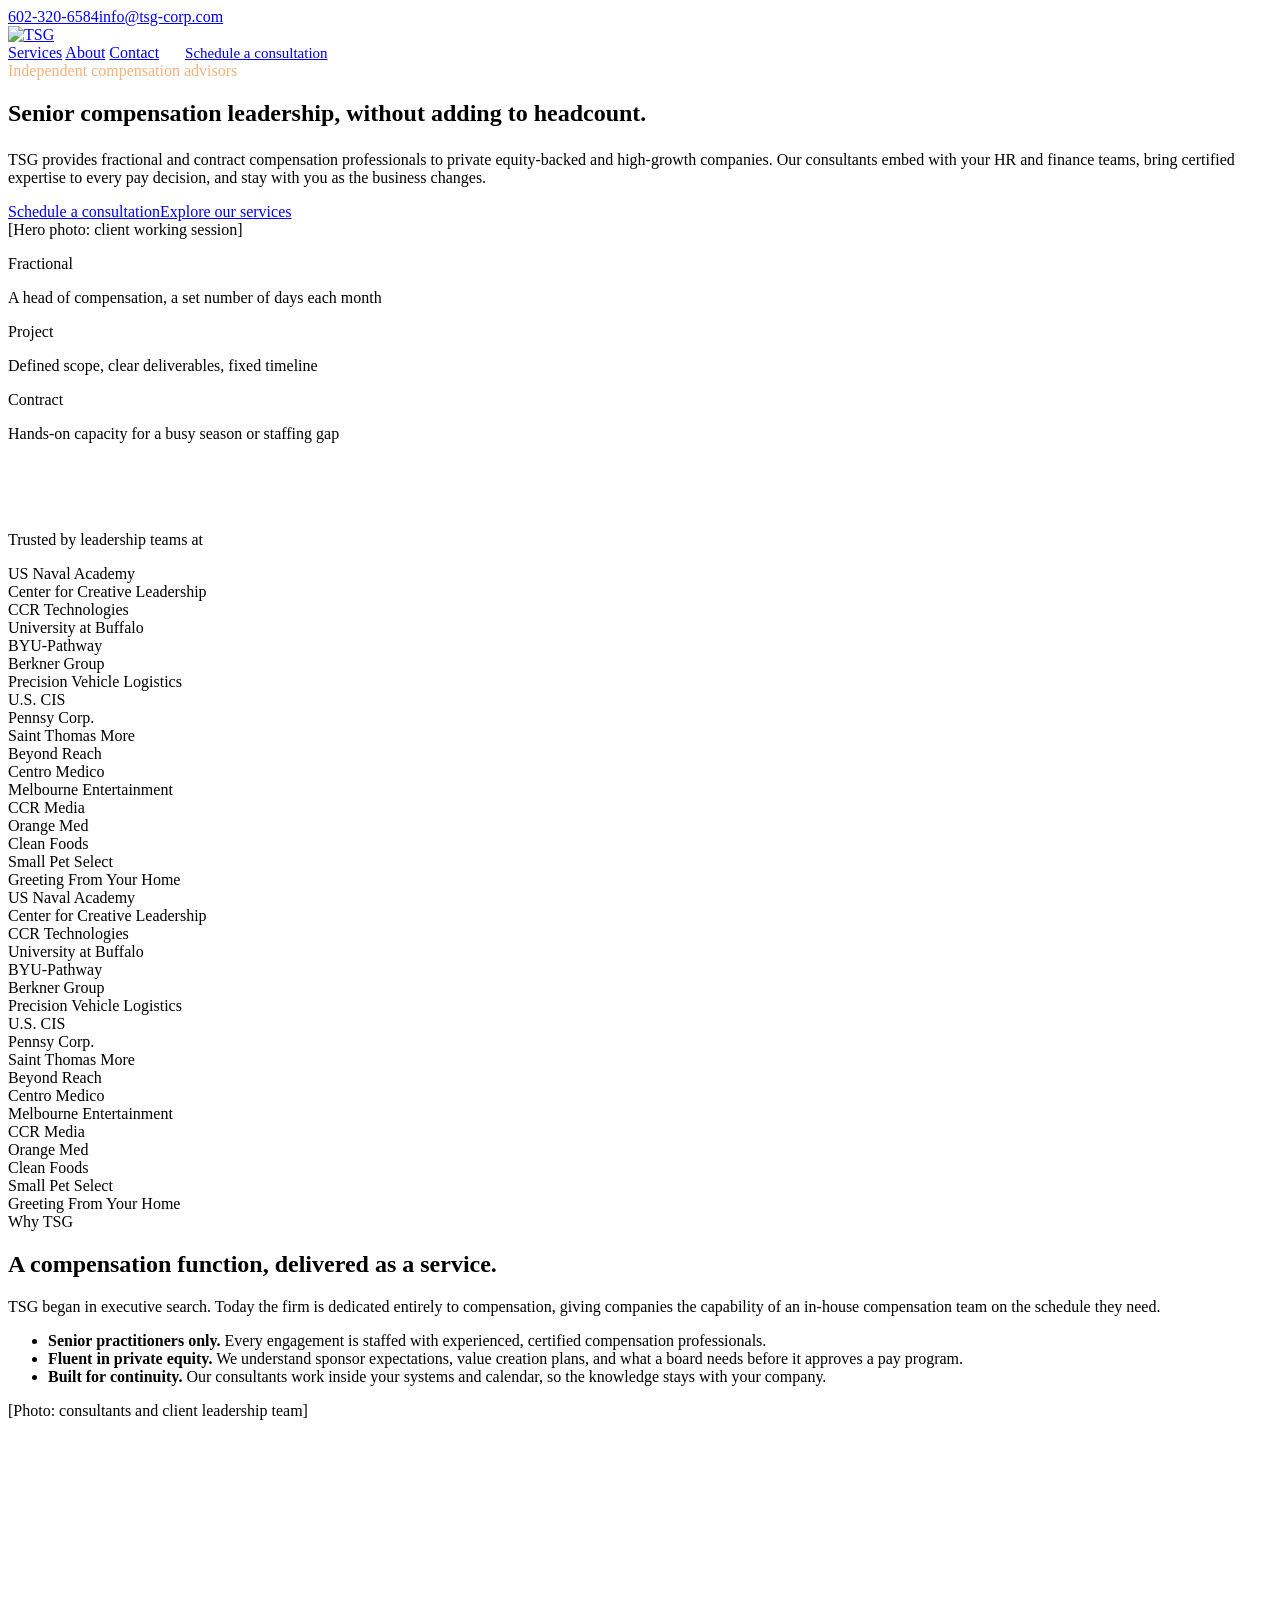
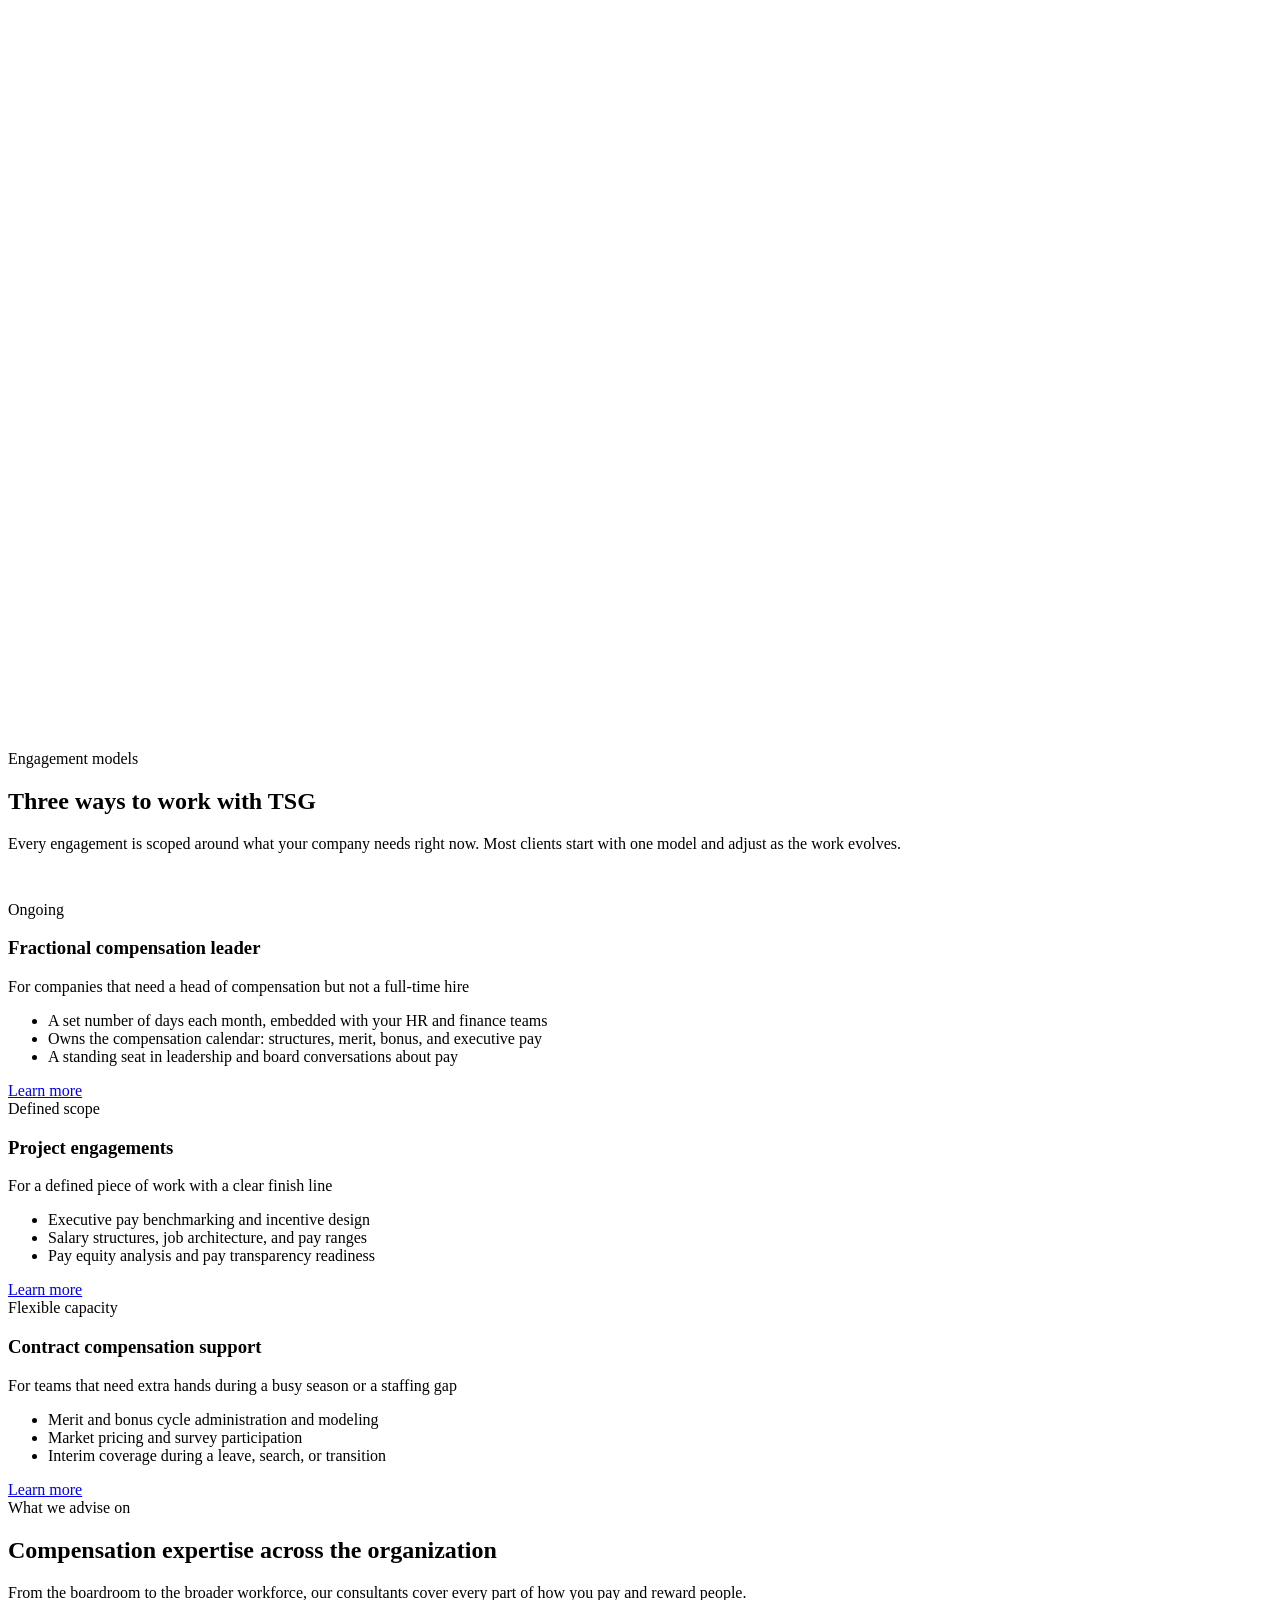
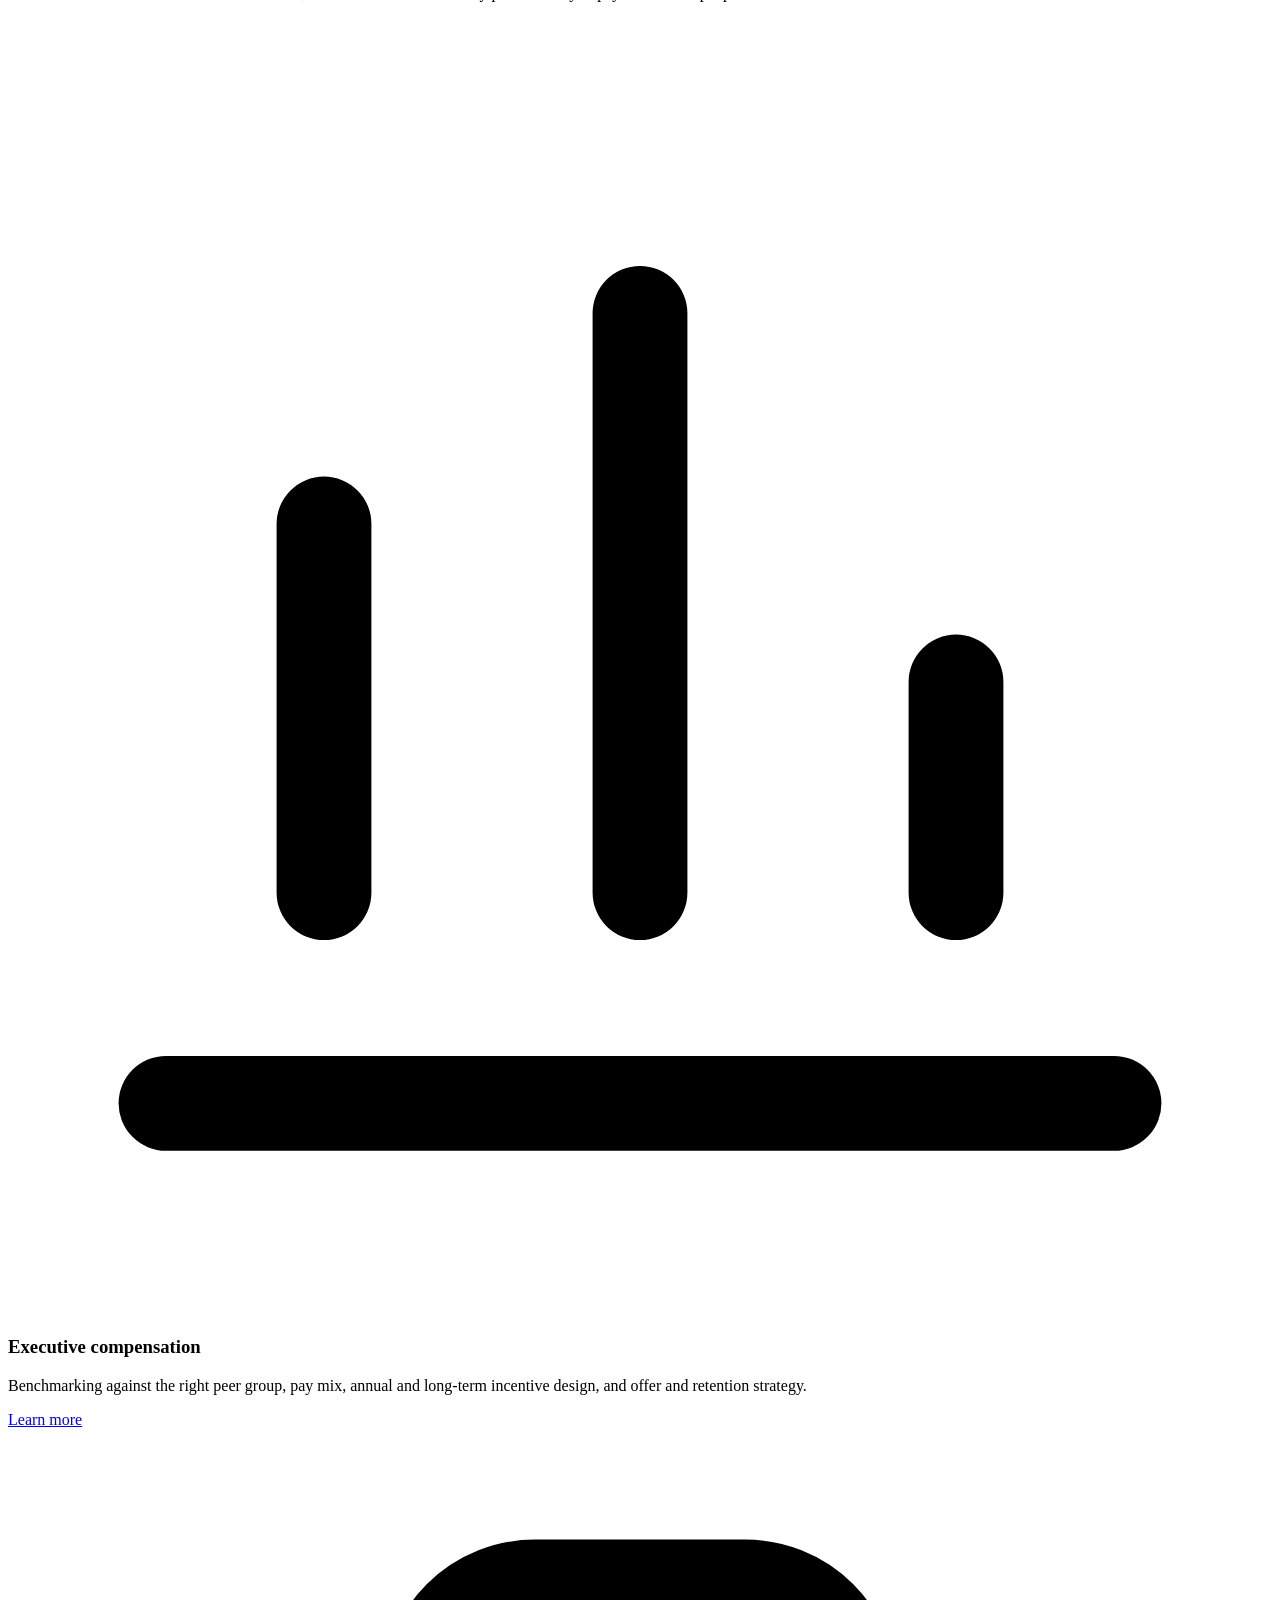
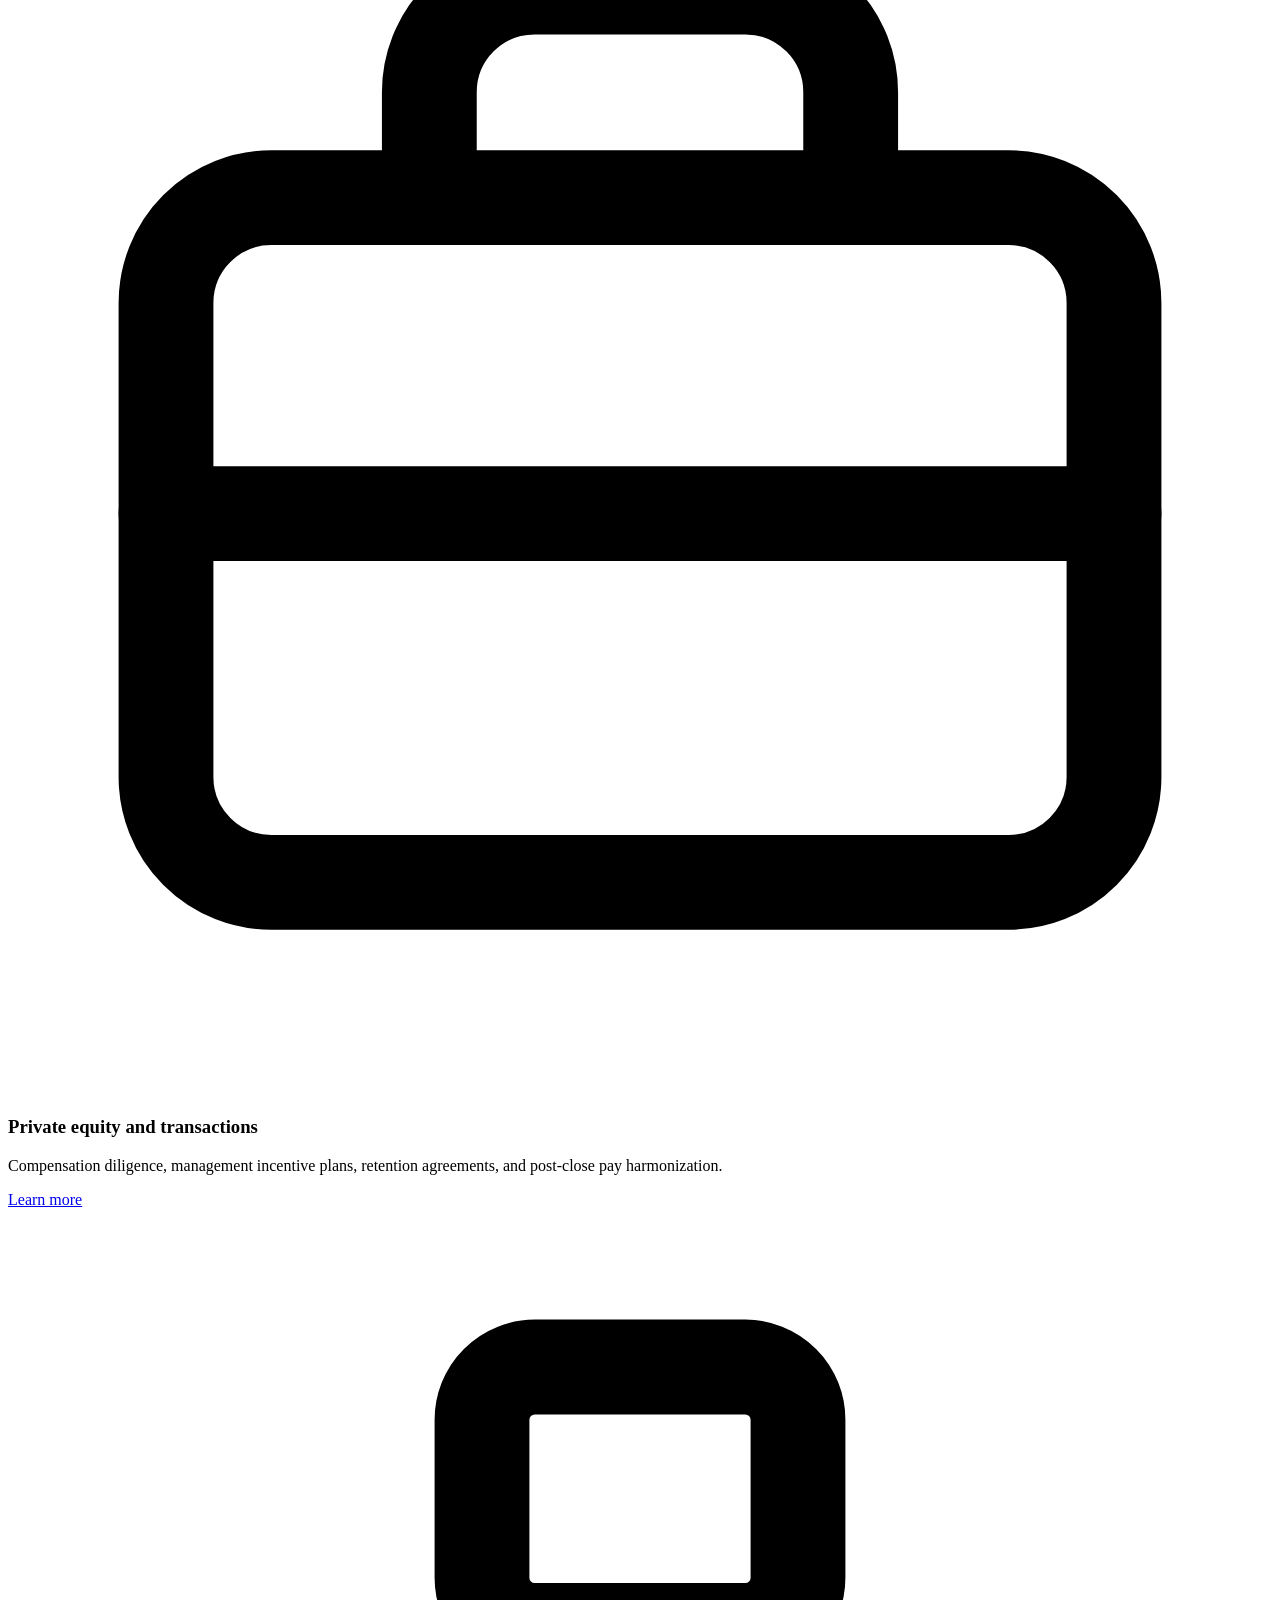
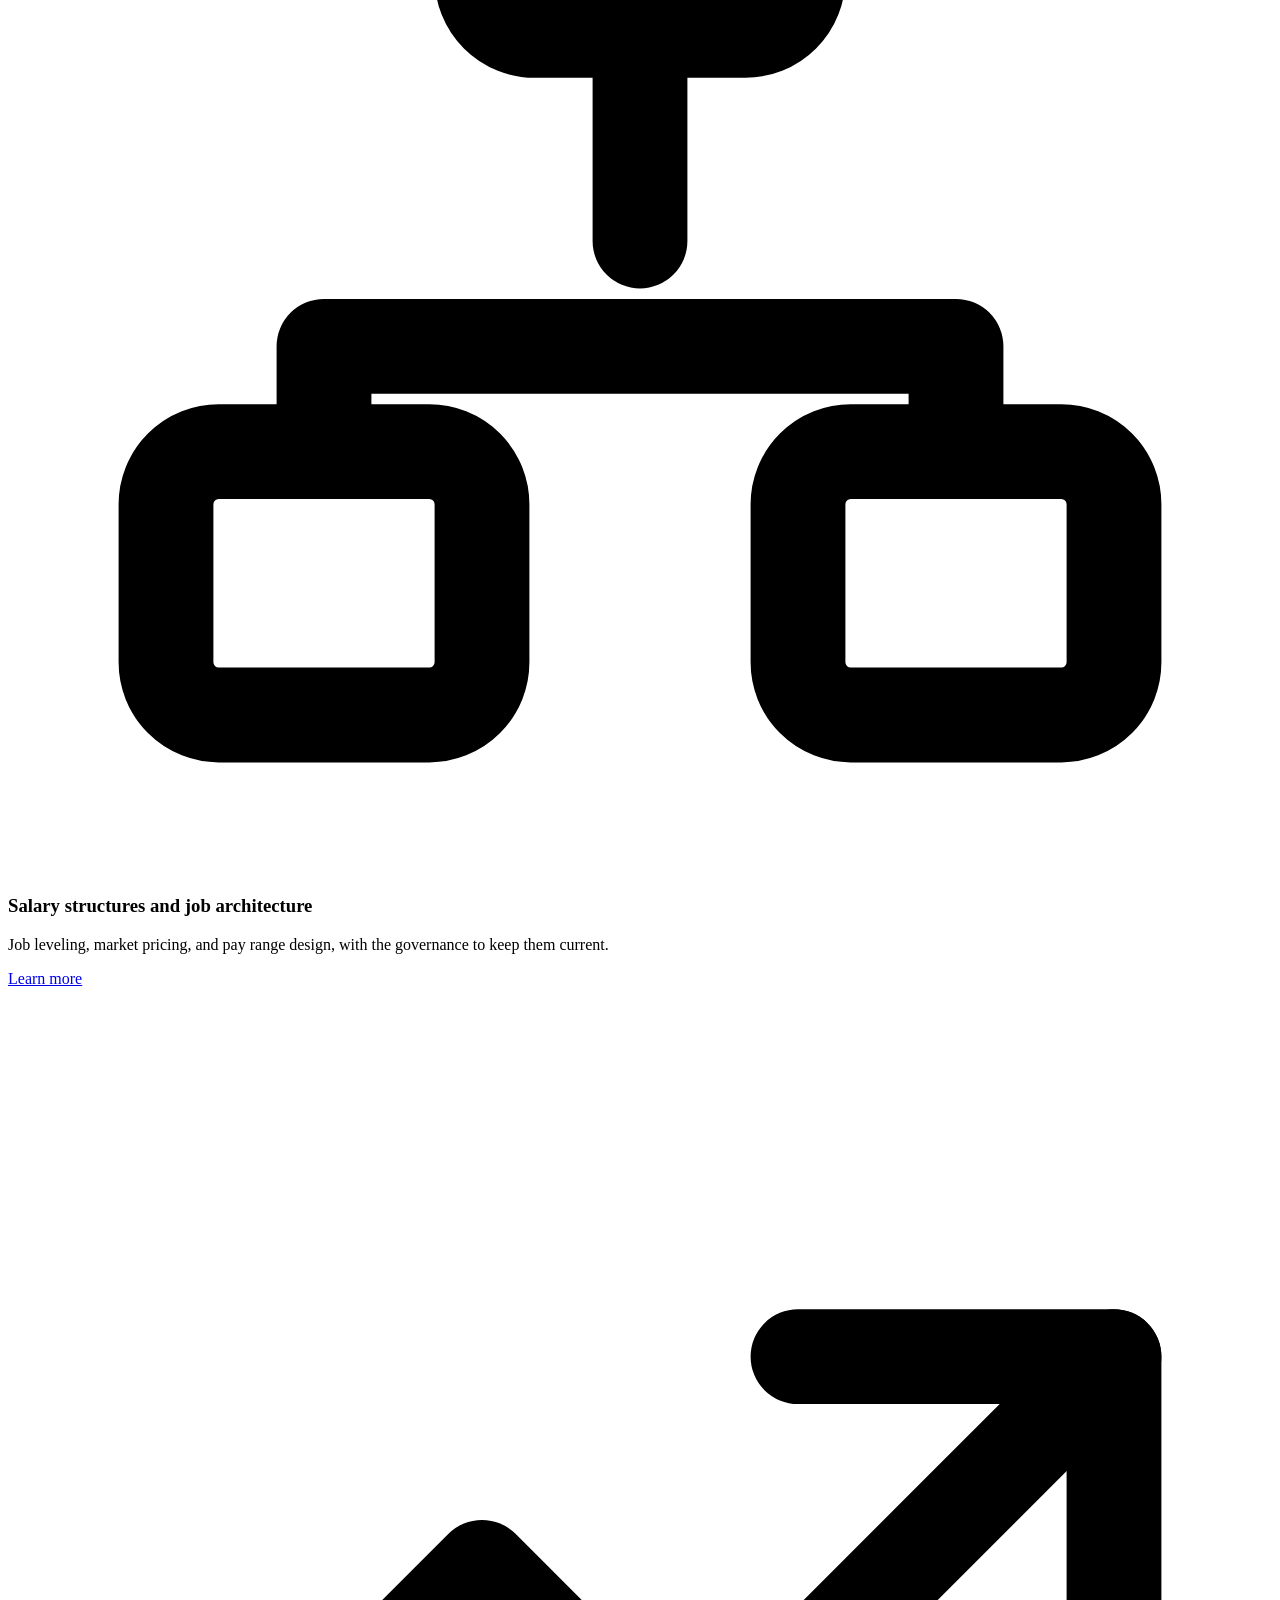
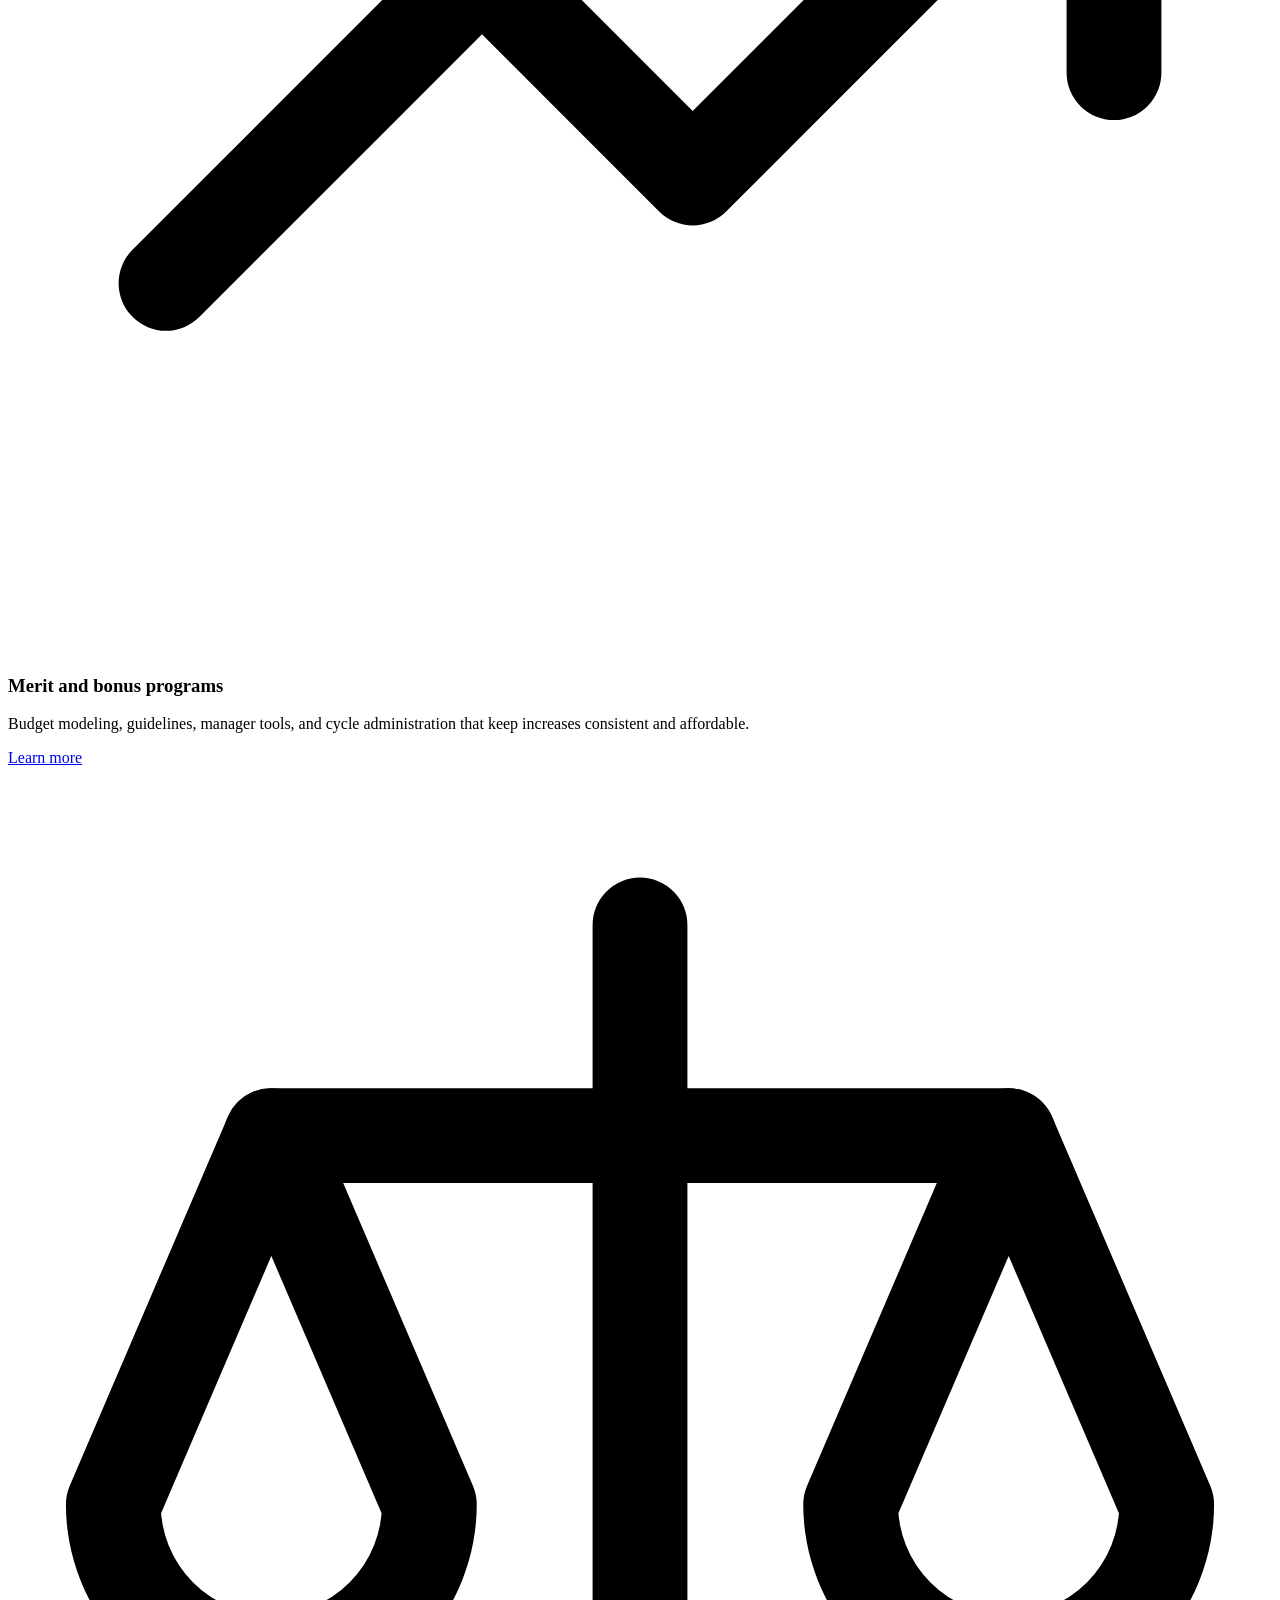
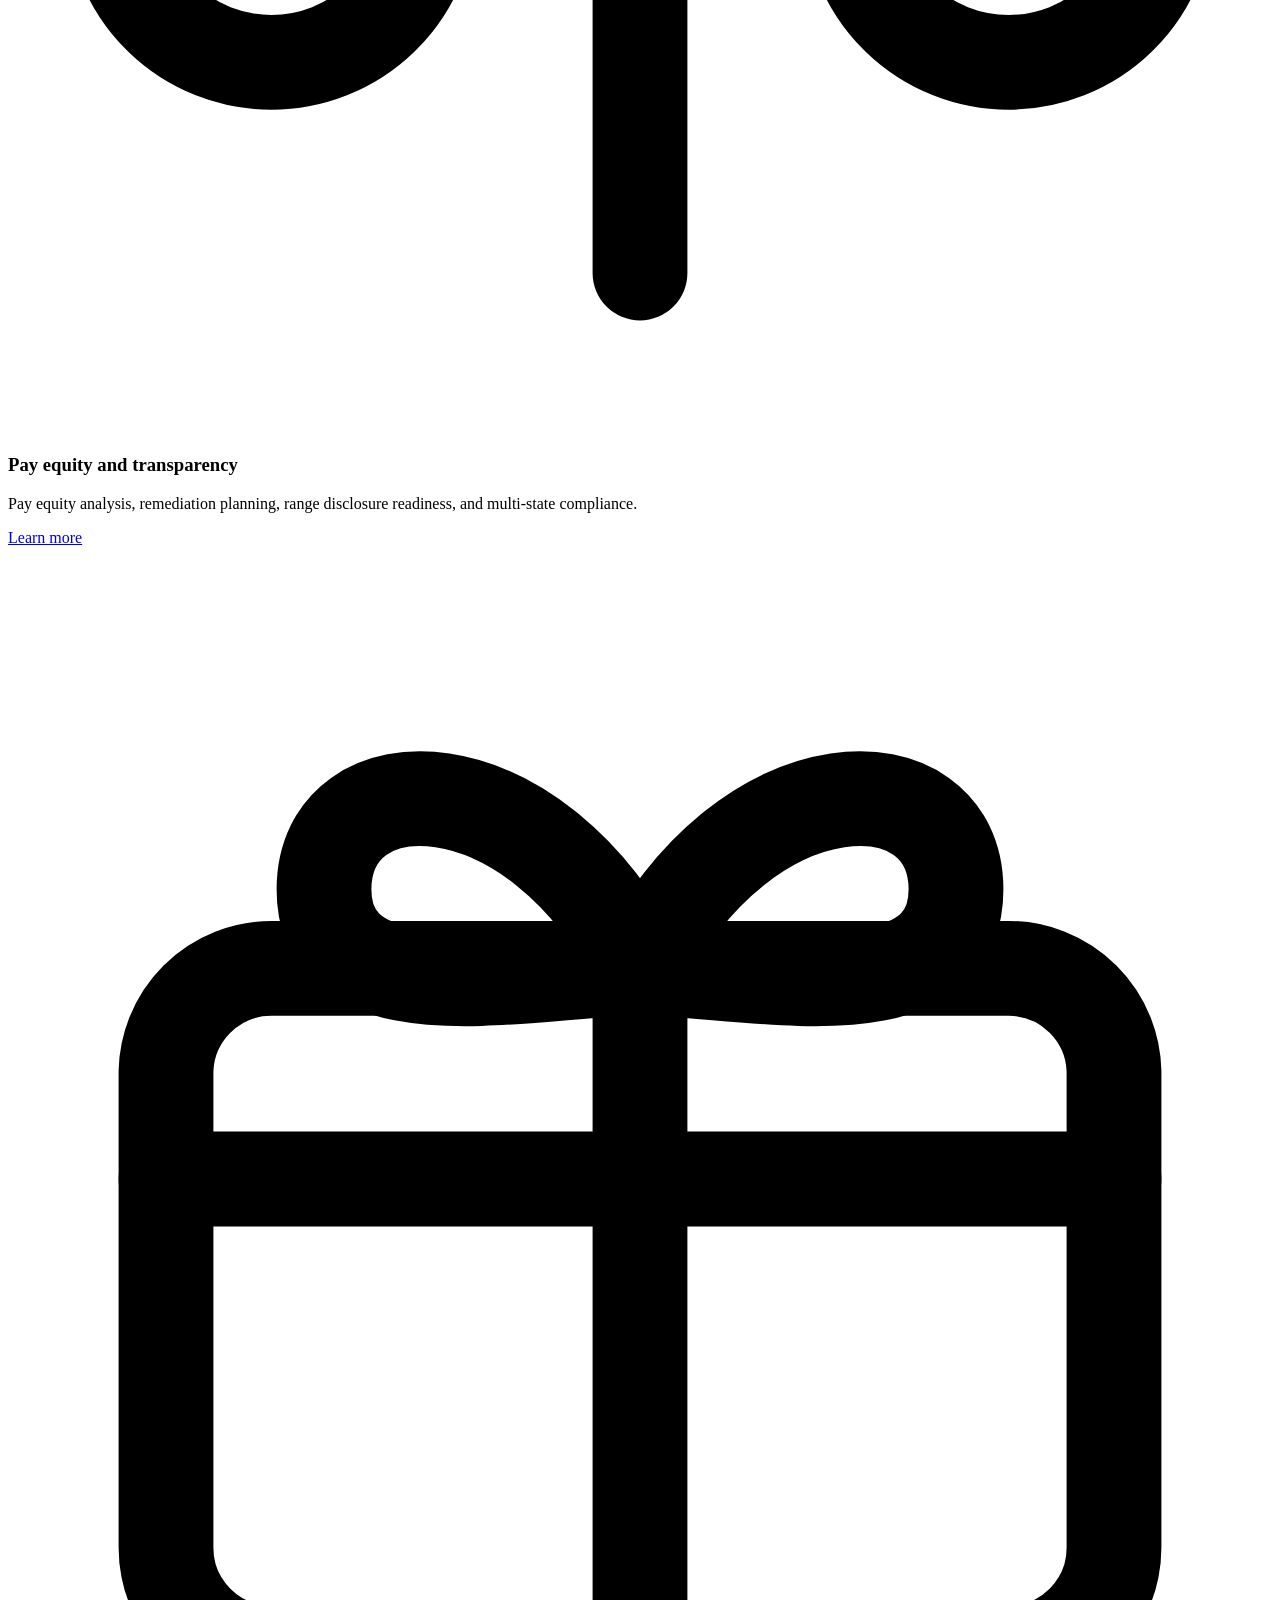
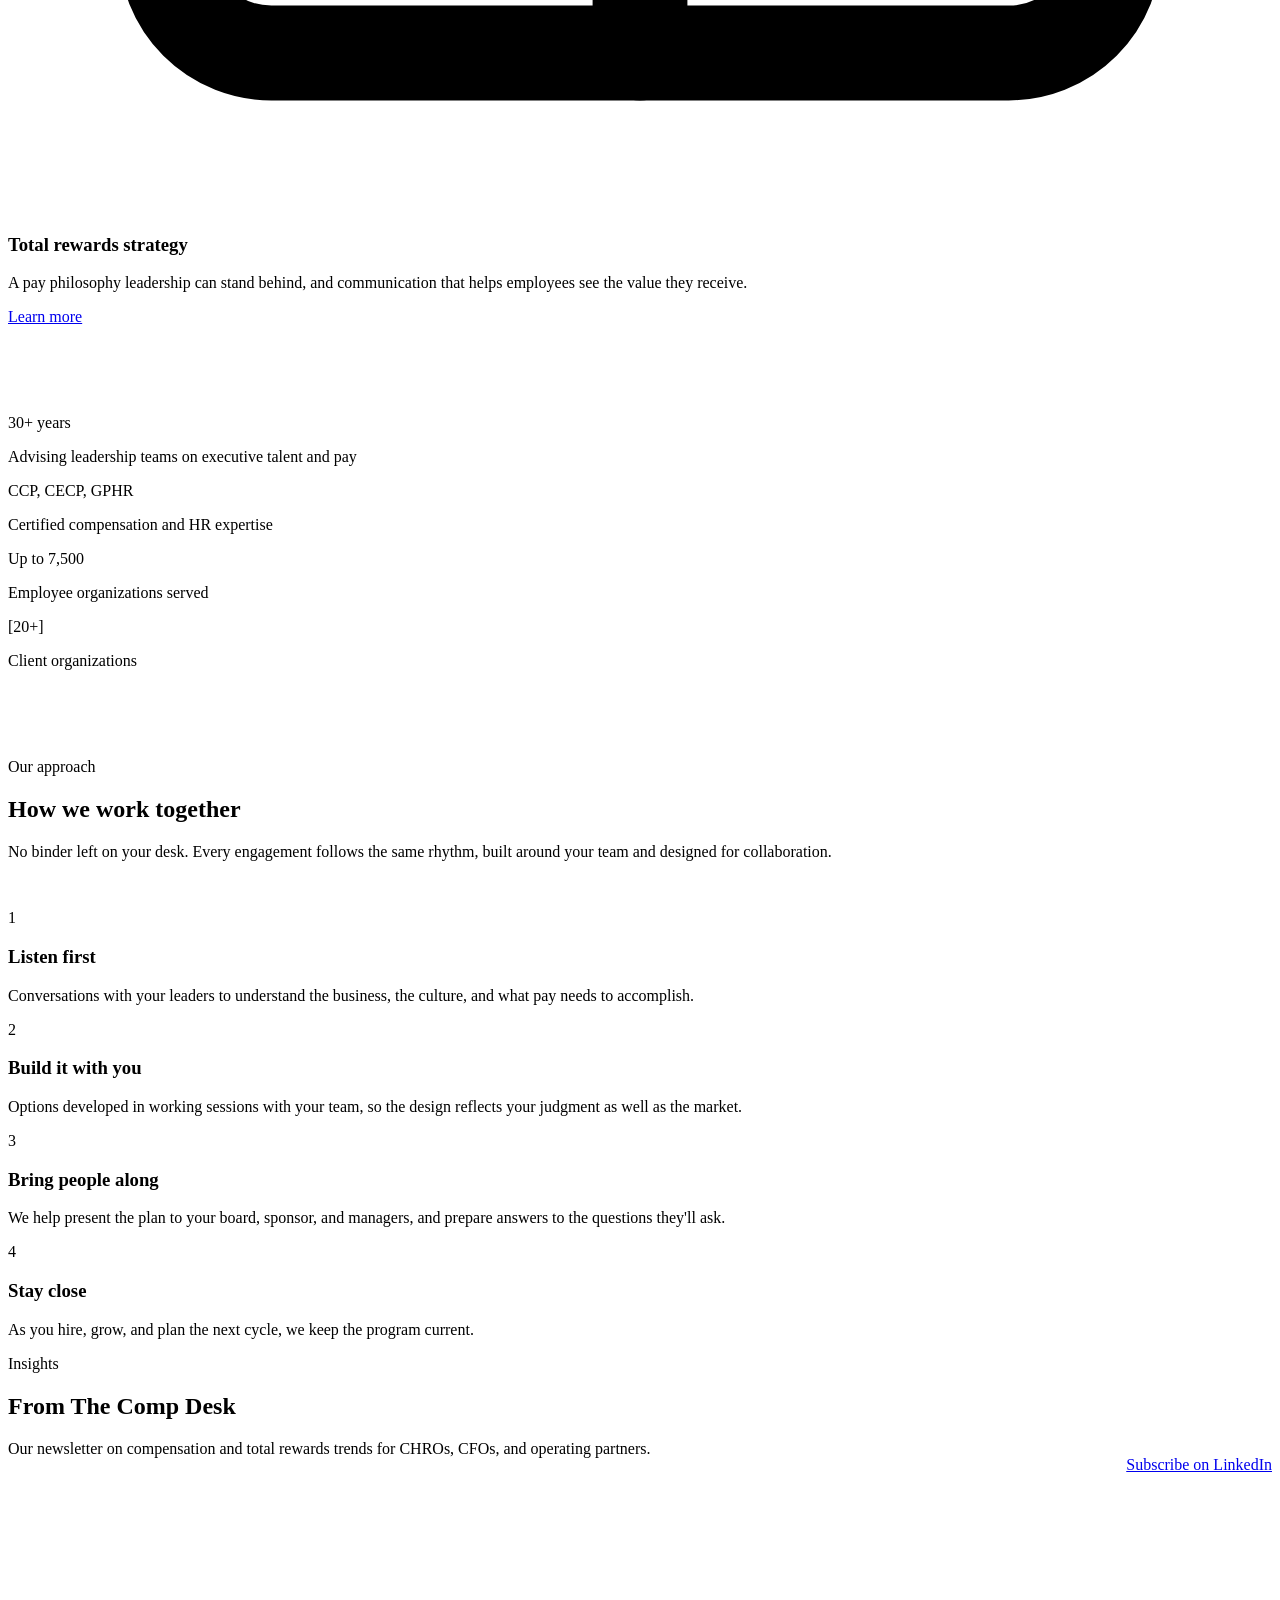
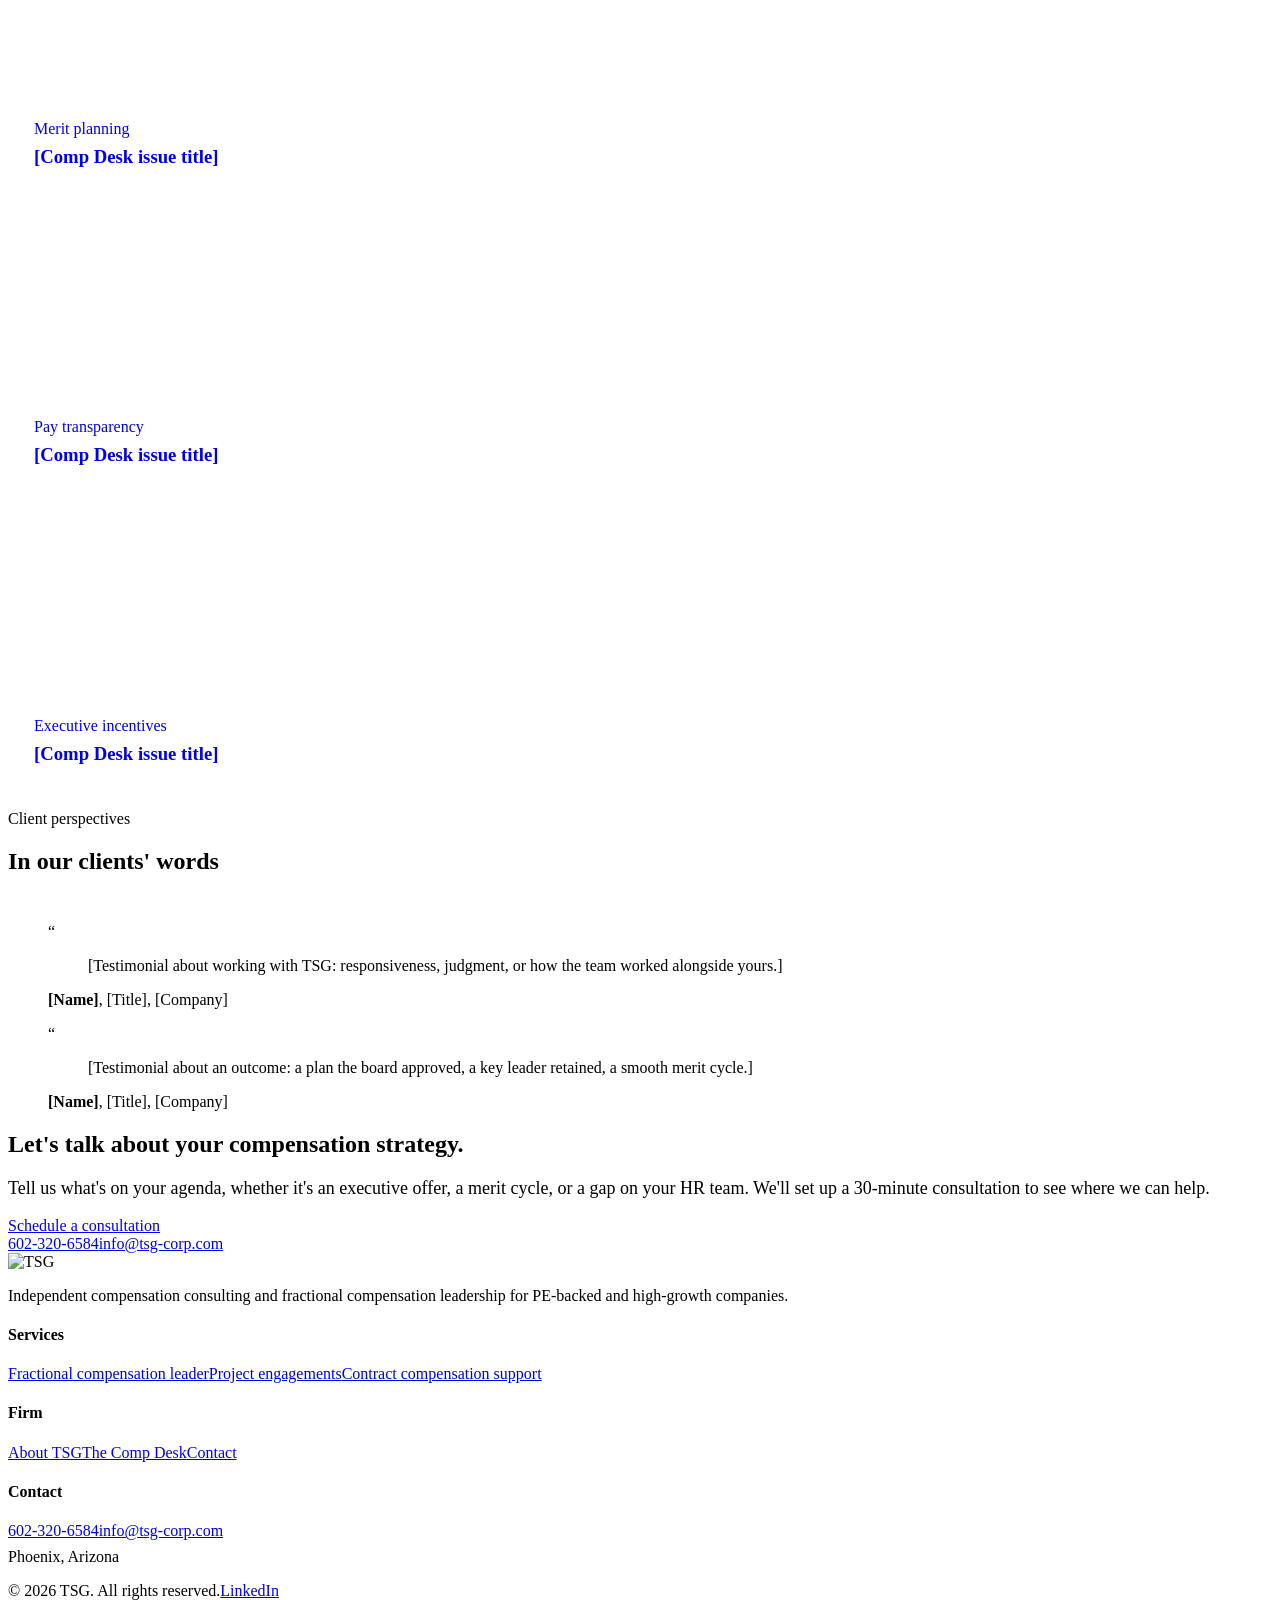
==== index.html @ 1a9d8fdf "Add files via upload" ====
<!doctype html>
<html lang="en">
<head>
<meta charset="utf-8">
<meta name="viewport" content="width=device-width, initial-scale=1">
<title>TSG | Independent Compensation Consulting and Fractional Compensation Leadership</title>
<meta name="description" content="TSG provides fractional and contract compensation professionals to private equity-backed and high-growth companies.">
<link rel="icon" href="assets/logo-stacked.png" type="image/png">
<link rel="preconnect" href="https://fonts.googleapis.com">
<link rel="preconnect" href="https://fonts.gstatic.com" crossorigin>
<link href="https://fonts.googleapis.com/css2?family=Plus+Jakarta+Sans:wght@400;500;600;700;800&display=swap" rel="stylesheet">
<link rel="stylesheet" href="css/style.css">
</head>
<body>
<div class="topbar"><div class="wrap inner"><a href="tel:+16023206584">602-320-6584</a><a href="mailto:info@tsg-corp.com">info@tsg-corp.com</a></div></div>
<header class="navwrap">
  <nav class="wrap nav" aria-label="Main">
    <a href="index.html" aria-label="TSG home"><img src="assets/logo.png" alt="TSG"></a>
    <div class="nav-links">
      <a href="services.html" >Services</a>
      <a href="about.html" >About</a>
      <a href="contact.html" >Contact</a>
      <a class="btn" style="padding:12px 22px;font-size:15px" href="contact.html">Schedule a consultation</a>
    </div>
  </nav>
</header>
<main>
<section class="hero" style="--hero-img:#55606C">
  <!-- HERO PHOTO: replace #55606C above with url('assets/hero.jpg') -->
  <div class="wrap"><div class="hero-inner">
    <span class="eyebrow" style="color:#F6B27A">Independent compensation advisors</span>
    <h1>Senior compensation leadership, without adding to headcount.</h1>
    <p class="lead" style="margin-top:24px">TSG provides fractional and contract compensation professionals to private equity-backed and high-growth companies. Our consultants embed with your HR and finance teams, bring certified expertise to every pay decision, and stay with you as the business changes.</p>
    <div class="actions"><a class="btn" href="contact.html">Schedule a consultation</a><a class="btn btn-light" href="services.html">Explore our services</a></div>
  </div></div>
  <span class="hero-note">[Hero photo: client working session]</span>
</section>

<section class="section" style="padding-top:0;padding-bottom:56px"><div class="wrap">
  <div class="hero-cards">
    <div class="hero-card"><p class="k">Fractional</p><p>A head of compensation, a set number of days each month</p></div>
    <div class="hero-card"><p class="k">Project</p><p>Defined scope, clear deliverables, fixed timeline</p></div>
    <div class="hero-card"><p class="k">Contract</p><p>Hands-on capacity for a busy season or staffing gap</p></div>
  </div>
</div></section>

<!-- CLIENT TICKER: replace each [Client N] with a client name or logo:
     <div class="ticker-item"><img src="assets/clients/name.png" alt="Client name"></div>
     The list appears twice (second copy aria-hidden) for a seamless loop. Edit both copies. -->
<section class="ticker-section" aria-label="Clients we have worked with">
  <p class="ticker-label">Trusted by leadership teams at</p>
  <div class="ticker"><div class="ticker-track">
      <div class="ticker-item">US Naval Academy</div>
      <div class="ticker-item">Center for Creative Leadership</div>
      <div class="ticker-item">CCR Technologies</div>
      <div class="ticker-item">University at Buffalo</div>
      <div class="ticker-item">BYU-Pathway</div>
      <div class="ticker-item">Berkner Group</div>
      <div class="ticker-item">Precision Vehicle Logistics</div>
      <div class="ticker-item">U.S. CIS</div>
      <div class="ticker-item">Pennsy Corp.</div>
      <div class="ticker-item">Saint Thomas More</div>
      <div class="ticker-item">Beyond Reach</div>
      <div class="ticker-item">Centro Medico</div>
      <div class="ticker-item">Melbourne Entertainment</div>
      <div class="ticker-item">CCR Media</div>
      <div class="ticker-item">Orange Med</div>
      <div class="ticker-item">Clean Foods</div>
      <div class="ticker-item">Small Pet Select</div>
      <div class="ticker-item">Greeting From Your Home</div>
      <div class="ticker-item" aria-hidden="true">US Naval Academy</div>
      <div class="ticker-item" aria-hidden="true">Center for Creative Leadership</div>
      <div class="ticker-item" aria-hidden="true">CCR Technologies</div>
      <div class="ticker-item" aria-hidden="true">University at Buffalo</div>
      <div class="ticker-item" aria-hidden="true">BYU-Pathway</div>
      <div class="ticker-item" aria-hidden="true">Berkner Group</div>
      <div class="ticker-item" aria-hidden="true">Precision Vehicle Logistics</div>
      <div class="ticker-item" aria-hidden="true">U.S. CIS</div>
      <div class="ticker-item" aria-hidden="true">Pennsy Corp.</div>
      <div class="ticker-item" aria-hidden="true">Saint Thomas More</div>
      <div class="ticker-item" aria-hidden="true">Beyond Reach</div>
      <div class="ticker-item" aria-hidden="true">Centro Medico</div>
      <div class="ticker-item" aria-hidden="true">Melbourne Entertainment</div>
      <div class="ticker-item" aria-hidden="true">CCR Media</div>
      <div class="ticker-item" aria-hidden="true">Orange Med</div>
      <div class="ticker-item" aria-hidden="true">Clean Foods</div>
      <div class="ticker-item" aria-hidden="true">Small Pet Select</div>
      <div class="ticker-item" aria-hidden="true">Greeting From Your Home</div>
  </div></div>
</section>

<section class="section"><div class="wrap band">
  <div>
    <span class="eyebrow">Why TSG</span>
    <h2>A compensation function, delivered as a service.</h2>
    <p class="lead" style="margin-top:18px">TSG began in executive search. Today the firm is dedicated entirely to compensation, giving companies the capability of an in-house compensation team on the schedule they need.</p>
    <ul class="checks">
      <li><strong style="color:var(--ink)">Senior practitioners only.</strong> Every engagement is staffed with experienced, certified compensation professionals.</li>
      <li><strong style="color:var(--ink)">Fluent in private equity.</strong> We understand sponsor expectations, value creation plans, and what a board needs before it approves a pay program.</li>
      <li><strong style="color:var(--ink)">Built for continuity.</strong> Our consultants work inside your systems and calendar, so the knowledge stays with your company.</li>
    </ul>
  </div>
  <!-- Replace with: <img class="photo" src="assets/team.jpg" alt="TSG consultants with a client team"> -->
  <div class="ph" style="aspect-ratio:4/3">[Photo: consultants and client leadership team]</div>
</div></section>

<section class="section alt"><div class="wrap">
  <div class="center"><span class="eyebrow">Engagement models</span><h2>Three ways to work with TSG</h2><p class="lead" style="margin-top:16px">Every engagement is scoped around what your company needs right now. Most clients start with one model and adjust as the work evolves.</p></div>
  <div class="grid grid-3" style="margin-top:48px"><div class="model"><span class="tag">Ongoing</span><h3>Fractional compensation leader</h3><p class="for">For companies that need a head of compensation but not a full-time hire</p><ul><li>A set number of days each month, embedded with your HR and finance teams</li><li>Owns the compensation calendar: structures, merit, bonus, and executive pay</li><li>A standing seat in leadership and board conversations about pay</li></ul><a class="link" style="margin-top:24px" href="services.html">Learn more</a></div><div class="model"><span class="tag">Defined scope</span><h3>Project engagements</h3><p class="for">For a defined piece of work with a clear finish line</p><ul><li>Executive pay benchmarking and incentive design</li><li>Salary structures, job architecture, and pay ranges</li><li>Pay equity analysis and pay transparency readiness</li></ul><a class="link" style="margin-top:24px" href="services.html">Learn more</a></div><div class="model"><span class="tag">Flexible capacity</span><h3>Contract compensation support</h3><p class="for">For teams that need extra hands during a busy season or a staffing gap</p><ul><li>Merit and bonus cycle administration and modeling</li><li>Market pricing and survey participation</li><li>Interim coverage during a leave, search, or transition</li></ul><a class="link" style="margin-top:24px" href="services.html">Learn more</a></div></div>
</div></section>

<section class="section"><div class="wrap">
  <div class="center"><span class="eyebrow">What we advise on</span><h2>Compensation expertise across the organization</h2><p class="lead" style="margin-top:16px">From the boardroom to the broader workforce, our consultants cover every part of how you pay and reward people.</p></div>
  <div class="grid grid-3" style="margin-top:48px"><div class="card"><div class="icon"><svg viewBox="0 0 24 24" fill="none" stroke="currentColor" stroke-width="1.8" stroke-linecap="round" stroke-linejoin="round"><path d="M3 20h18"/><path d="M6 16V9M12 16V5M18 16v-4"/></svg></div><h3>Executive compensation</h3><p>Benchmarking against the right peer group, pay mix, annual and long-term incentive design, and offer and retention strategy.</p><a class="link" href="services.html">Learn more</a></div><div class="card"><div class="icon"><svg viewBox="0 0 24 24" fill="none" stroke="currentColor" stroke-width="1.8" stroke-linecap="round" stroke-linejoin="round"><rect x="3" y="7" width="18" height="13" rx="2"/><path d="M8 7V5a2 2 0 0 1 2-2h4a2 2 0 0 1 2 2v2M3 13h18"/></svg></div><h3>Private equity and transactions</h3><p>Compensation diligence, management incentive plans, retention agreements, and post-close pay harmonization.</p><a class="link" href="services.html">Learn more</a></div><div class="card"><div class="icon"><svg viewBox="0 0 24 24" fill="none" stroke="currentColor" stroke-width="1.8" stroke-linecap="round" stroke-linejoin="round"><rect x="9" y="3" width="6" height="5" rx="1"/><rect x="3" y="16" width="6" height="5" rx="1"/><rect x="15" y="16" width="6" height="5" rx="1"/><path d="M12 8v4M6 16v-2h12v2"/></svg></div><h3>Salary structures and job architecture</h3><p>Job leveling, market pricing, and pay range design, with the governance to keep them current.</p><a class="link" href="services.html">Learn more</a></div><div class="card"><div class="icon"><svg viewBox="0 0 24 24" fill="none" stroke="currentColor" stroke-width="1.8" stroke-linecap="round" stroke-linejoin="round"><path d="M3 17l6-6 4 4 8-8"/><path d="M15 7h6v6"/></svg></div><h3>Merit and bonus programs</h3><p>Budget modeling, guidelines, manager tools, and cycle administration that keep increases consistent and affordable.</p><a class="link" href="services.html">Learn more</a></div><div class="card"><div class="icon"><svg viewBox="0 0 24 24" fill="none" stroke="currentColor" stroke-width="1.8" stroke-linecap="round" stroke-linejoin="round"><path d="M12 3v18M5 7h14"/><path d="M5 7l-3 7a3 3 0 0 0 6 0zM19 7l-3 7a3 3 0 0 0 6 0z"/></svg></div><h3>Pay equity and transparency</h3><p>Pay equity analysis, remediation planning, range disclosure readiness, and multi-state compliance.</p><a class="link" href="services.html">Learn more</a></div><div class="card"><div class="icon"><svg viewBox="0 0 24 24" fill="none" stroke="currentColor" stroke-width="1.8" stroke-linecap="round" stroke-linejoin="round"><rect x="3" y="8" width="18" height="13" rx="2"/><path d="M12 8v13M3 12h18M12 8c-2-4-6-4-6-1.5S10 8 12 8zm0 0c2-4 6-4 6-1.5S14 8 12 8z"/></svg></div><h3>Total rewards strategy</h3><p>A pay philosophy leadership can stand behind, and communication that helps employees see the value they receive.</p><a class="link" href="services.html">Learn more</a></div></div>
</div></section>

<section class="section stats" style="padding:72px 0"><div class="wrap grid grid-4">
  <div><p class="k">30+ years</p><p>Advising leadership teams on executive talent and pay</p></div>
  <div><p class="k">CCP, CECP, GPHR</p><p>Certified compensation and HR expertise</p></div>
  <div><p class="k">Up to 7,500</p><p>Employee organizations served</p></div>
  <div><p class="k">[20+]</p><p>Client organizations</p></div>
</div></section>

<section class="section alt"><div class="wrap">
  <div class="center"><span class="eyebrow">Our approach</span><h2>How we work together</h2><p class="lead" style="margin-top:16px">No binder left on your desk. Every engagement follows the same rhythm, built around your team and designed for collaboration.</p></div>
  <div class="grid grid-4 steps" style="margin-top:48px">
    <div class="step"><div class="num">1</div><h3>Listen first</h3><p>Conversations with your leaders to understand the business, the culture, and what pay needs to accomplish.</p></div>
    <div class="step"><div class="num">2</div><h3>Build it with you</h3><p>Options developed in working sessions with your team, so the design reflects your judgment as well as the market.</p></div>
    <div class="step"><div class="num">3</div><h3>Bring people along</h3><p>We help present the plan to your board, sponsor, and managers, and prepare answers to the questions they'll ask.</p></div>
    <div class="step"><div class="num">4</div><h3>Stay close</h3><p>As you hire, grow, and plan the next cycle, we keep the program current.</p></div>
  </div>
</div></section>

<section class="section"><div class="wrap">
  <div style="display:flex;justify-content:space-between;align-items:flex-end;flex-wrap:wrap;gap:20px">
    <div><span class="eyebrow">Insights</span><h2>From The Comp Desk</h2><p class="lead" style="margin-top:12px">Our newsletter on compensation and total rewards trends for CHROs, CFOs, and operating partners.</p></div>
    <a class="btn btn-dark" href="https://www.linkedin.com/" target="_blank" rel="noopener">Subscribe on LinkedIn</a>
  </div>
  <div class="grid grid-3" style="margin-top:40px">
    <a class="card" href="#" style="text-decoration:none;padding:0;overflow:hidden"><div class="ph" style="height:180px;border-radius:0"></div><div style="padding:26px"><span class="eyebrow" style="margin:0">Merit planning</span><h3 style="margin-top:8px">[Comp Desk issue title]</h3></div></a>
    <a class="card" href="#" style="text-decoration:none;padding:0;overflow:hidden"><div class="ph" style="height:180px;border-radius:0"></div><div style="padding:26px"><span class="eyebrow" style="margin:0">Pay transparency</span><h3 style="margin-top:8px">[Comp Desk issue title]</h3></div></a>
    <a class="card" href="#" style="text-decoration:none;padding:0;overflow:hidden"><div class="ph" style="height:180px;border-radius:0"></div><div style="padding:26px"><span class="eyebrow" style="margin:0">Executive incentives</span><h3 style="margin-top:8px">[Comp Desk issue title]</h3></div></a>
  </div>
</div></section>

<section class="section alt"><div class="wrap">
  <div class="center"><span class="eyebrow">Client perspectives</span><h2>In our clients' words</h2></div>
  <div class="grid grid-2" style="margin-top:48px">
    <figure class="quote"><div class="mark">&ldquo;</div><blockquote>[Testimonial about working with TSG: responsiveness, judgment, or how the team worked alongside yours.]</blockquote><figcaption><strong style="color:var(--ink)">[Name]</strong>, [Title], [Company]</figcaption></figure>
    <figure class="quote"><div class="mark">&ldquo;</div><blockquote>[Testimonial about an outcome: a plan the board approved, a key leader retained, a smooth merit cycle.]</blockquote><figcaption><strong style="color:var(--ink)">[Name]</strong>, [Title], [Company]</figcaption></figure>
  </div>
</div></section>
<section class="section"><div class="wrap"><div class="cta">
  <div><h2>Let's talk about your compensation strategy.</h2><p style="margin-top:16px;font-size:18px">Tell us what's on your agenda, whether it's an executive offer, a merit cycle, or a gap on your HR team. We'll set up a 30-minute consultation to see where we can help.</p></div>
  <div><a class="btn" href="contact.html">Schedule a consultation</a><div class="contact-list"><a href="tel:+16023206584">602-320-6584</a><a href="mailto:info@tsg-corp.com">info@tsg-corp.com</a></div></div>
</div></div></section>
</main>
<footer class="footer">
  <div class="wrap">
    <div class="cols">
      <div><img src="assets/logo.png" alt="TSG"><p style="margin-top:16px">Independent compensation consulting and fractional compensation leadership for PE-backed and high-growth companies.</p></div>
      <div><h4>Services</h4><a href="services.html">Fractional compensation leader</a><a href="services.html">Project engagements</a><a href="services.html">Contract compensation support</a></div>
      <div><h4>Firm</h4><a href="about.html">About TSG</a><a href="https://www.linkedin.com/" target="_blank" rel="noopener">The Comp Desk</a><a href="contact.html">Contact</a></div>
      <div><h4>Contact</h4><a href="tel:+16023206584">602-320-6584</a><a href="mailto:info@tsg-corp.com">info@tsg-corp.com</a><p style="margin-top:8px">Phoenix, Arizona</p></div>
    </div>
    <div class="legal"><span>© 2026 TSG. All rights reserved.</span><span><a href="https://www.linkedin.com/" target="_blank" rel="noopener" style="display:inline">LinkedIn</a></span></div>
  </div>
</footer>
</body>
</html>
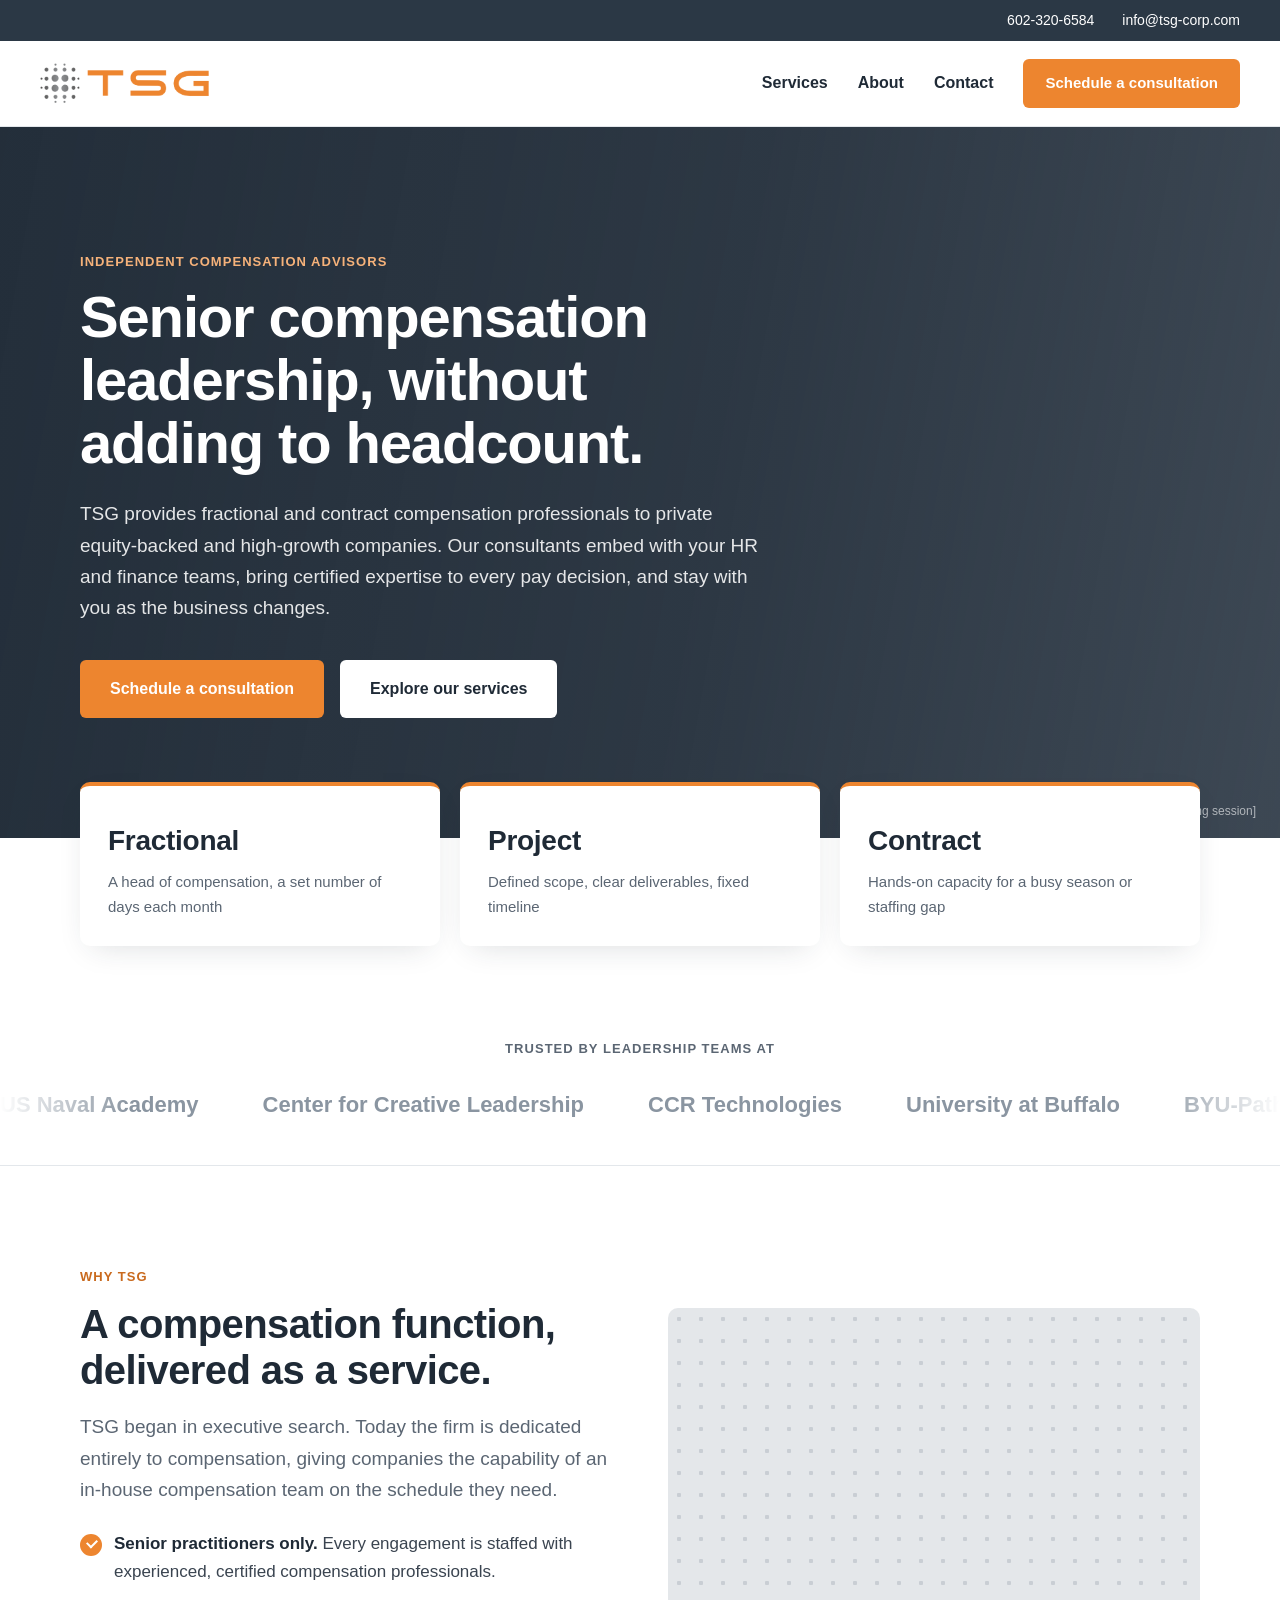
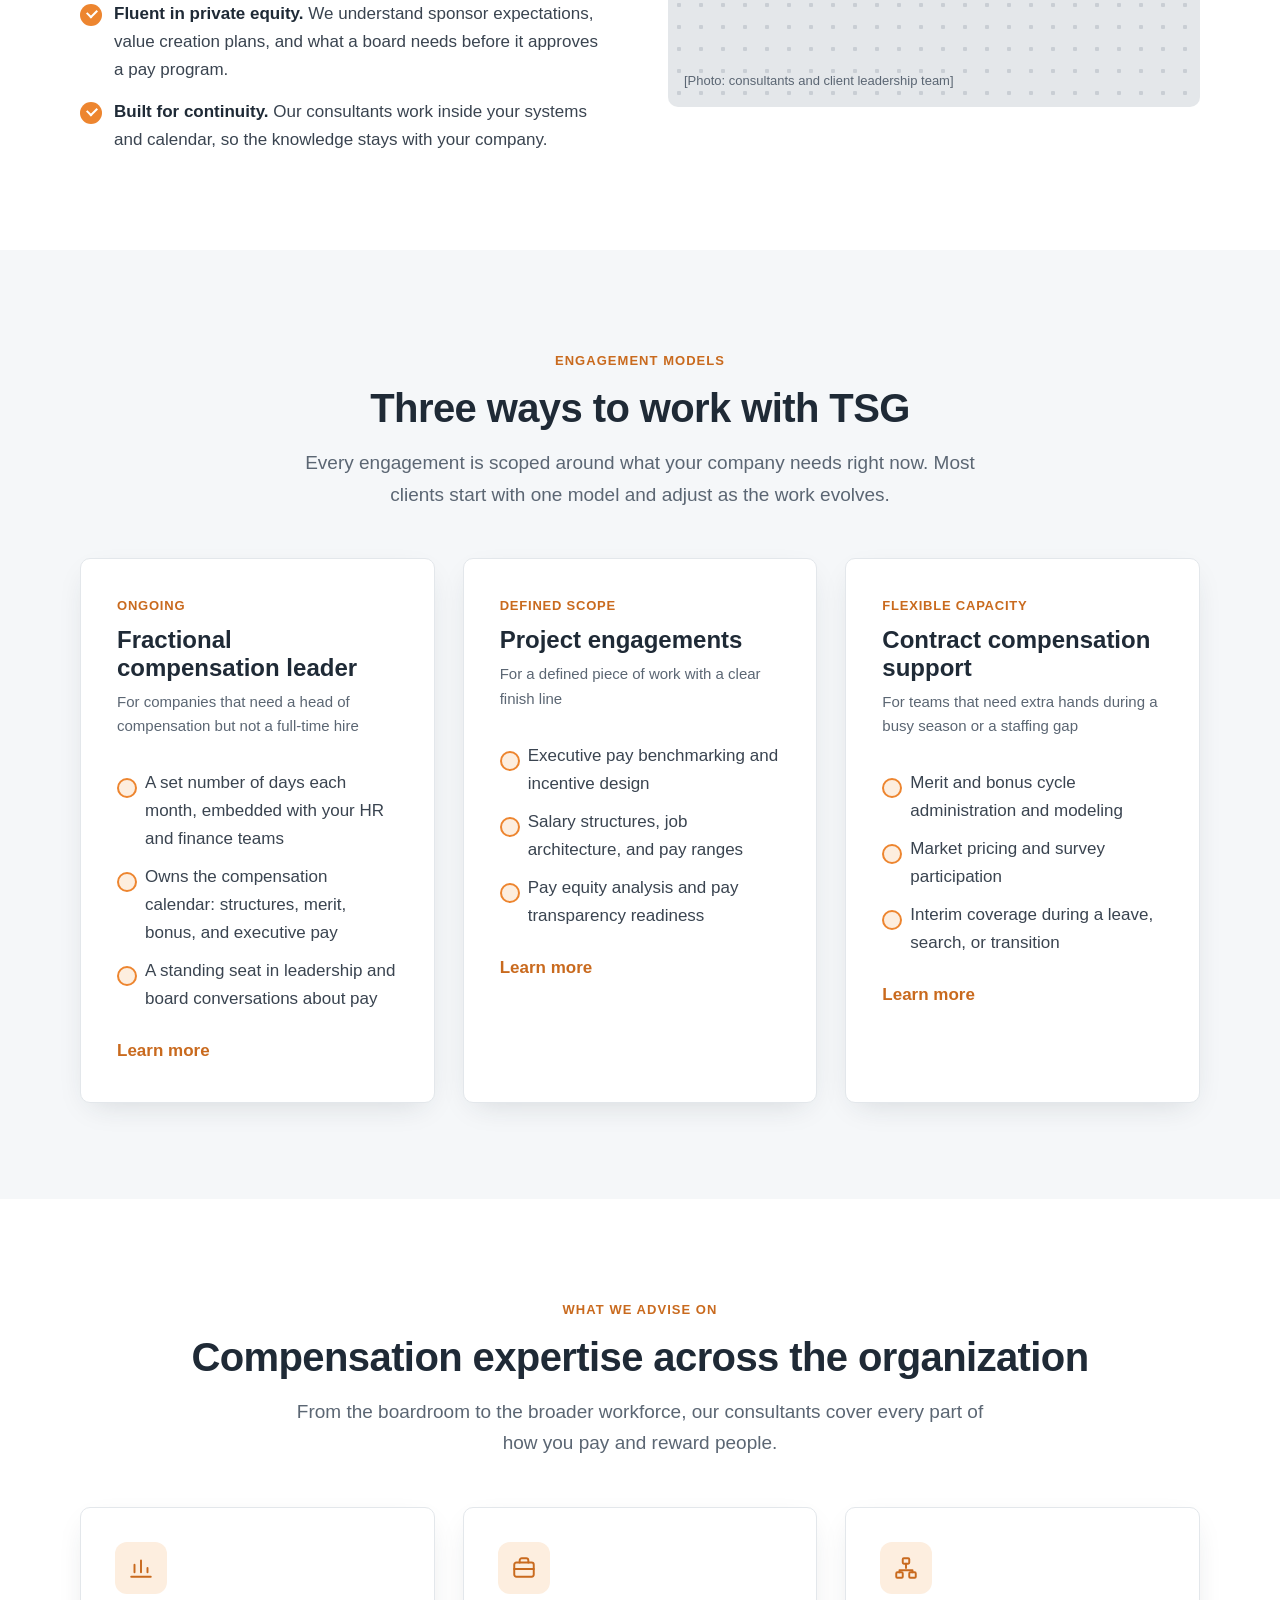
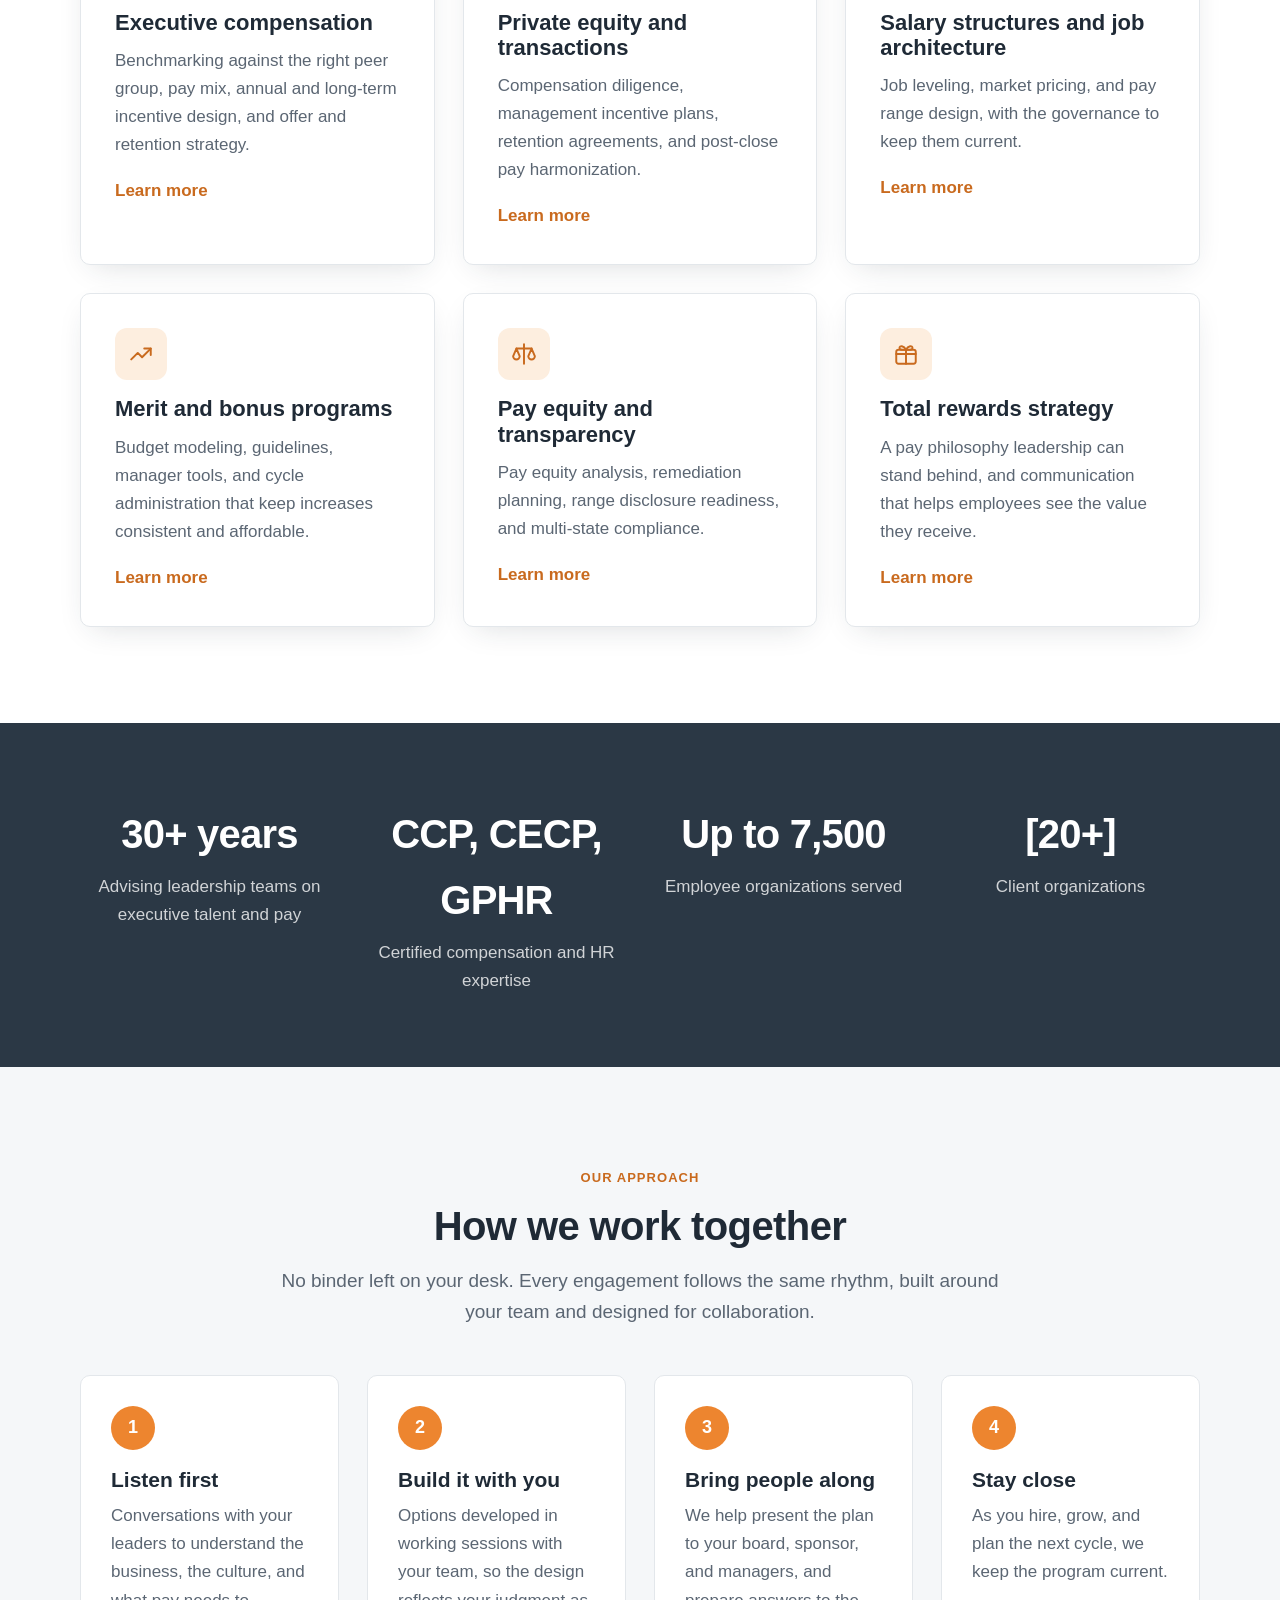
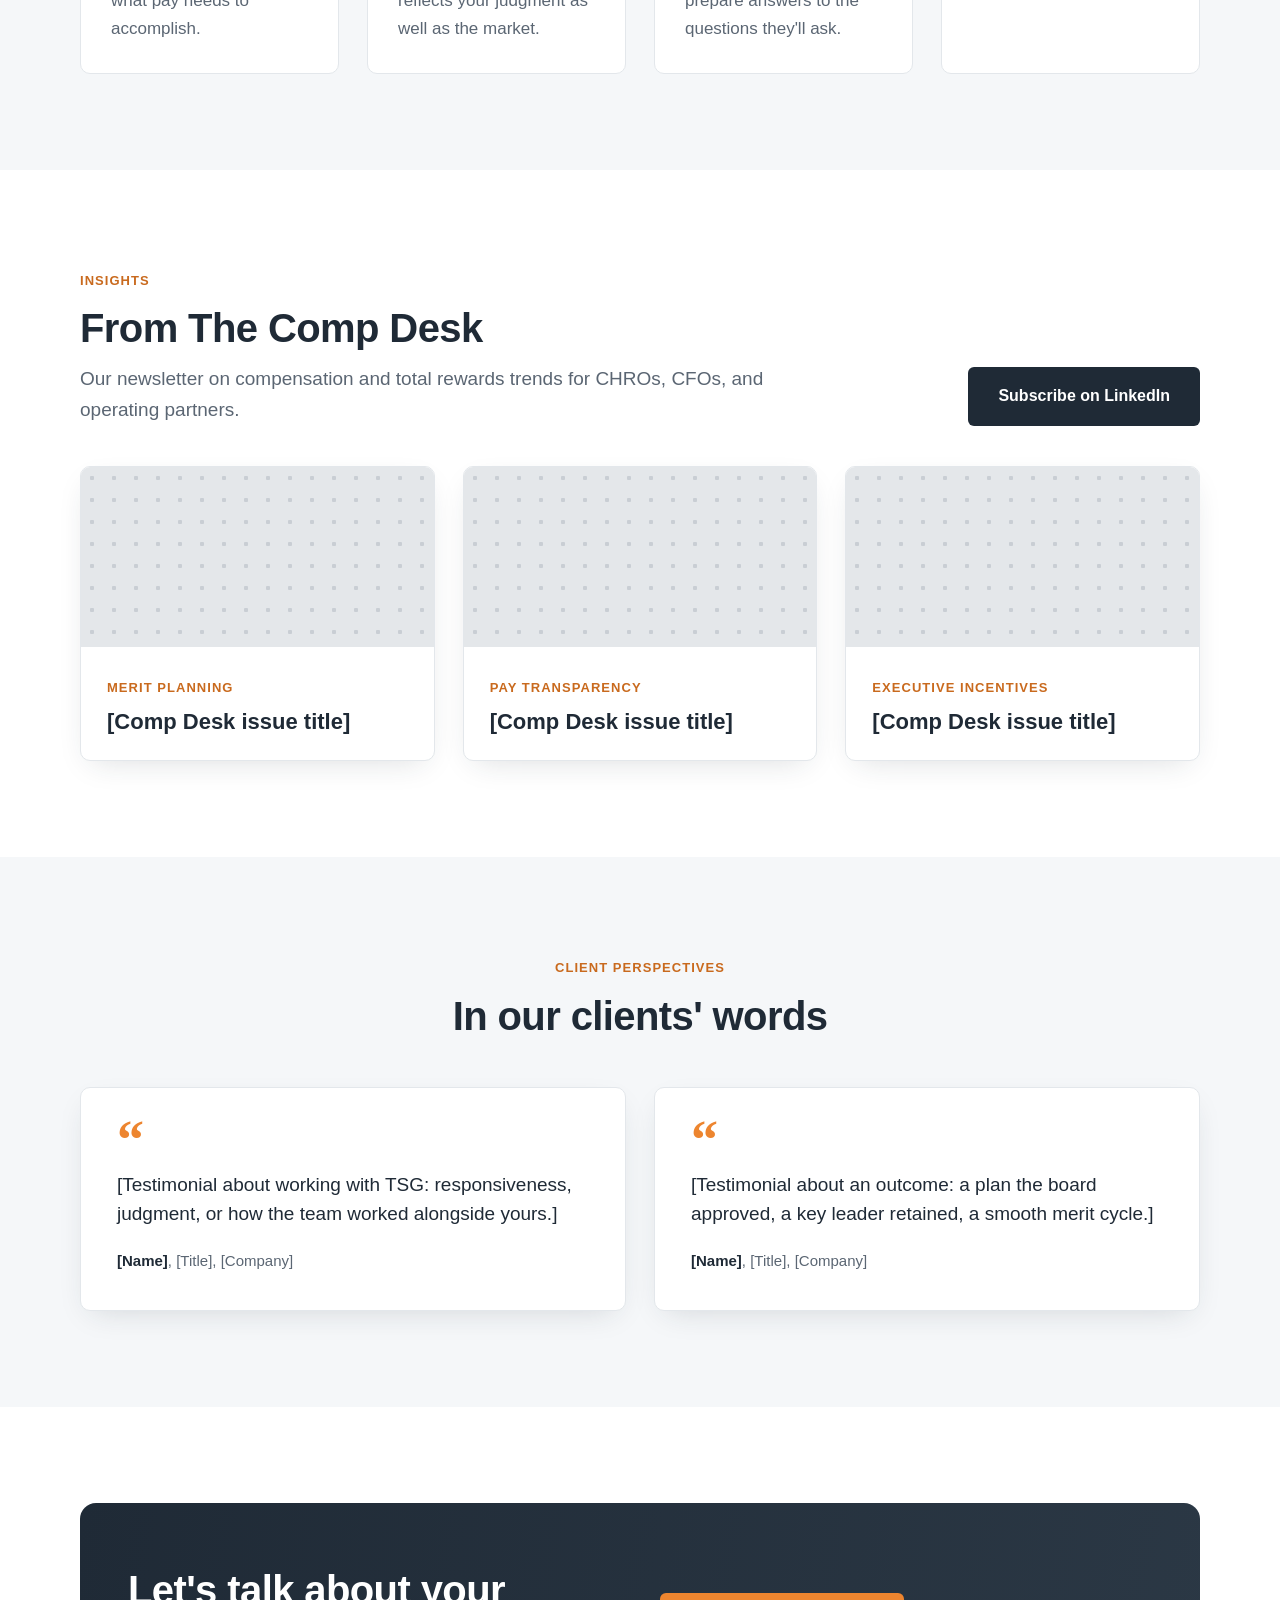
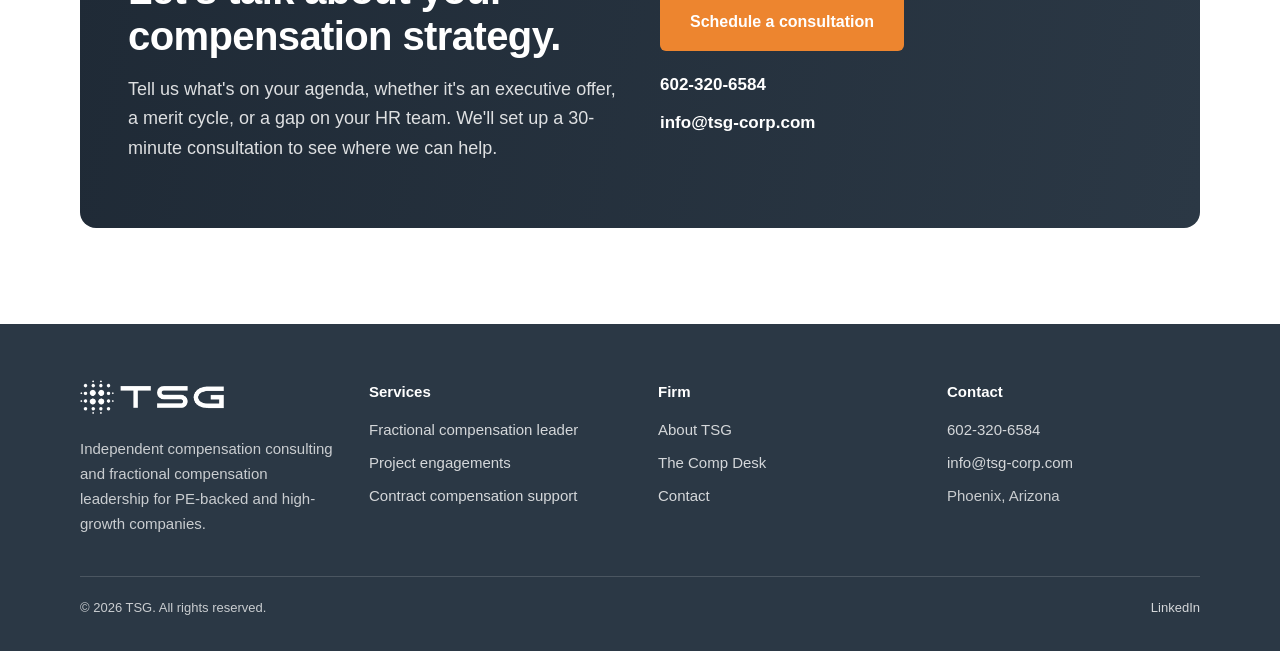
==== commit ed94a2f1: "Add files via upload" ====
--- a/index.html
+++ b/index.html
@@ -5,17 +5,17 @@
 <meta name="viewport" content="width=device-width, initial-scale=1">
 <title>TSG | Independent Compensation Consulting and Fractional Compensation Leadership</title>
 <meta name="description" content="TSG provides fractional and contract compensation professionals to private equity-backed and high-growth companies.">
-<link rel="icon" href="assets/logo-stacked.png" type="image/png">
+<link rel="icon" href="logo-stacked.png" type="image/png">
 <link rel="preconnect" href="https://fonts.googleapis.com">
 <link rel="preconnect" href="https://fonts.gstatic.com" crossorigin>
 <link href="https://fonts.googleapis.com/css2?family=Plus+Jakarta+Sans:wght@400;500;600;700;800&display=swap" rel="stylesheet">
-<link rel="stylesheet" href="css/style.css">
+<link rel="stylesheet" href="style.css">
 </head>
 <body>
 <div class="topbar"><div class="wrap inner"><a href="tel:+16023206584">602-320-6584</a><a href="mailto:info@tsg-corp.com">info@tsg-corp.com</a></div></div>
 <header class="navwrap">
   <nav class="wrap nav" aria-label="Main">
-    <a href="index.html" aria-label="TSG home"><img src="assets/logo.png" alt="TSG"></a>
+    <a href="index.html" aria-label="TSG home"><img src="logo.png" alt="TSG"></a>
     <div class="nav-links">
       <a href="services.html" >Services</a>
       <a href="about.html" >About</a>
@@ -158,7 +158,7 @@
 <footer class="footer">
   <div class="wrap">
     <div class="cols">
-      <div><img src="assets/logo.png" alt="TSG"><p style="margin-top:16px">Independent compensation consulting and fractional compensation leadership for PE-backed and high-growth companies.</p></div>
+      <div><img src="logo.png" alt="TSG"><p style="margin-top:16px">Independent compensation consulting and fractional compensation leadership for PE-backed and high-growth companies.</p></div>
       <div><h4>Services</h4><a href="services.html">Fractional compensation leader</a><a href="services.html">Project engagements</a><a href="services.html">Contract compensation support</a></div>
       <div><h4>Firm</h4><a href="about.html">About TSG</a><a href="https://www.linkedin.com/" target="_blank" rel="noopener">The Comp Desk</a><a href="contact.html">Contact</a></div>
       <div><h4>Contact</h4><a href="tel:+16023206584">602-320-6584</a><a href="mailto:info@tsg-corp.com">info@tsg-corp.com</a><p style="margin-top:8px">Phoenix, Arizona</p></div>
--- a/style.css
+++ b/style.css
@@ -0,0 +1,129 @@
+:root{--ink:#1F2A36;--text:#3A4450;--muted:#5B6673;--line:#E3E7EB;--bg:#FFFFFF;--bg-alt:#F5F7F9;--slate:#2B3845;--accent:#ED852F;--accent-dark:#C96A1E;--sans:'Plus Jakarta Sans','Helvetica Neue',Arial,sans-serif;--radius:10px;--shadow:0 10px 30px -12px rgba(31,42,54,.18)}
+*{box-sizing:border-box}
+html{scroll-behavior:smooth}
+body{margin:0;background:var(--bg);color:var(--text);font-family:var(--sans);font-size:17px;line-height:1.65}
+img{max-width:100%}
+a{color:var(--ink)}
+h1,h2,h3{margin:0;font-family:var(--sans);color:var(--ink);line-height:1.15;font-weight:700}
+h1{font-size:clamp(38px,4.8vw,58px);letter-spacing:-0.02em;line-height:1.08}
+h2{font-size:clamp(30px,3.2vw,40px);letter-spacing:-0.015em}
+h3{font-size:22px}
+p{margin:0}
+.wrap{max-width:1200px;margin:0 auto;padding:0 24px}
+@media(min-width:760px){.wrap{padding:0 40px}}
+.section{padding:72px 0}
+@media(min-width:760px){.section{padding:96px 0}}
+.alt{background:var(--bg-alt)}
+.center{text-align:center}
+.center .lead{margin-left:auto;margin-right:auto}
+.lead{font-size:19px;color:var(--muted);max-width:720px}
+.muted{color:var(--muted)}
+.eyebrow{display:inline-block;font-size:13px;font-weight:700;letter-spacing:.08em;text-transform:uppercase;color:var(--accent-dark);margin-bottom:14px}
+.stack>*+*{margin-top:16px}
+.grid{display:grid;gap:28px}
+.grid-2{grid-template-columns:repeat(auto-fit,minmax(320px,1fr))}
+.grid-3{grid-template-columns:repeat(auto-fit,minmax(280px,1fr))}
+.grid-4{grid-template-columns:repeat(auto-fit,minmax(230px,1fr))}
+.align-center{align-items:center}
+.btn{display:inline-block;background:var(--accent);color:#fff;padding:16px 30px;border-radius:6px;text-decoration:none;font-weight:700;font-size:16px;transition:background .15s}
+.btn:hover{background:var(--accent-dark);color:#fff}
+.btn-dark{background:var(--ink)}.btn-dark:hover{background:#0F161E}
+.btn-light{background:#fff;color:var(--ink)}.btn-light:hover{background:var(--bg-alt);color:var(--ink)}
+.btn-outline{display:inline-block;border:2px solid var(--ink);padding:10px 20px;border-radius:6px;text-decoration:none;font-weight:700;font-size:15px}
+.btn-outline:hover{background:var(--ink);color:#fff}
+.link{text-decoration:none;font-weight:700;color:var(--accent-dark)}
+.link:hover{text-decoration:underline}
+.actions{display:flex;gap:16px;flex-wrap:wrap;align-items:center;margin-top:36px}
+/* nav */
+.topbar{background:var(--slate);color:#fff;font-size:14px}
+.topbar .inner{display:flex;justify-content:flex-end;gap:28px;padding:9px 0}
+.topbar a{color:#fff;text-decoration:none}
+.navwrap{position:sticky;top:0;background:#fff;z-index:20;border-bottom:1px solid var(--line)}
+.nav{display:flex;align-items:center;justify-content:space-between;flex-wrap:wrap;gap:16px;padding:18px 0}
+.nav img{height:40px;width:auto;display:block}
+.nav-links{display:flex;align-items:center;gap:30px;flex-wrap:wrap;font-size:16px;font-weight:600}
+.nav-links a{text-decoration:none}
+.nav-links a[aria-current]{color:var(--accent-dark)}
+/* hero */
+.hero{position:relative;color:#fff;background:linear-gradient(100deg,rgba(31,42,54,.92) 0%,rgba(31,42,54,.75) 55%,rgba(31,42,54,.45) 100%),var(--hero-img,#55606C);background-size:cover;background-position:center;padding:120px 0}
+.hero h1{color:#fff}
+.hero .lead{color:rgba(255,255,255,.88)}
+.hero-inner{max-width:680px}
+.hero-note{position:absolute;right:24px;bottom:16px;font-size:12px;color:rgba(255,255,255,.6)}
+.hero-cards{display:grid;grid-template-columns:repeat(auto-fit,minmax(220px,1fr));gap:20px;margin-top:-56px;position:relative;z-index:2}
+.hero-card{background:#fff;border-radius:var(--radius);padding:26px 28px;box-shadow:var(--shadow);border-top:4px solid var(--accent)}
+.hero-card .k{font-size:28px;font-weight:800;color:var(--ink);letter-spacing:-0.01em}
+.hero-card p{margin-top:6px;font-size:15px;color:var(--muted)}
+/* page hero (interior) */
+.page-hero{background:linear-gradient(100deg,rgba(31,42,54,.92),rgba(31,42,54,.7)),var(--hero-img,#55606C);background-size:cover;background-position:center;color:#fff;padding:88px 0}
+.page-hero h1{color:#fff}.page-hero .lead{color:rgba(255,255,255,.88);margin-top:18px}
+/* cards */
+.card{background:#fff;border-radius:var(--radius);padding:34px;box-shadow:var(--shadow);border:1px solid var(--line)}
+.card h3{margin-top:16px}
+.card p{margin-top:12px;color:var(--muted)}
+.card .link{display:inline-block;margin-top:18px}
+.icon{width:52px;height:52px;border-radius:12px;background:#FDEEDF;display:flex;align-items:center;justify-content:center;color:var(--accent-dark)}
+.icon svg{width:26px;height:26px}
+.model{background:#fff;border-radius:var(--radius);padding:36px;box-shadow:var(--shadow);border:1px solid var(--line);display:flex;flex-direction:column}
+.model .tag{font-size:13px;font-weight:700;color:var(--accent-dark);text-transform:uppercase;letter-spacing:.06em}
+.model h3{margin-top:10px;font-size:24px}
+.model .for{margin-top:8px;color:var(--muted);font-size:15px}
+.model ul{margin:20px 0 0;padding:0;list-style:none;color:var(--text)}
+.model li{padding-left:28px;position:relative;margin-top:10px}
+.model li::before{content:"";position:absolute;left:0;top:9px;width:16px;height:16px;border-radius:50%;background:#FDEEDF;border:2px solid var(--accent)}
+.model .btn{margin-top:auto;align-self:flex-start;margin-top:28px}
+/* steps */
+.steps{counter-reset:s}
+.step{background:#fff;border-radius:var(--radius);padding:30px;border:1px solid var(--line);position:relative}
+.step .num{width:44px;height:44px;border-radius:50%;background:var(--accent);color:#fff;font-weight:800;display:flex;align-items:center;justify-content:center;font-size:18px}
+.step h3{margin-top:18px;font-size:21px}
+.step p{margin-top:10px;color:var(--muted)}
+/* image + text bands */
+.band{display:grid;grid-template-columns:repeat(auto-fit,minmax(320px,1fr));gap:56px;align-items:center}
+.ph{background-color:#E4E7EA;background-image:radial-gradient(#C9CED4 2px,transparent 2.5px);background-size:22px 22px;display:flex;align-items:flex-end;padding:16px;font-size:13px;color:var(--muted);border-radius:var(--radius)}
+.photo{border-radius:var(--radius);object-fit:cover;width:100%;height:100%;box-shadow:var(--shadow)}
+.checks{list-style:none;padding:0;margin:24px 0 0}
+.checks li{padding-left:34px;position:relative;margin-top:14px}
+.checks li::before{content:"";position:absolute;left:0;top:4px;width:22px;height:22px;border-radius:50%;background:var(--accent)}
+.checks li::after{content:"";position:absolute;left:7px;top:9px;width:8px;height:5px;border-left:2.5px solid #fff;border-bottom:2.5px solid #fff;transform:rotate(-45deg)}
+/* dark stats band */
+.stats{background:var(--slate);color:#fff}
+.stats .grid div{text-align:center}
+.stats .k{font-size:40px;font-weight:800;color:#fff;letter-spacing:-0.02em}
+.stats p{color:rgba(255,255,255,.78);margin-top:6px}
+/* quotes */
+.quote{margin:0;background:#fff;border-radius:var(--radius);padding:36px;box-shadow:var(--shadow);border:1px solid var(--line)}
+.quote .mark{font-size:54px;line-height:.6;color:var(--accent);font-weight:800;font-family:Georgia,serif}
+.quote blockquote{margin:14px 0 0;font-size:19px;line-height:1.55;color:var(--ink)}
+.quote figcaption{margin-top:20px;font-size:15px;color:var(--muted)}
+/* client ticker */
+.ticker-section{padding:36px 0;background:#fff;border-bottom:1px solid var(--line)}
+.ticker-label{text-align:center;font-size:13px;font-weight:700;letter-spacing:.08em;text-transform:uppercase;color:var(--muted);margin-bottom:22px}
+.ticker{overflow:hidden;position:relative;-webkit-mask-image:linear-gradient(90deg,transparent,#000 10%,#000 90%,transparent);mask-image:linear-gradient(90deg,transparent,#000 10%,#000 90%,transparent)}
+.ticker-track{display:flex;width:max-content;gap:64px;padding-right:64px;animation:ticker 100s linear infinite}
+.ticker:hover .ticker-track{animation-play-state:paused}
+.ticker-item{display:flex;align-items:center;height:48px;font-size:22px;font-weight:700;color:#8A95A1;white-space:nowrap}
+.ticker-item img{height:40px;width:auto;filter:grayscale(1);opacity:.8}
+@keyframes ticker{from{transform:translateX(0)}to{transform:translateX(-50%)}}
+@media(prefers-reduced-motion:reduce){.ticker-track{animation:none;flex-wrap:wrap;justify-content:center;width:auto;gap:32px 48px}.ticker{mask-image:none;-webkit-mask-image:none}}
+/* cta */
+.cta{background:linear-gradient(100deg,var(--ink),var(--slate));color:#fff;border-radius:16px;padding:64px 48px;display:grid;grid-template-columns:repeat(auto-fit,minmax(300px,1fr));gap:40px;align-items:center}
+.cta h2{color:#fff}.cta p{color:rgba(255,255,255,.85)}
+.cta .contact-list a{color:#fff}
+.contact-list{display:flex;flex-direction:column;gap:10px;margin-top:20px}
+.contact-list a{text-decoration:none;font-weight:700;word-break:break-all}
+/* forms */
+form label{display:block;font-weight:600;font-size:15px;margin-top:20px;color:var(--ink)}
+form input,form textarea,form select{width:100%;margin-top:8px;padding:14px;border:1px solid #CBD2D9;border-radius:6px;font:inherit;font-size:16px;background:#fff}
+form input:focus,form textarea:focus,form select:focus{outline:2px solid var(--accent);border-color:var(--accent)}
+form textarea{min-height:140px;resize:vertical}
+form button{margin-top:24px;border:0;cursor:pointer;width:100%}
+/* footer */
+.footer{background:var(--slate);color:rgba(255,255,255,.75);padding:56px 0 32px;font-size:15px}
+.footer .cols{display:grid;grid-template-columns:repeat(auto-fit,minmax(200px,1fr));gap:36px}
+.footer h4{margin:0 0 14px;color:#fff;font-size:15px}
+.footer a{color:rgba(255,255,255,.8);text-decoration:none;display:block;margin-top:8px}
+.footer a:hover{color:#fff}
+.footer img{height:34px;width:auto;filter:brightness(0) invert(1)}
+.footer .legal{border-top:1px solid rgba(255,255,255,.15);margin-top:40px;padding-top:20px;font-size:13px;display:flex;justify-content:space-between;flex-wrap:wrap;gap:12px}
+a:focus-visible,button:focus-visible{outline:3px solid var(--accent);outline-offset:3px}
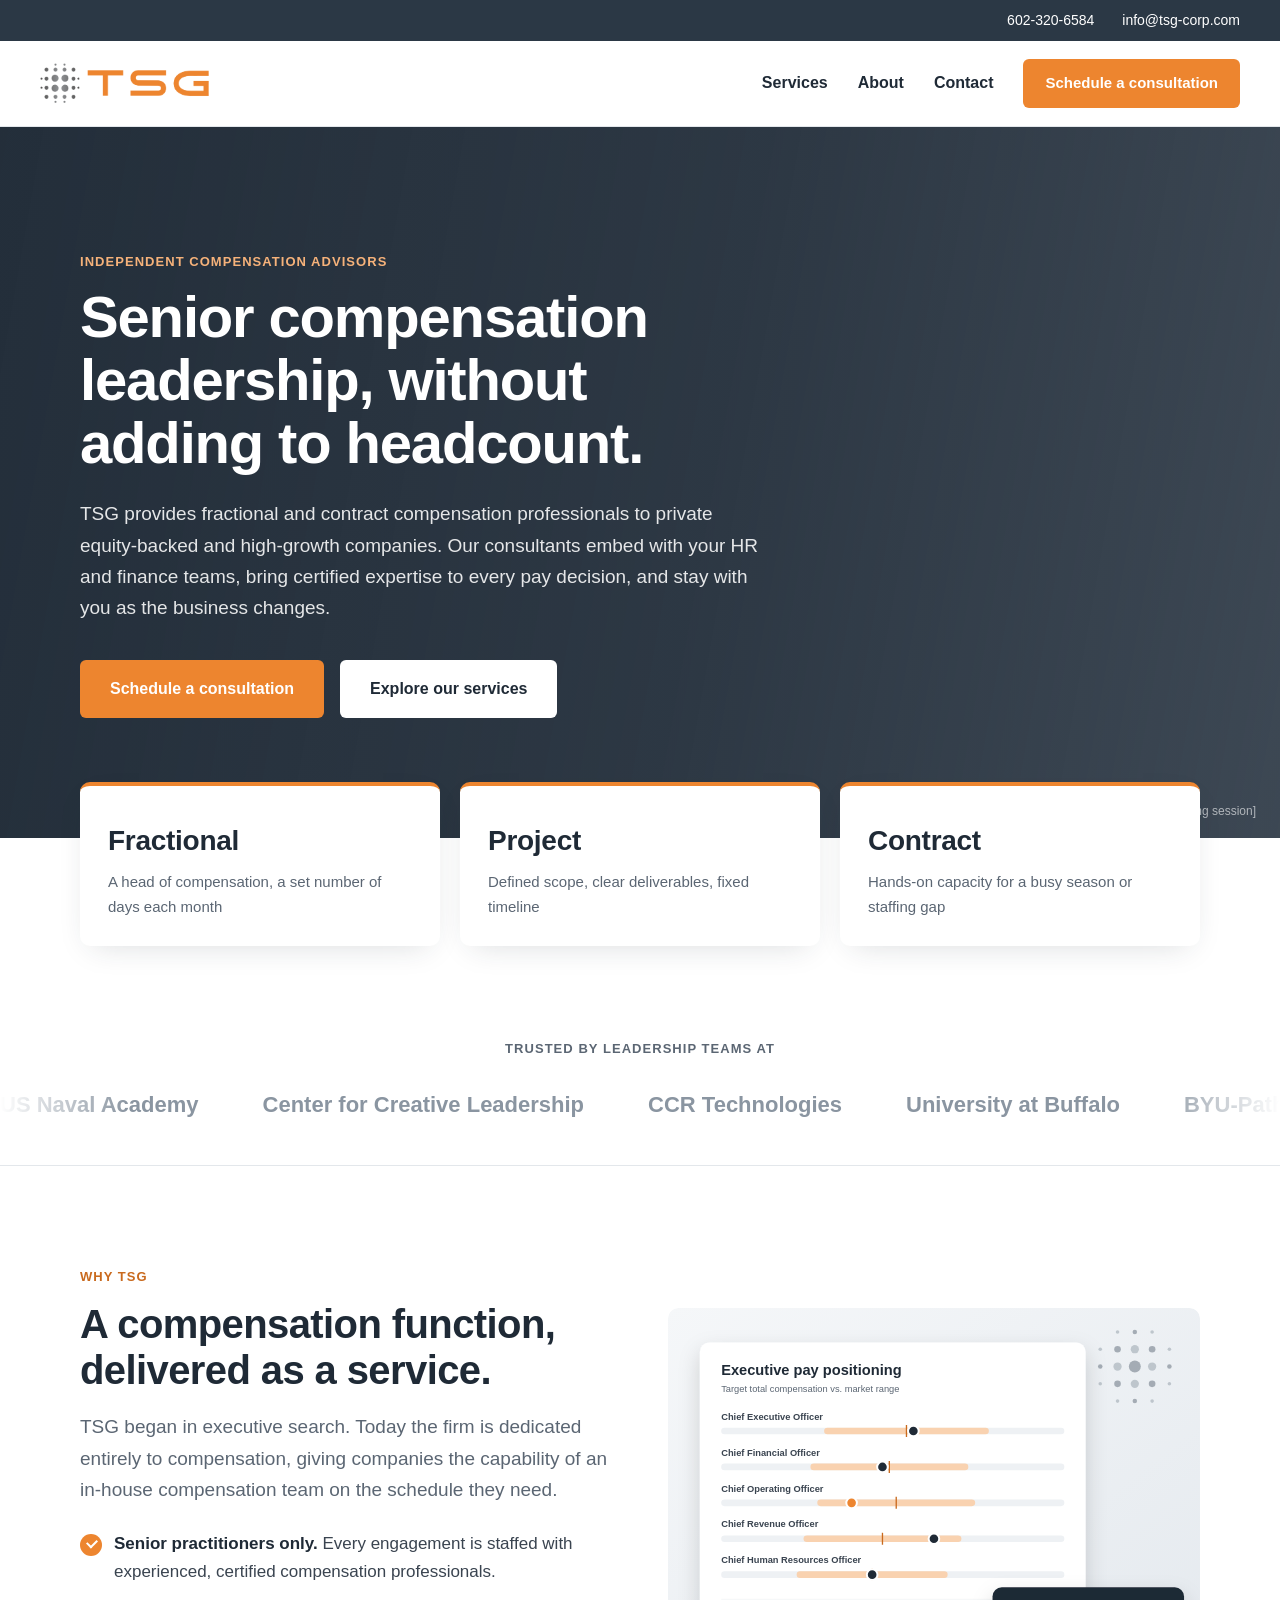
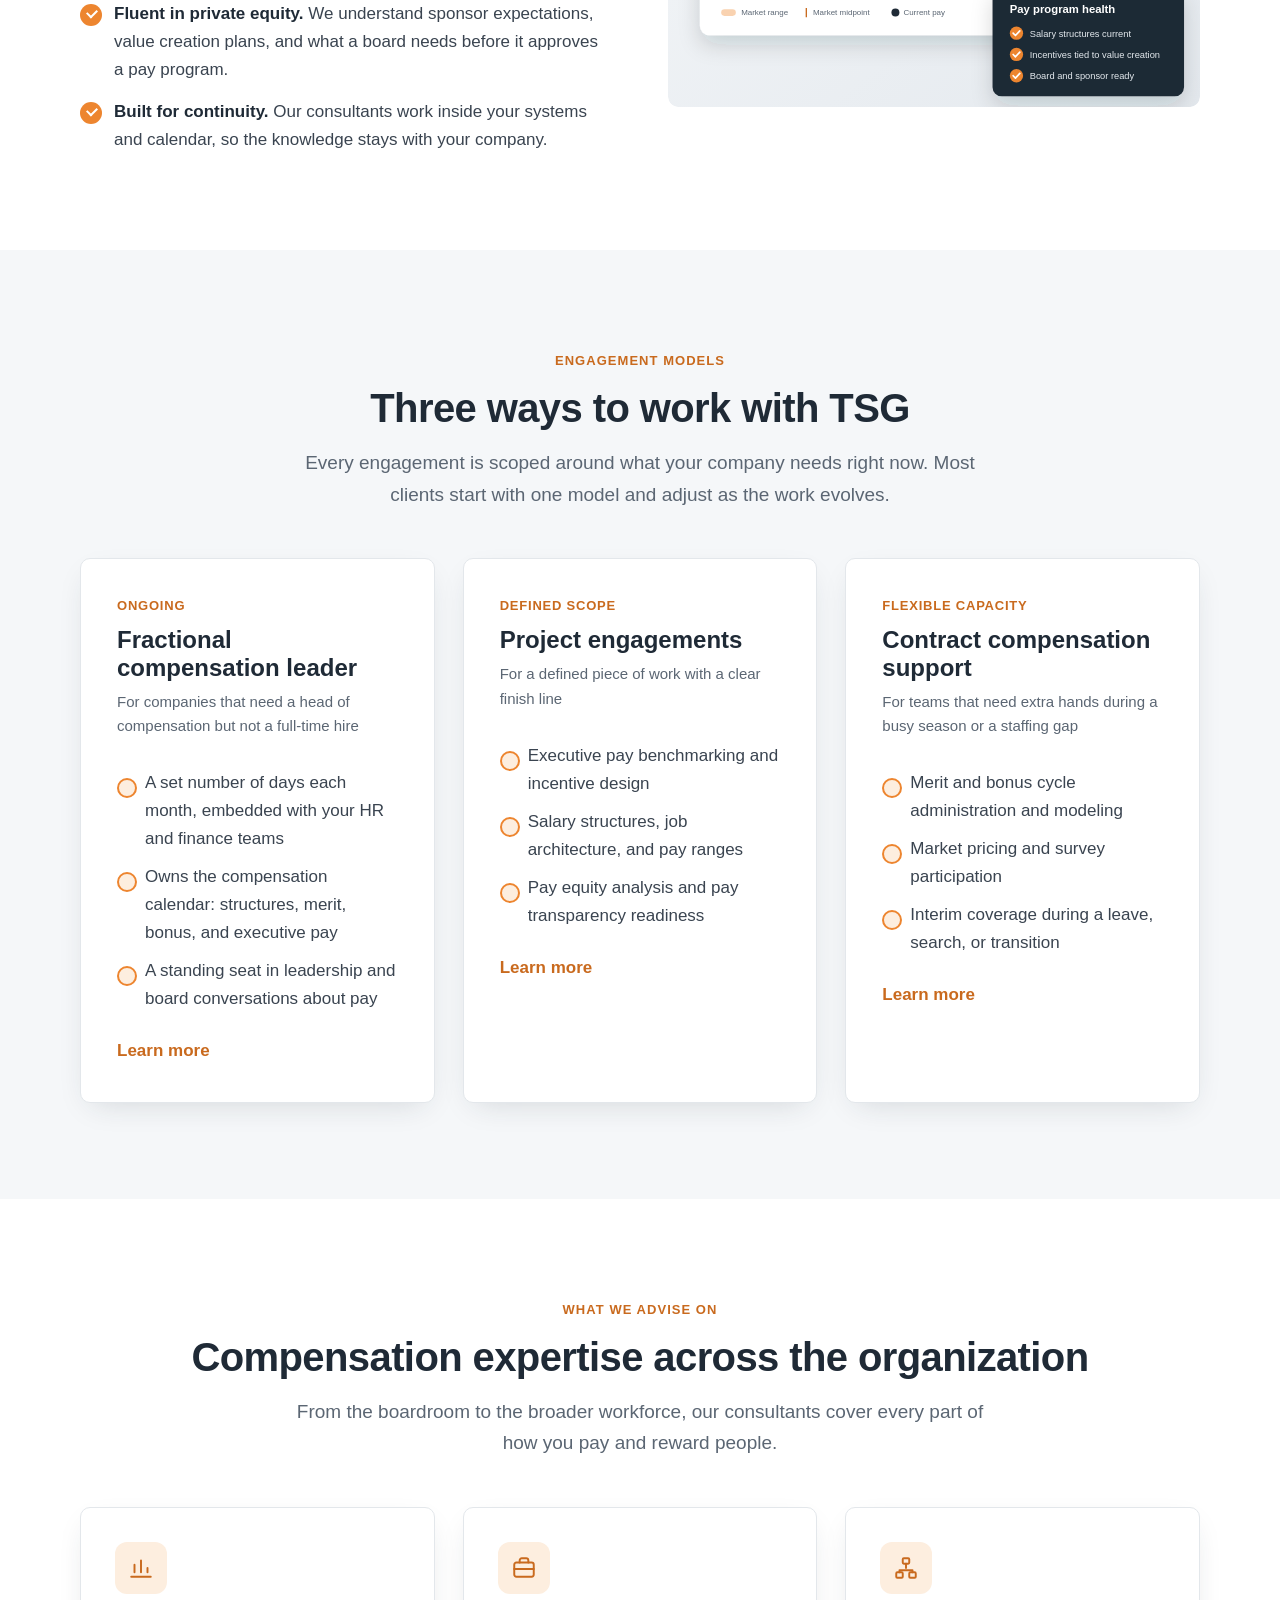
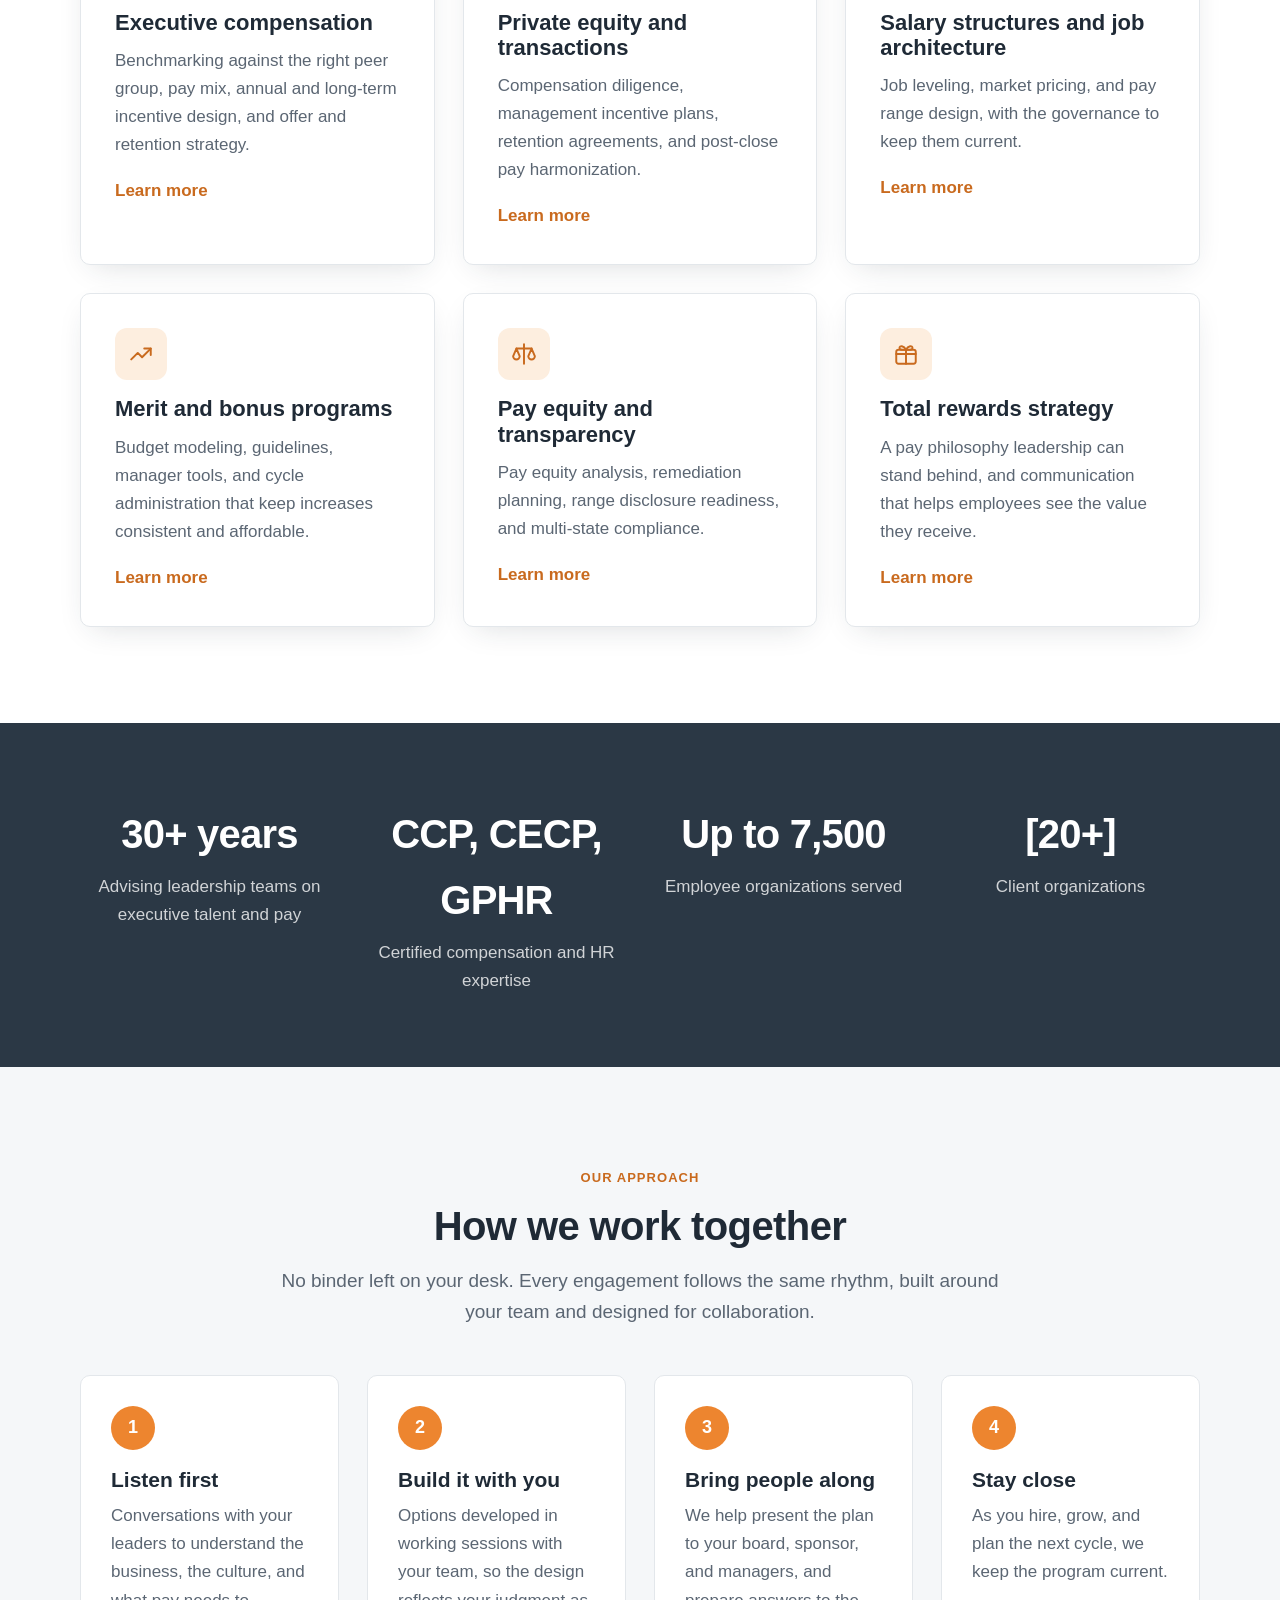
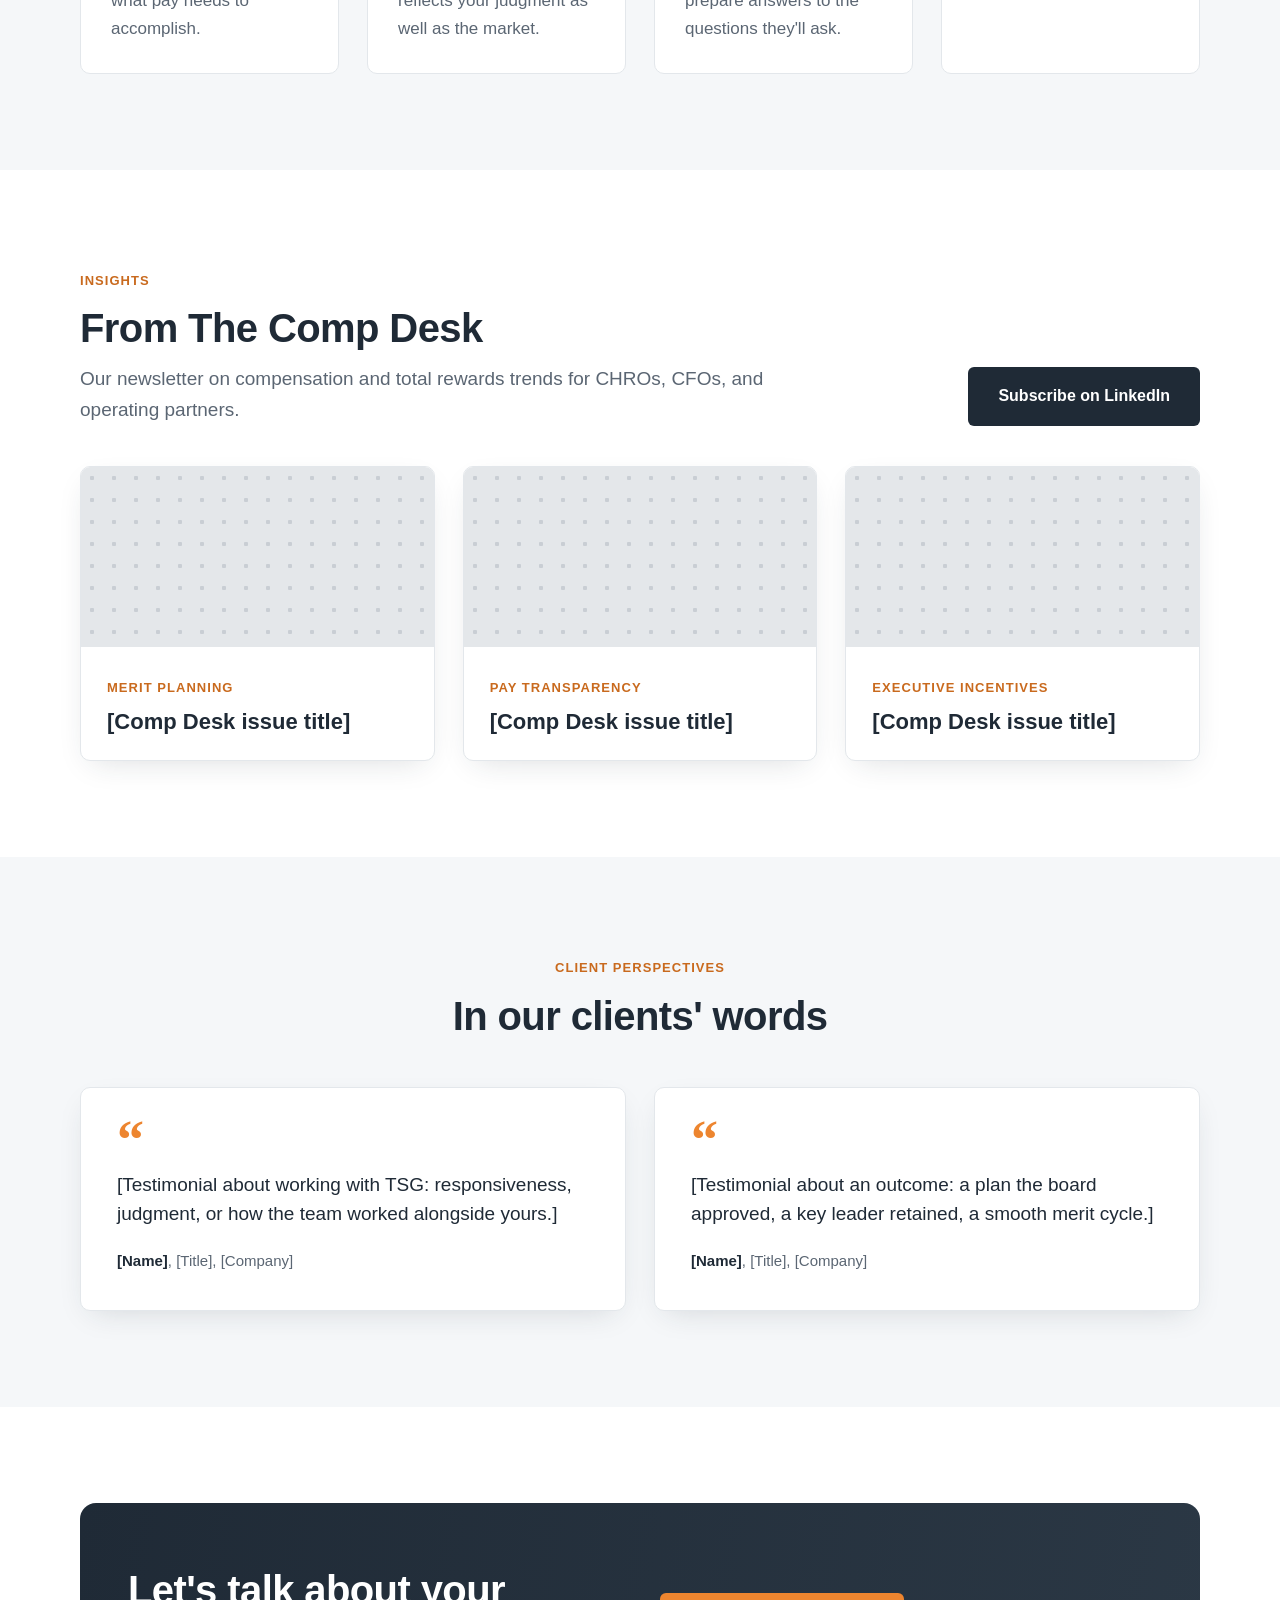
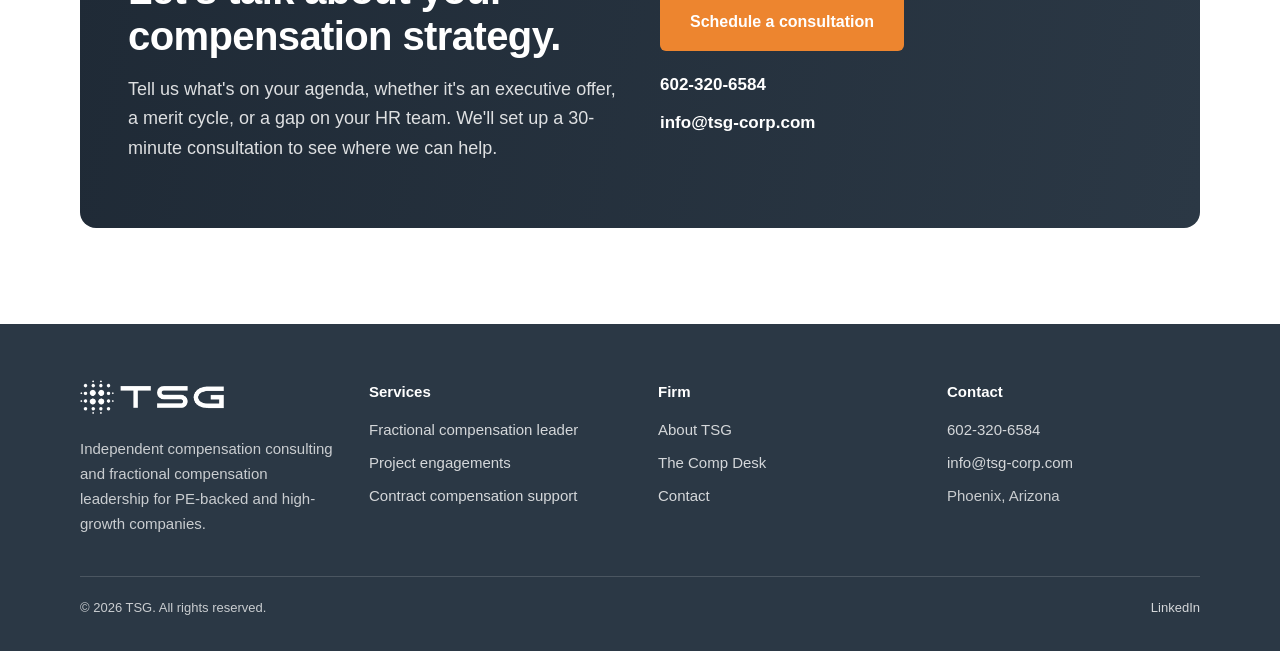
==== commit a4816995: "Add files via upload" ====
--- a/index.html
+++ b/index.html
@@ -100,8 +100,7 @@
       <li><strong style="color:var(--ink)">Built for continuity.</strong> Our consultants work inside your systems and calendar, so the knowledge stays with your company.</li>
     </ul>
   </div>
-  <!-- Replace with: <img class="photo" src="assets/team.jpg" alt="TSG consultants with a client team"> -->
-  <div class="ph" style="aspect-ratio:4/3">[Photo: consultants and client leadership team]</div>
+  <img class="photo" src="why-tsg.svg" alt="Executive pay positioning against market ranges, with a pay program health checklist" style="aspect-ratio:4/3;height:auto;box-shadow:none">
 </div></section>
 
 <section class="section alt"><div class="wrap">
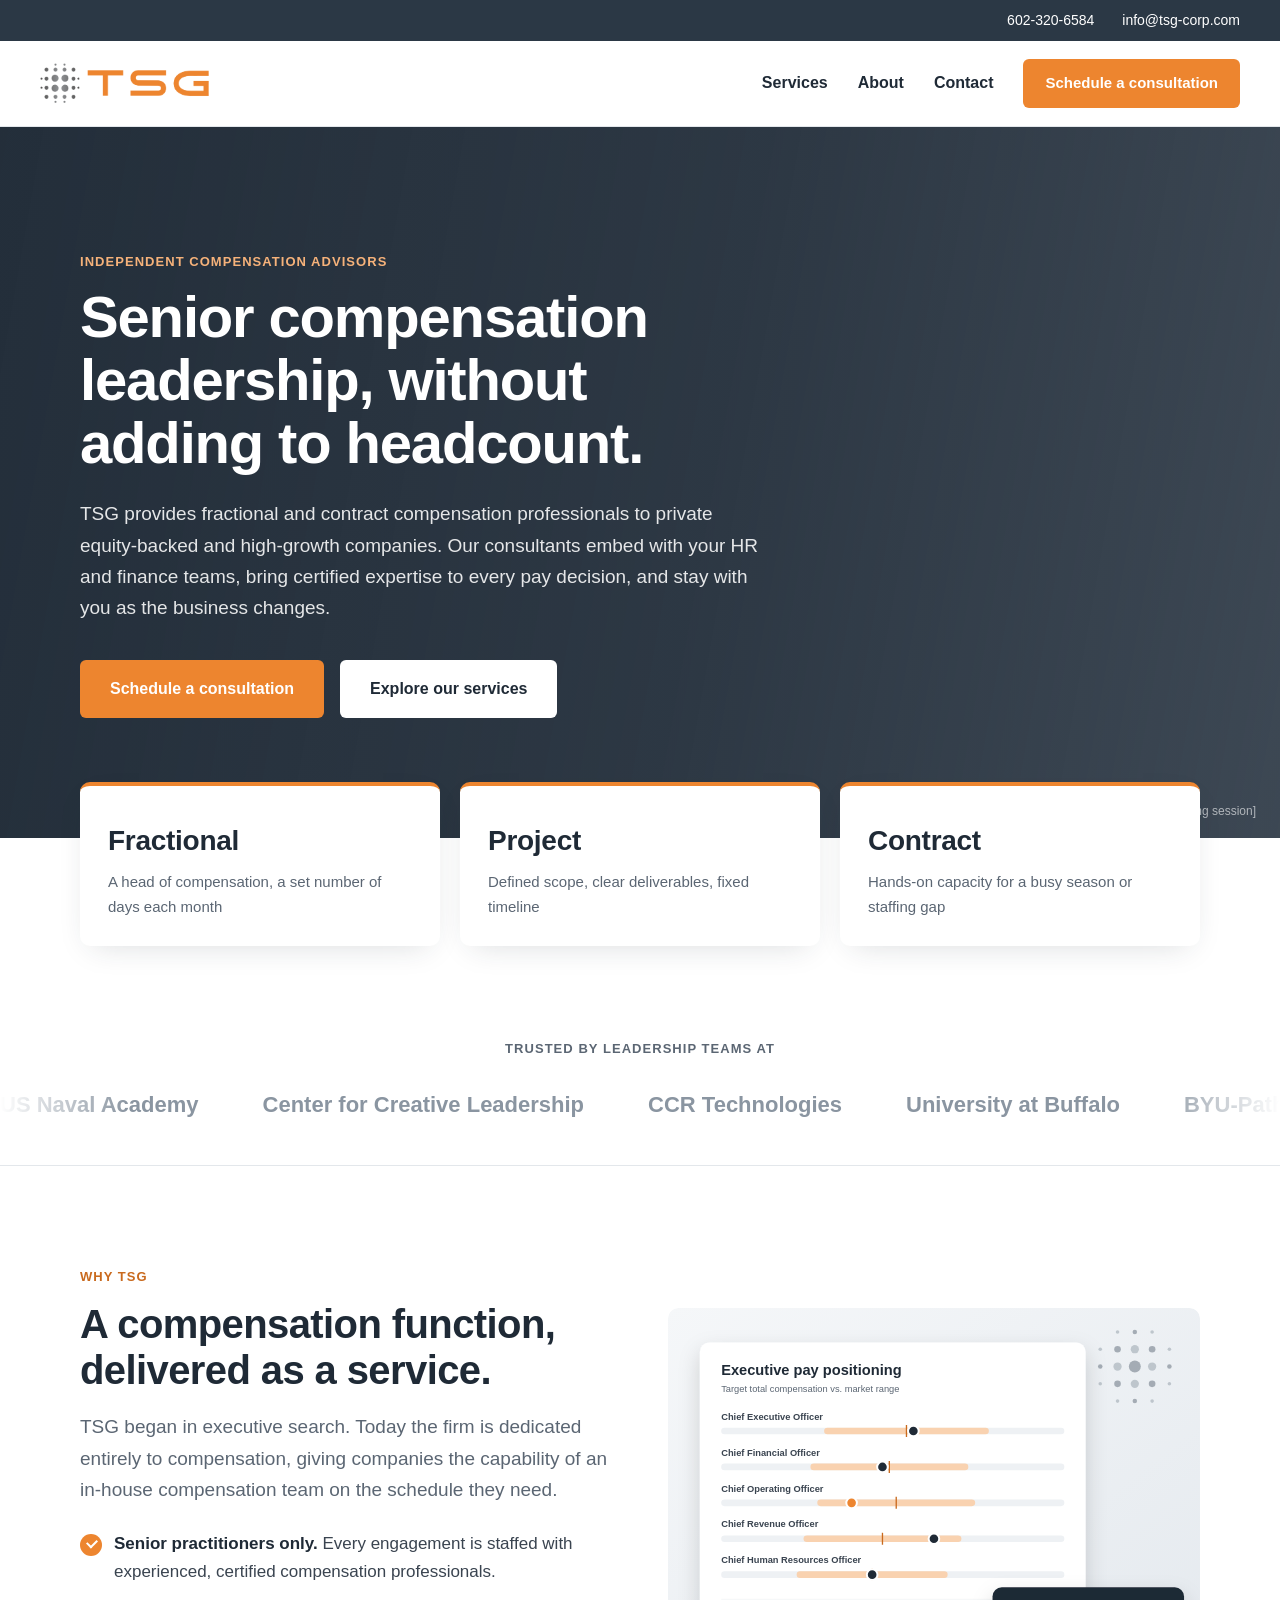
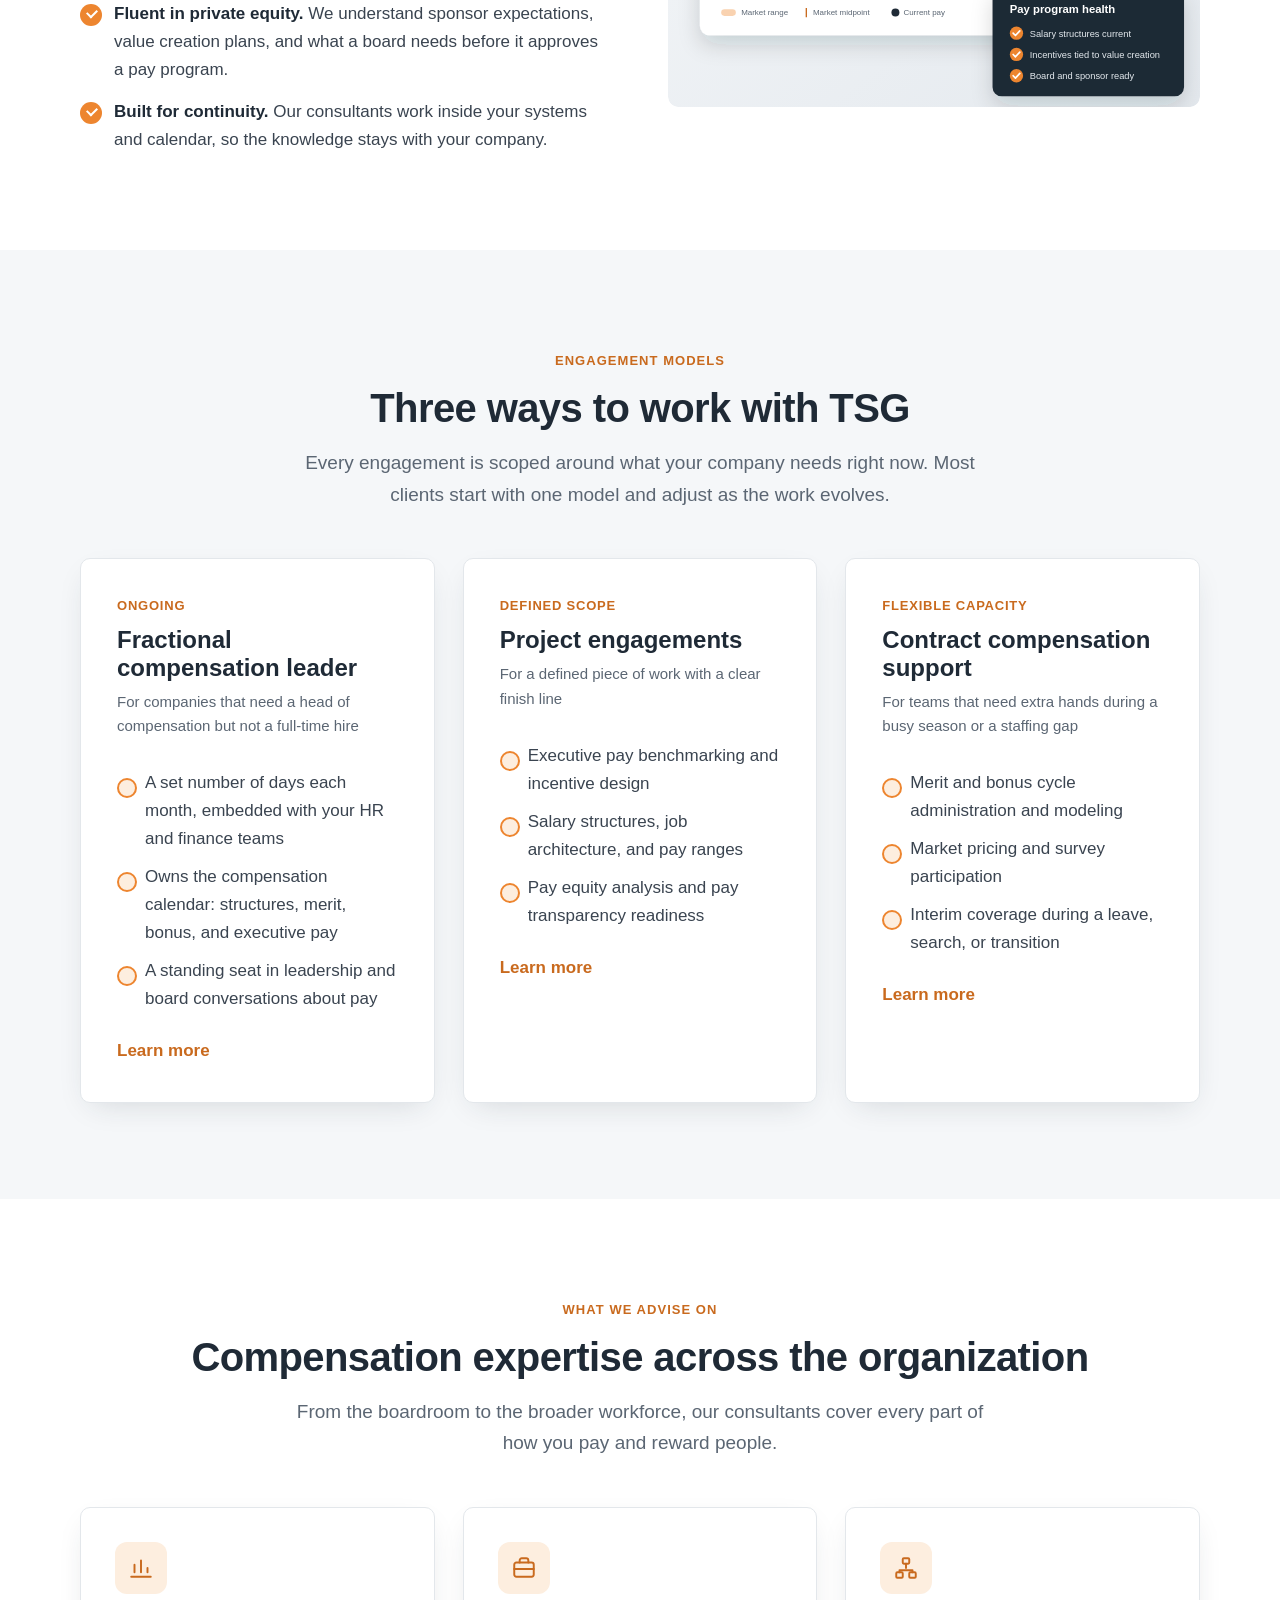
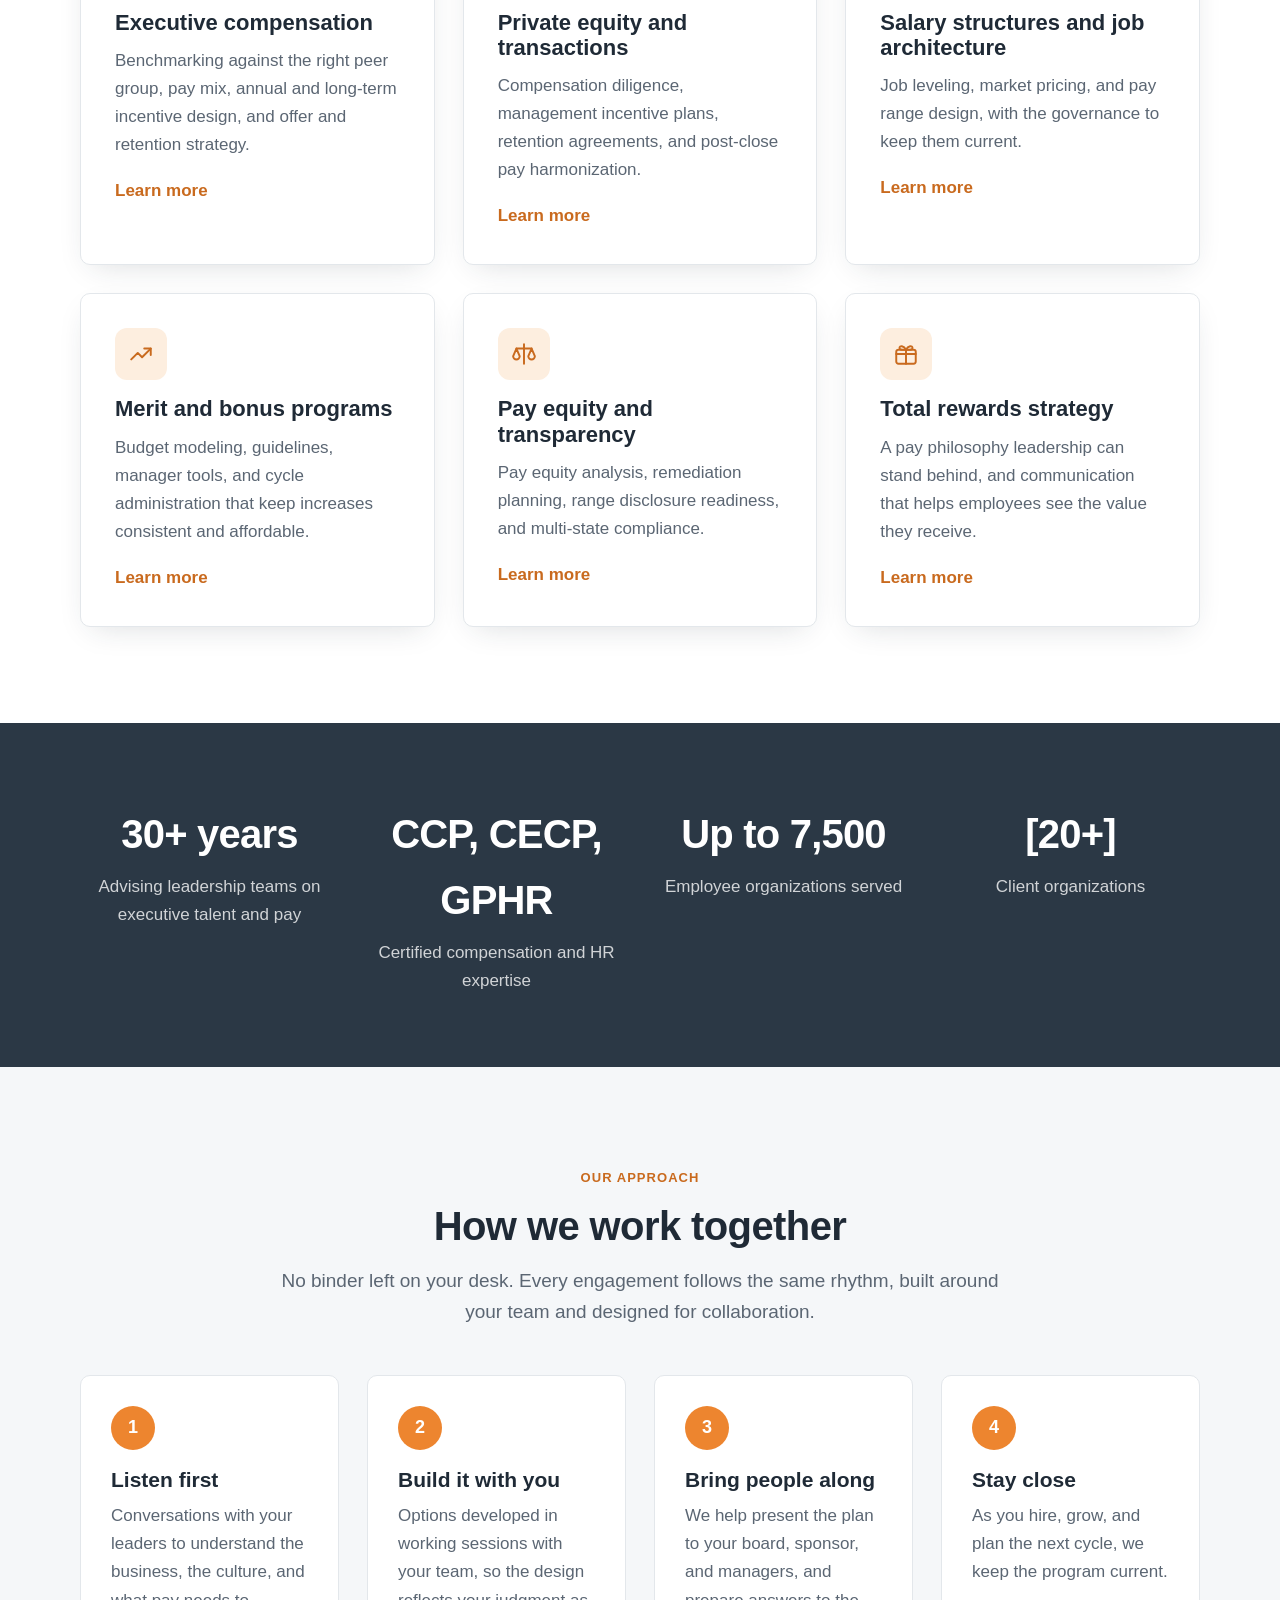
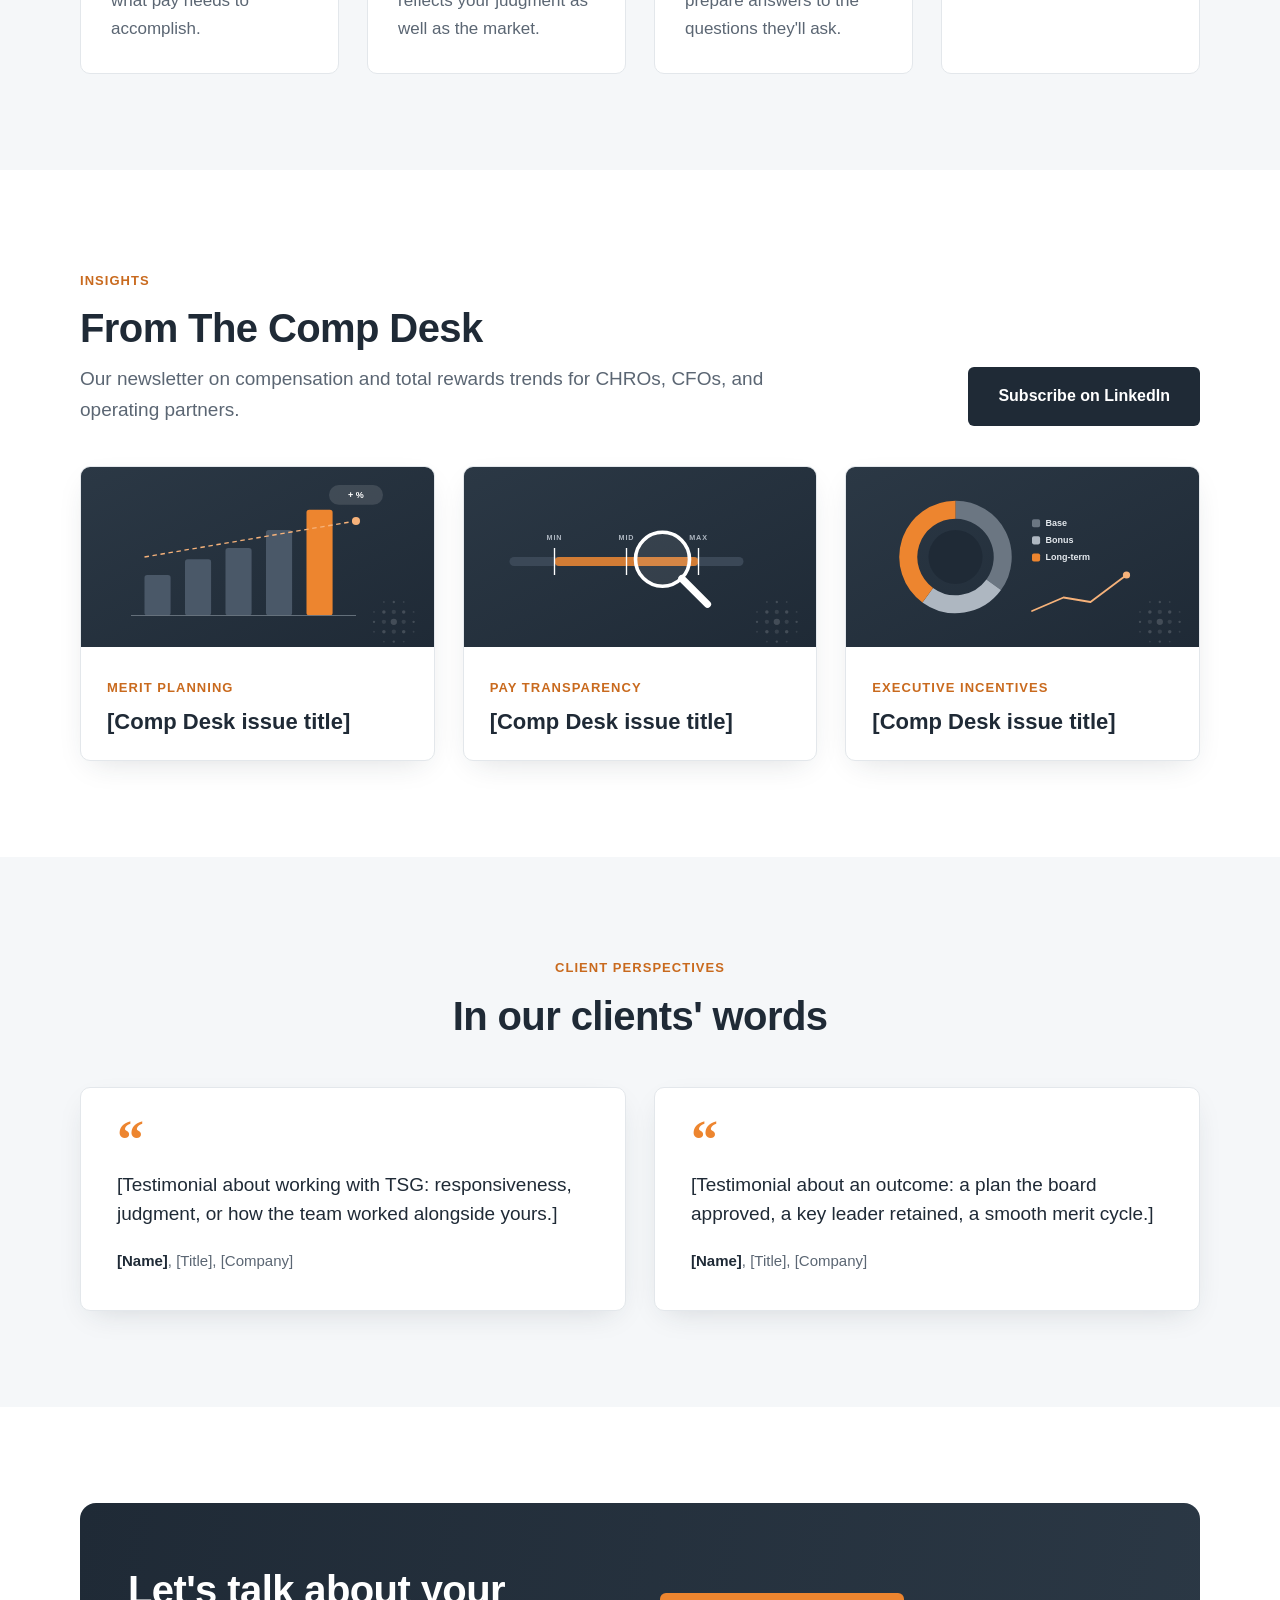
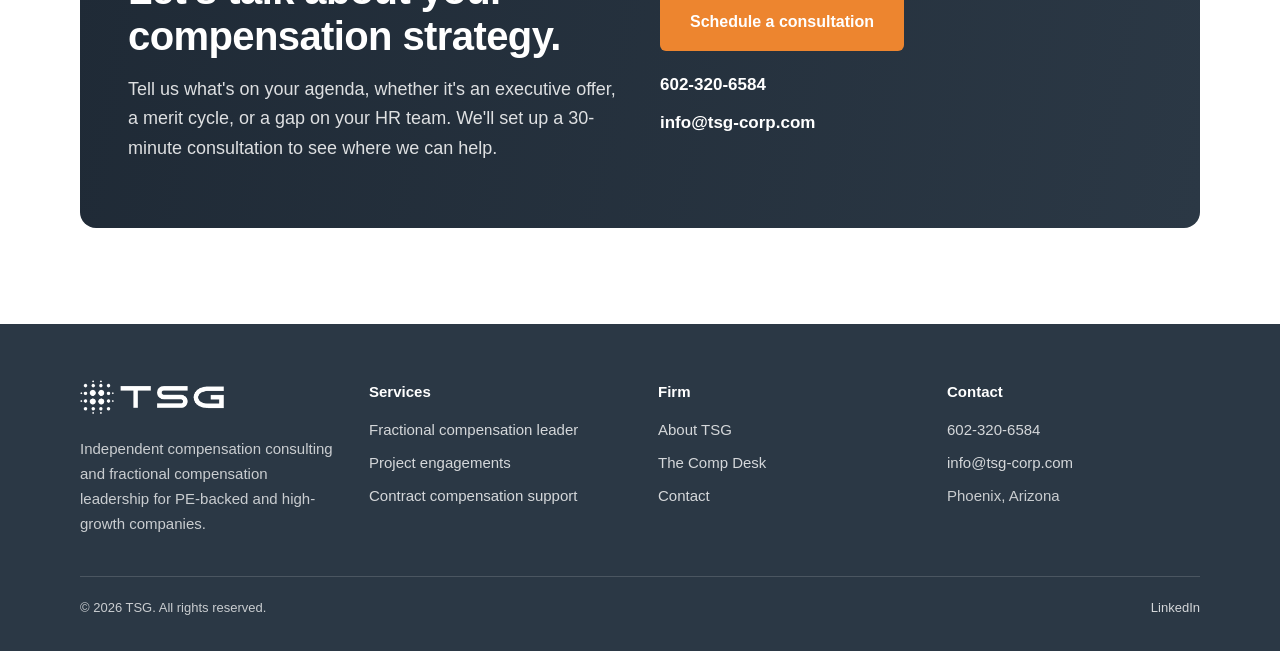
==== commit ad3d177b: "Add files via upload" ====
--- a/index.html
+++ b/index.html
@@ -136,9 +136,9 @@
     <a class="btn btn-dark" href="https://www.linkedin.com/" target="_blank" rel="noopener">Subscribe on LinkedIn</a>
   </div>
   <div class="grid grid-3" style="margin-top:40px">
-    <a class="card" href="#" style="text-decoration:none;padding:0;overflow:hidden"><div class="ph" style="height:180px;border-radius:0"></div><div style="padding:26px"><span class="eyebrow" style="margin:0">Merit planning</span><h3 style="margin-top:8px">[Comp Desk issue title]</h3></div></a>
-    <a class="card" href="#" style="text-decoration:none;padding:0;overflow:hidden"><div class="ph" style="height:180px;border-radius:0"></div><div style="padding:26px"><span class="eyebrow" style="margin:0">Pay transparency</span><h3 style="margin-top:8px">[Comp Desk issue title]</h3></div></a>
-    <a class="card" href="#" style="text-decoration:none;padding:0;overflow:hidden"><div class="ph" style="height:180px;border-radius:0"></div><div style="padding:26px"><span class="eyebrow" style="margin:0">Executive incentives</span><h3 style="margin-top:8px">[Comp Desk issue title]</h3></div></a>
+    <a class="card" href="#" style="text-decoration:none;padding:0;overflow:hidden"><img src="comp-desk-merit.svg" alt="Merit planning chart" style="display:block;width:100%;height:180px;object-fit:cover"><div style="padding:26px"><span class="eyebrow" style="margin:0">Merit planning</span><h3 style="margin-top:8px">[Comp Desk issue title]</h3></div></a>
+    <a class="card" href="#" style="text-decoration:none;padding:0;overflow:hidden"><img src="comp-desk-transparency.svg" alt="Pay range under a magnifying glass" style="display:block;width:100%;height:180px;object-fit:cover"><div style="padding:26px"><span class="eyebrow" style="margin:0">Pay transparency</span><h3 style="margin-top:8px">[Comp Desk issue title]</h3></div></a>
+    <a class="card" href="#" style="text-decoration:none;padding:0;overflow:hidden"><img src="comp-desk-incentives.svg" alt="Executive pay mix chart" style="display:block;width:100%;height:180px;object-fit:cover"><div style="padding:26px"><span class="eyebrow" style="margin:0">Executive incentives</span><h3 style="margin-top:8px">[Comp Desk issue title]</h3></div></a>
   </div>
 </div></section>
 
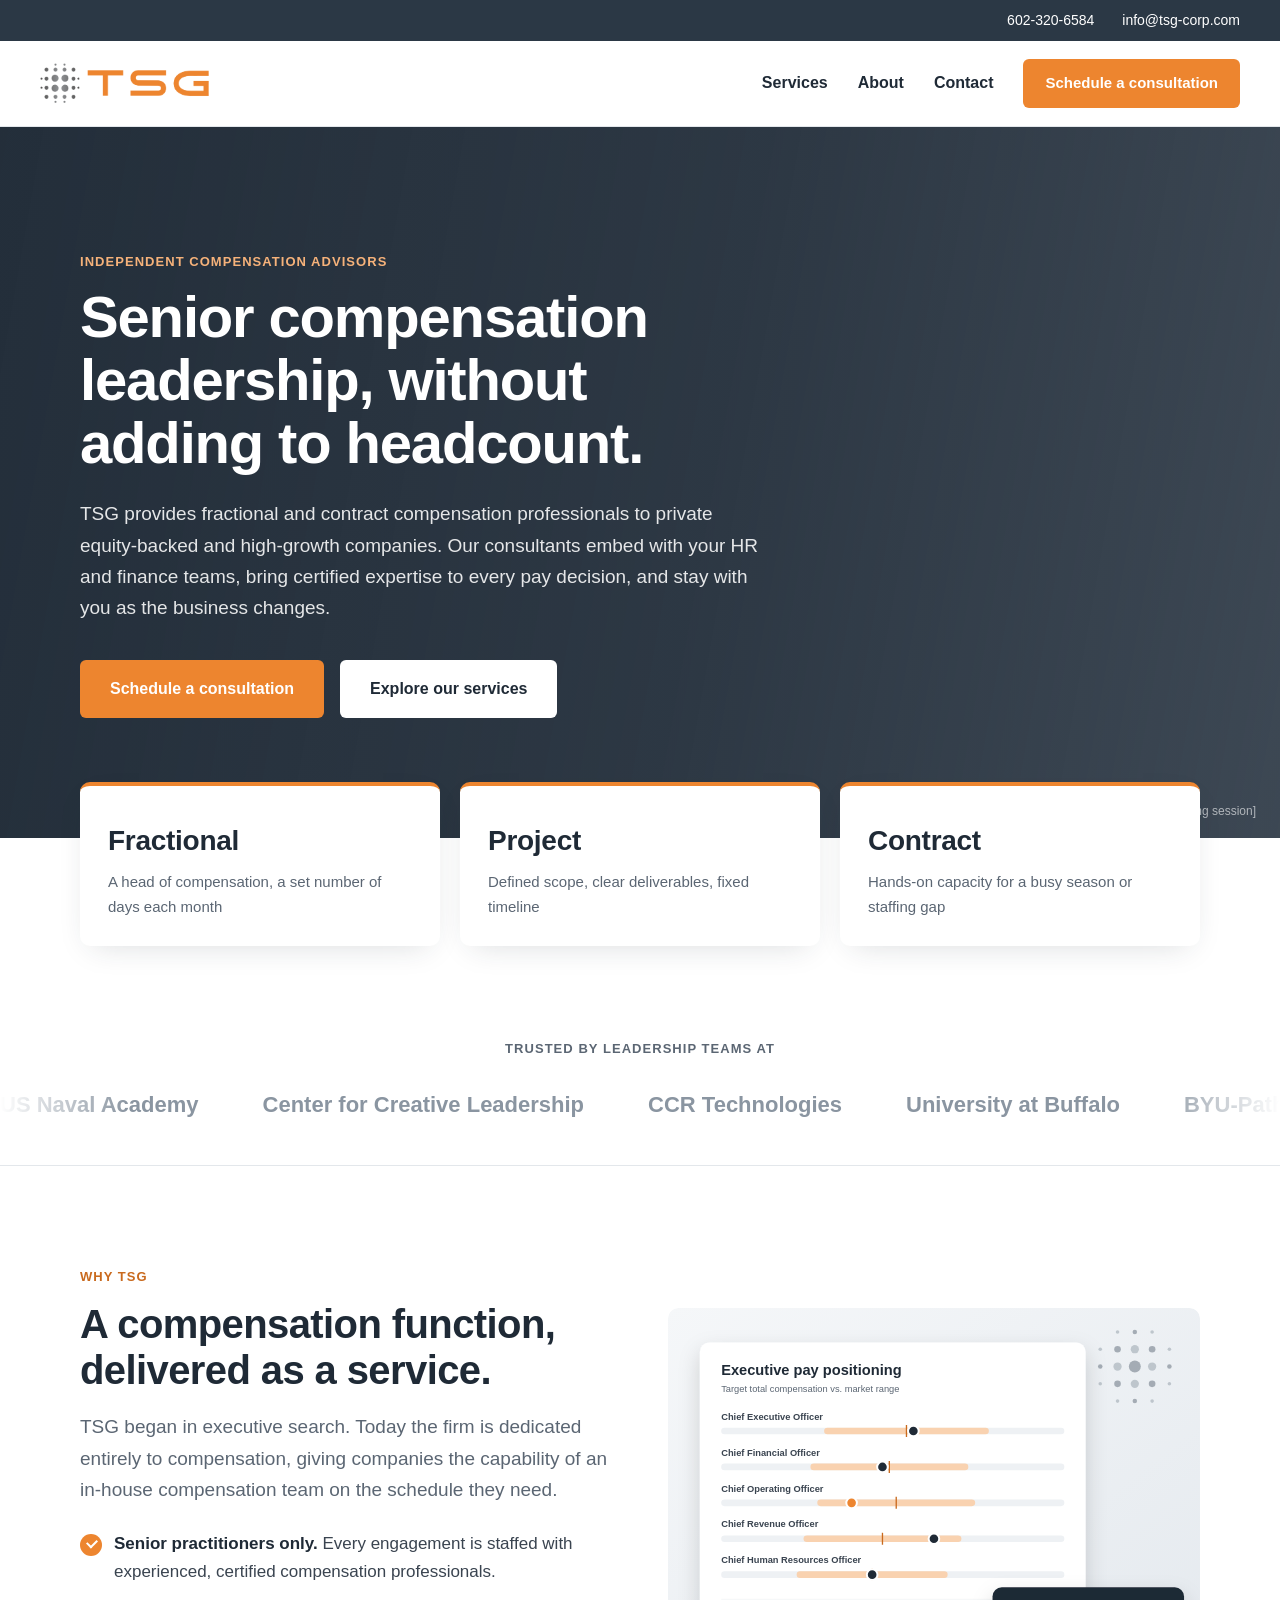
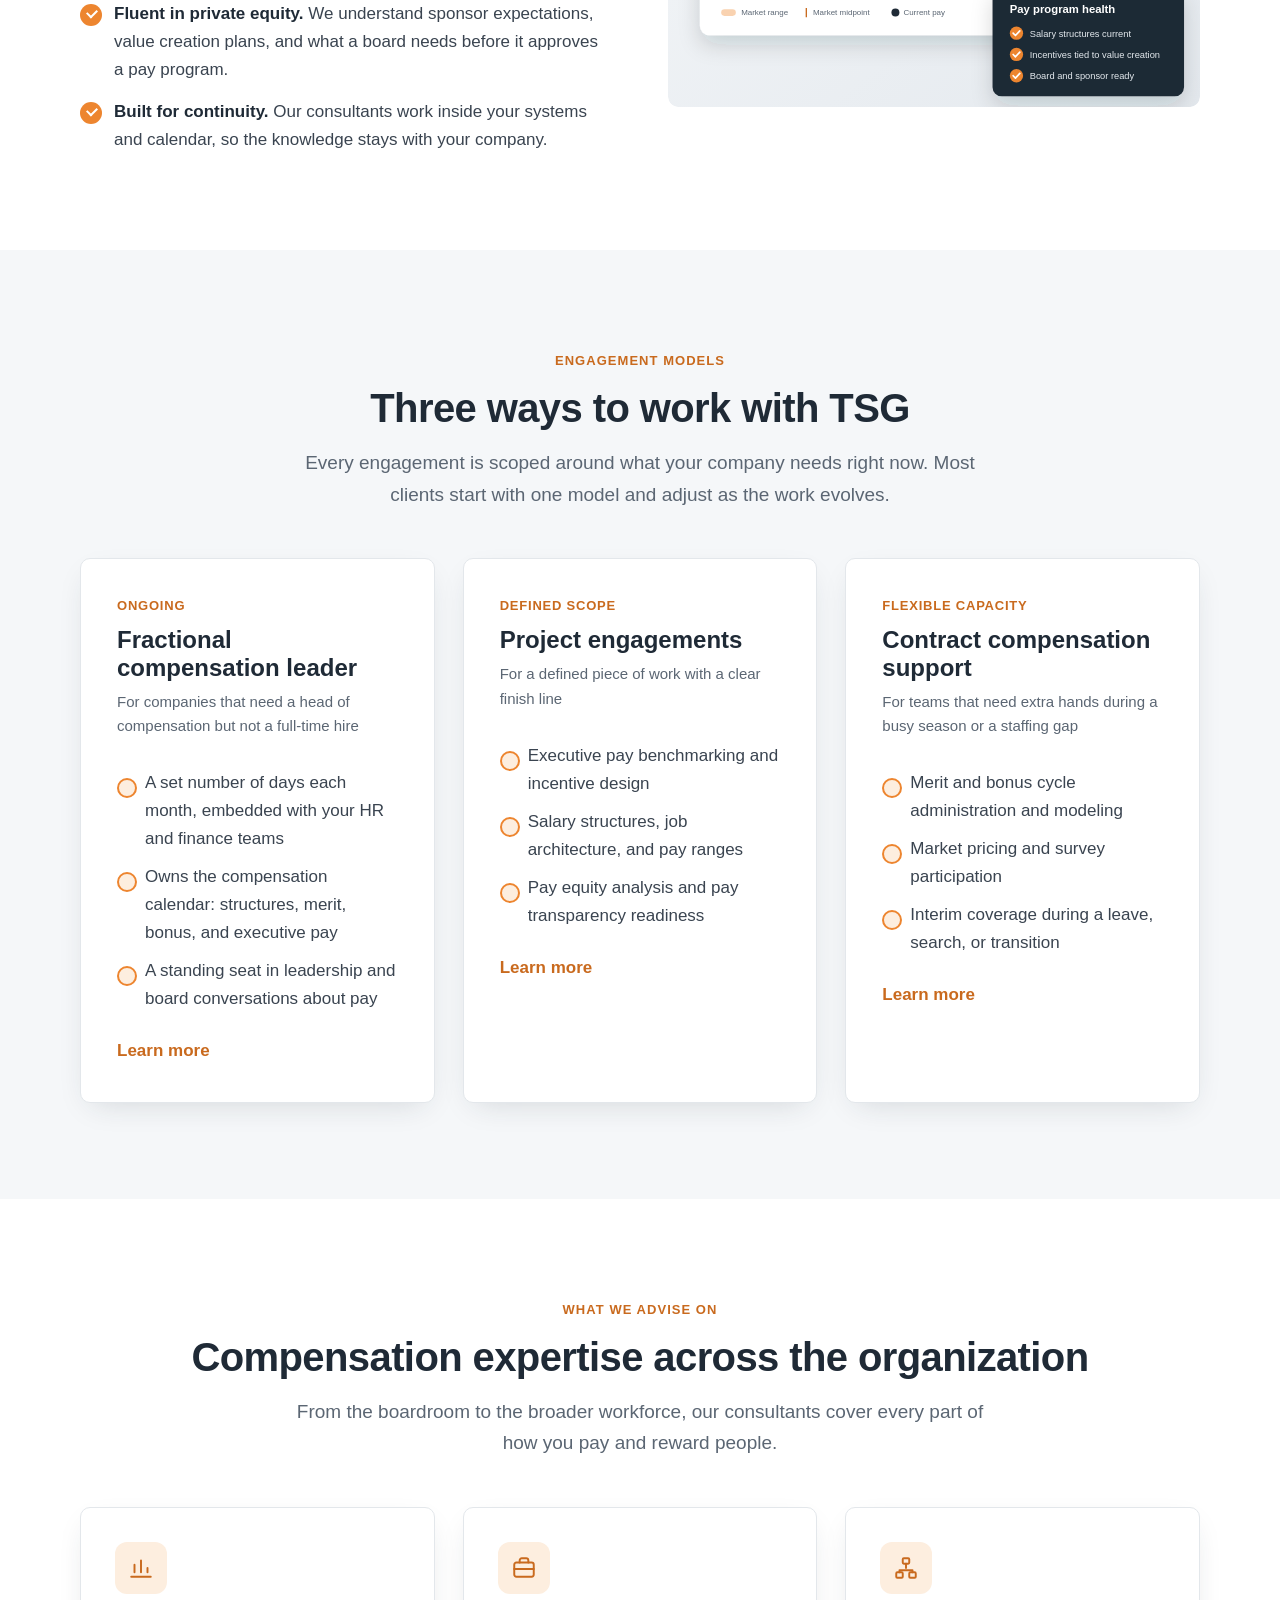
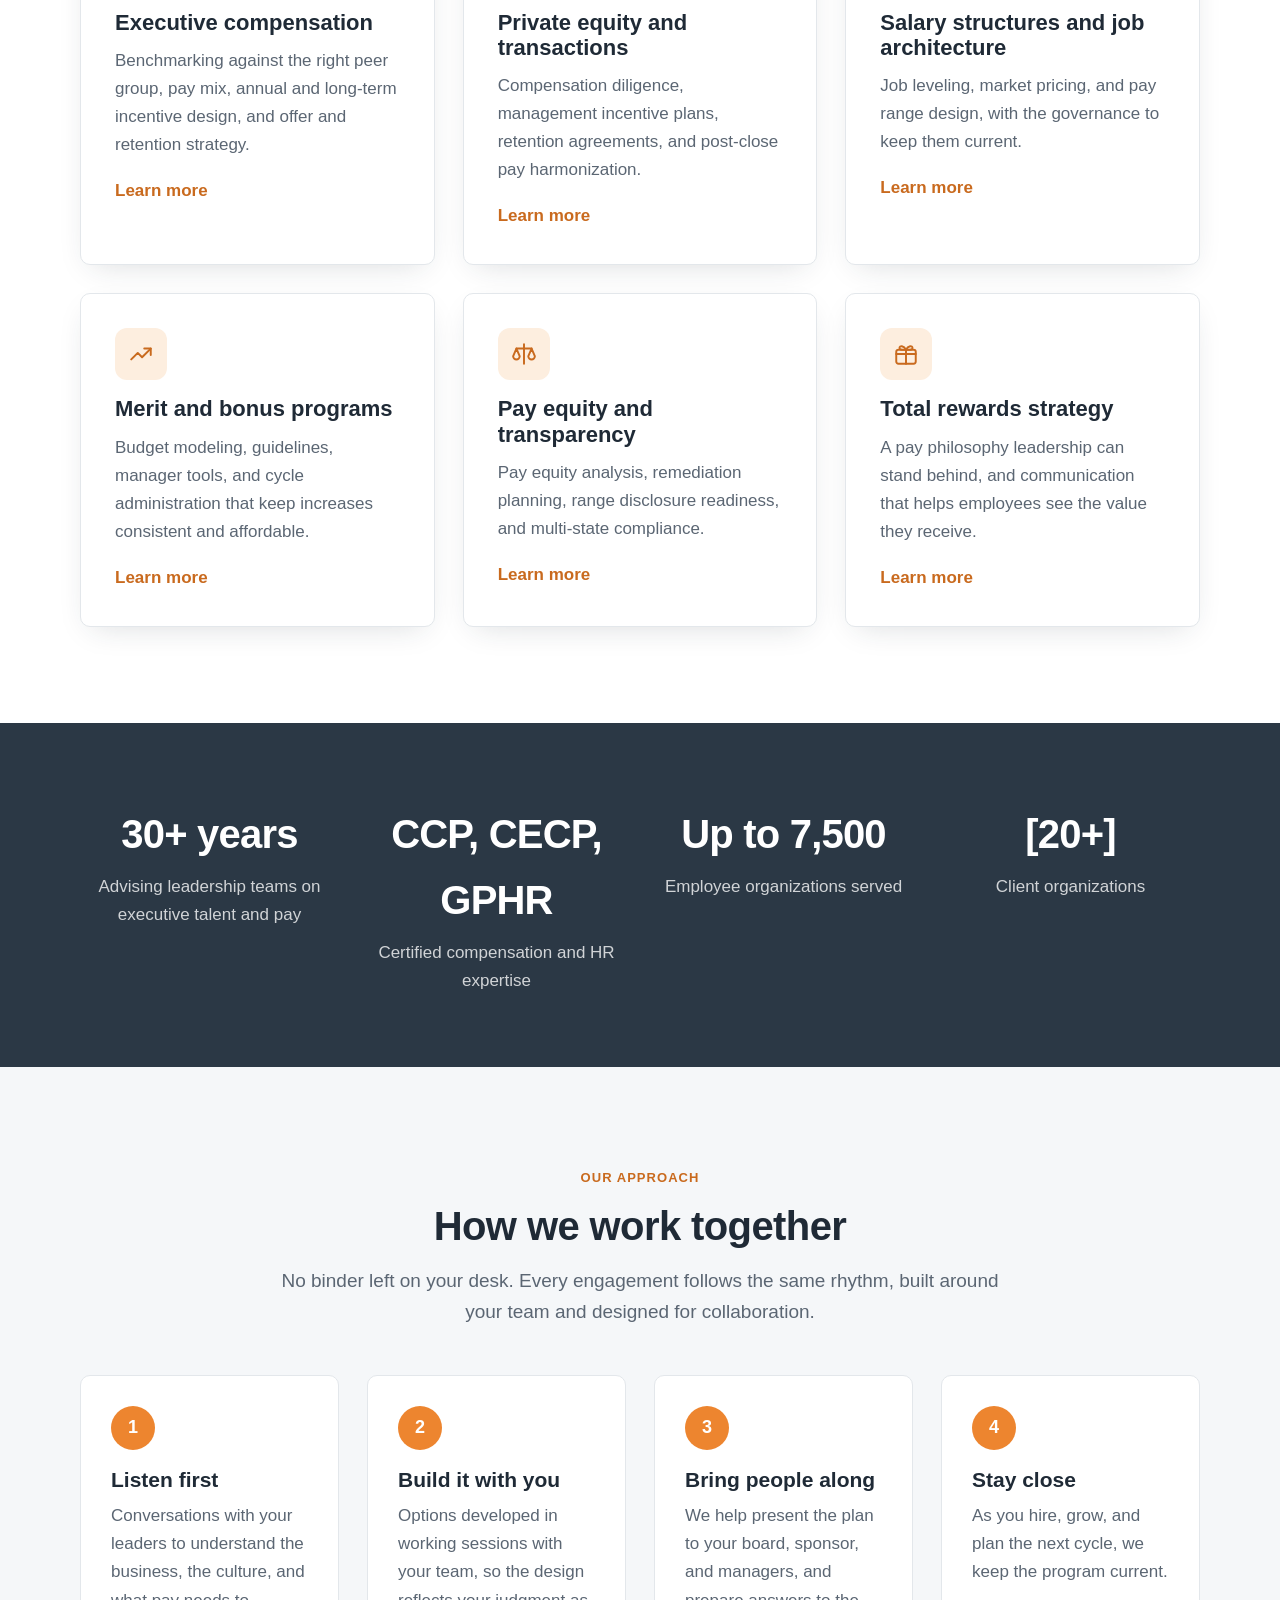
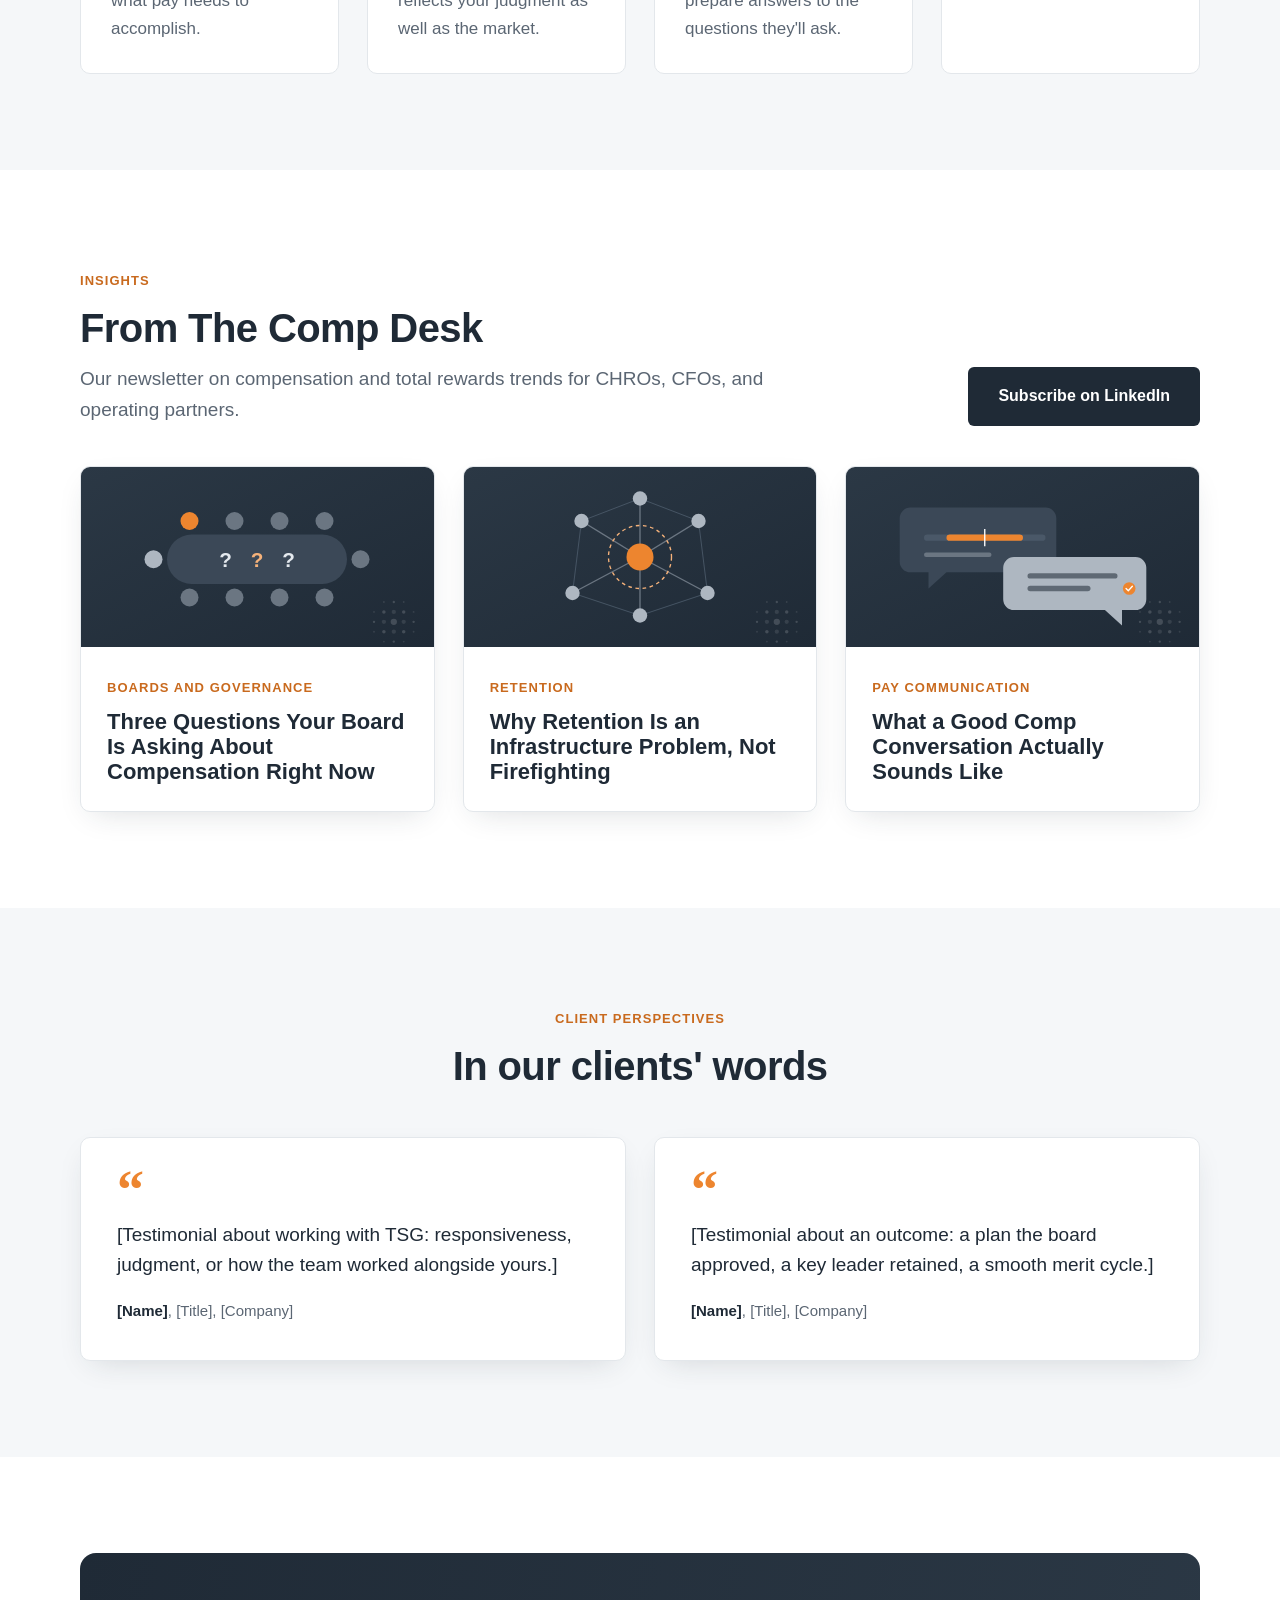
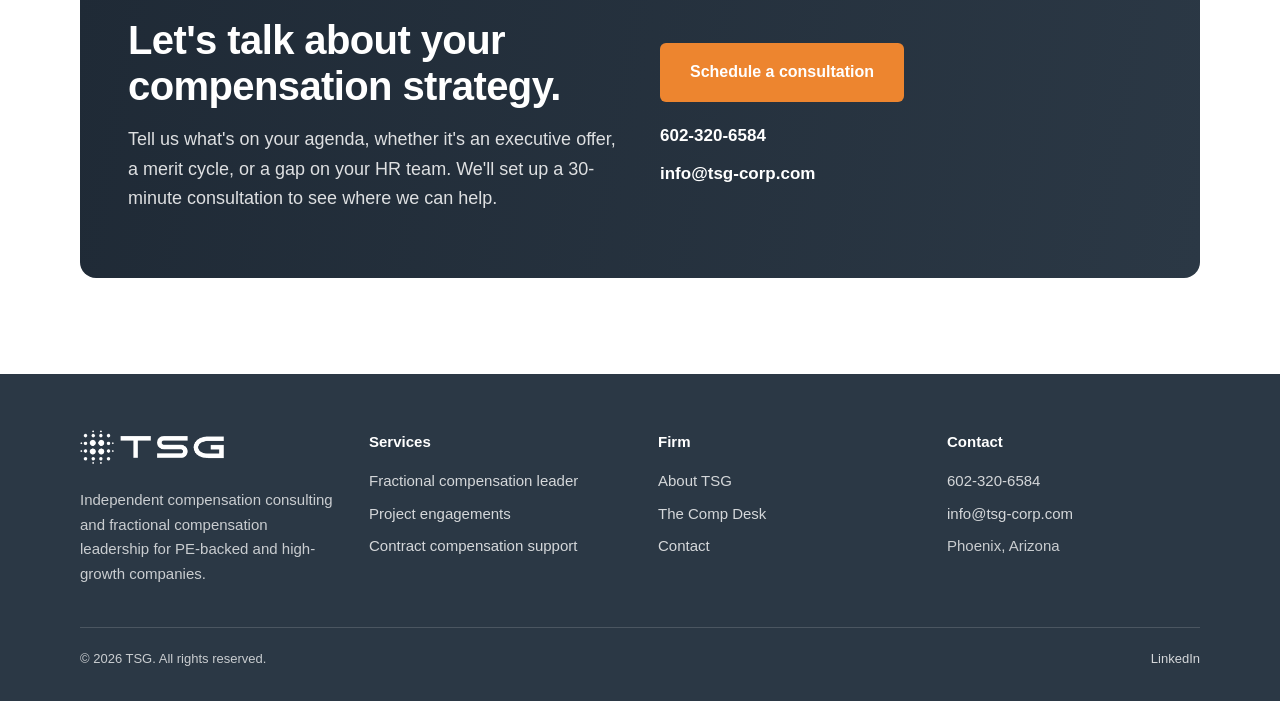
==== commit bcbd08b6: "Add files via upload" ====
--- a/index.html
+++ b/index.html
@@ -133,12 +133,12 @@
 <section class="section"><div class="wrap">
   <div style="display:flex;justify-content:space-between;align-items:flex-end;flex-wrap:wrap;gap:20px">
     <div><span class="eyebrow">Insights</span><h2>From The Comp Desk</h2><p class="lead" style="margin-top:12px">Our newsletter on compensation and total rewards trends for CHROs, CFOs, and operating partners.</p></div>
-    <a class="btn btn-dark" href="https://www.linkedin.com/" target="_blank" rel="noopener">Subscribe on LinkedIn</a>
+    <a class="btn btn-dark" href="https://www.linkedin.com/in/stuartreeves/" target="_blank" rel="noopener">Subscribe on LinkedIn</a>
   </div>
   <div class="grid grid-3" style="margin-top:40px">
-    <a class="card" href="#" style="text-decoration:none;padding:0;overflow:hidden"><img src="comp-desk-merit.svg" alt="Merit planning chart" style="display:block;width:100%;height:180px;object-fit:cover"><div style="padding:26px"><span class="eyebrow" style="margin:0">Merit planning</span><h3 style="margin-top:8px">[Comp Desk issue title]</h3></div></a>
-    <a class="card" href="#" style="text-decoration:none;padding:0;overflow:hidden"><img src="comp-desk-transparency.svg" alt="Pay range under a magnifying glass" style="display:block;width:100%;height:180px;object-fit:cover"><div style="padding:26px"><span class="eyebrow" style="margin:0">Pay transparency</span><h3 style="margin-top:8px">[Comp Desk issue title]</h3></div></a>
-    <a class="card" href="#" style="text-decoration:none;padding:0;overflow:hidden"><img src="comp-desk-incentives.svg" alt="Executive pay mix chart" style="display:block;width:100%;height:180px;object-fit:cover"><div style="padding:26px"><span class="eyebrow" style="margin:0">Executive incentives</span><h3 style="margin-top:8px">[Comp Desk issue title]</h3></div></a>
+    <a class="card" href="https://www.linkedin.com/pulse/three-questions-your-board-asking-compensation-right-now-reeves-epitf/" target="_blank" rel="noopener" style="text-decoration:none;padding:0;overflow:hidden"><img src="comp-desk-board.svg" alt="Board seated around a table with questions" style="display:block;width:100%;height:180px;object-fit:cover"><div style="padding:26px"><span class="eyebrow" style="margin:0">Boards and governance</span><h3 style="margin-top:8px">Three Questions Your Board Is Asking About Compensation Right Now</h3></div></a>
+    <a class="card" href="https://www.linkedin.com/pulse/why-retention-infrastructure-problem-firefighting-stuart-reeves-hp3ic/" target="_blank" rel="noopener" style="text-decoration:none;padding:0;overflow:hidden"><img src="comp-desk-retention.svg" alt="Connected network of employees around a central node" style="display:block;width:100%;height:180px;object-fit:cover"><div style="padding:26px"><span class="eyebrow" style="margin:0">Retention</span><h3 style="margin-top:8px">Why Retention Is an Infrastructure Problem, Not Firefighting</h3></div></a>
+    <a class="card" href="https://www.linkedin.com/pulse/what-good-comp-conversation-actually-sounds-like-stuart-reeves-xrkwe/" target="_blank" rel="noopener" style="text-decoration:none;padding:0;overflow:hidden"><img src="comp-desk-conversation.svg" alt="Two speech bubbles discussing a pay range" style="display:block;width:100%;height:180px;object-fit:cover"><div style="padding:26px"><span class="eyebrow" style="margin:0">Pay communication</span><h3 style="margin-top:8px">What a Good Comp Conversation Actually Sounds Like</h3></div></a>
   </div>
 </div></section>
 
@@ -159,10 +159,10 @@
     <div class="cols">
       <div><img src="logo.png" alt="TSG"><p style="margin-top:16px">Independent compensation consulting and fractional compensation leadership for PE-backed and high-growth companies.</p></div>
       <div><h4>Services</h4><a href="services.html">Fractional compensation leader</a><a href="services.html">Project engagements</a><a href="services.html">Contract compensation support</a></div>
-      <div><h4>Firm</h4><a href="about.html">About TSG</a><a href="https://www.linkedin.com/" target="_blank" rel="noopener">The Comp Desk</a><a href="contact.html">Contact</a></div>
+      <div><h4>Firm</h4><a href="about.html">About TSG</a><a href="https://www.linkedin.com/in/stuartreeves/" target="_blank" rel="noopener">The Comp Desk</a><a href="contact.html">Contact</a></div>
       <div><h4>Contact</h4><a href="tel:+16023206584">602-320-6584</a><a href="mailto:info@tsg-corp.com">info@tsg-corp.com</a><p style="margin-top:8px">Phoenix, Arizona</p></div>
     </div>
-    <div class="legal"><span>© 2026 TSG. All rights reserved.</span><span><a href="https://www.linkedin.com/" target="_blank" rel="noopener" style="display:inline">LinkedIn</a></span></div>
+    <div class="legal"><span>© 2026 TSG. All rights reserved.</span><span><a href="https://www.linkedin.com/in/stuartreeves/" target="_blank" rel="noopener" style="display:inline">LinkedIn</a></span></div>
   </div>
 </footer>
 </body>
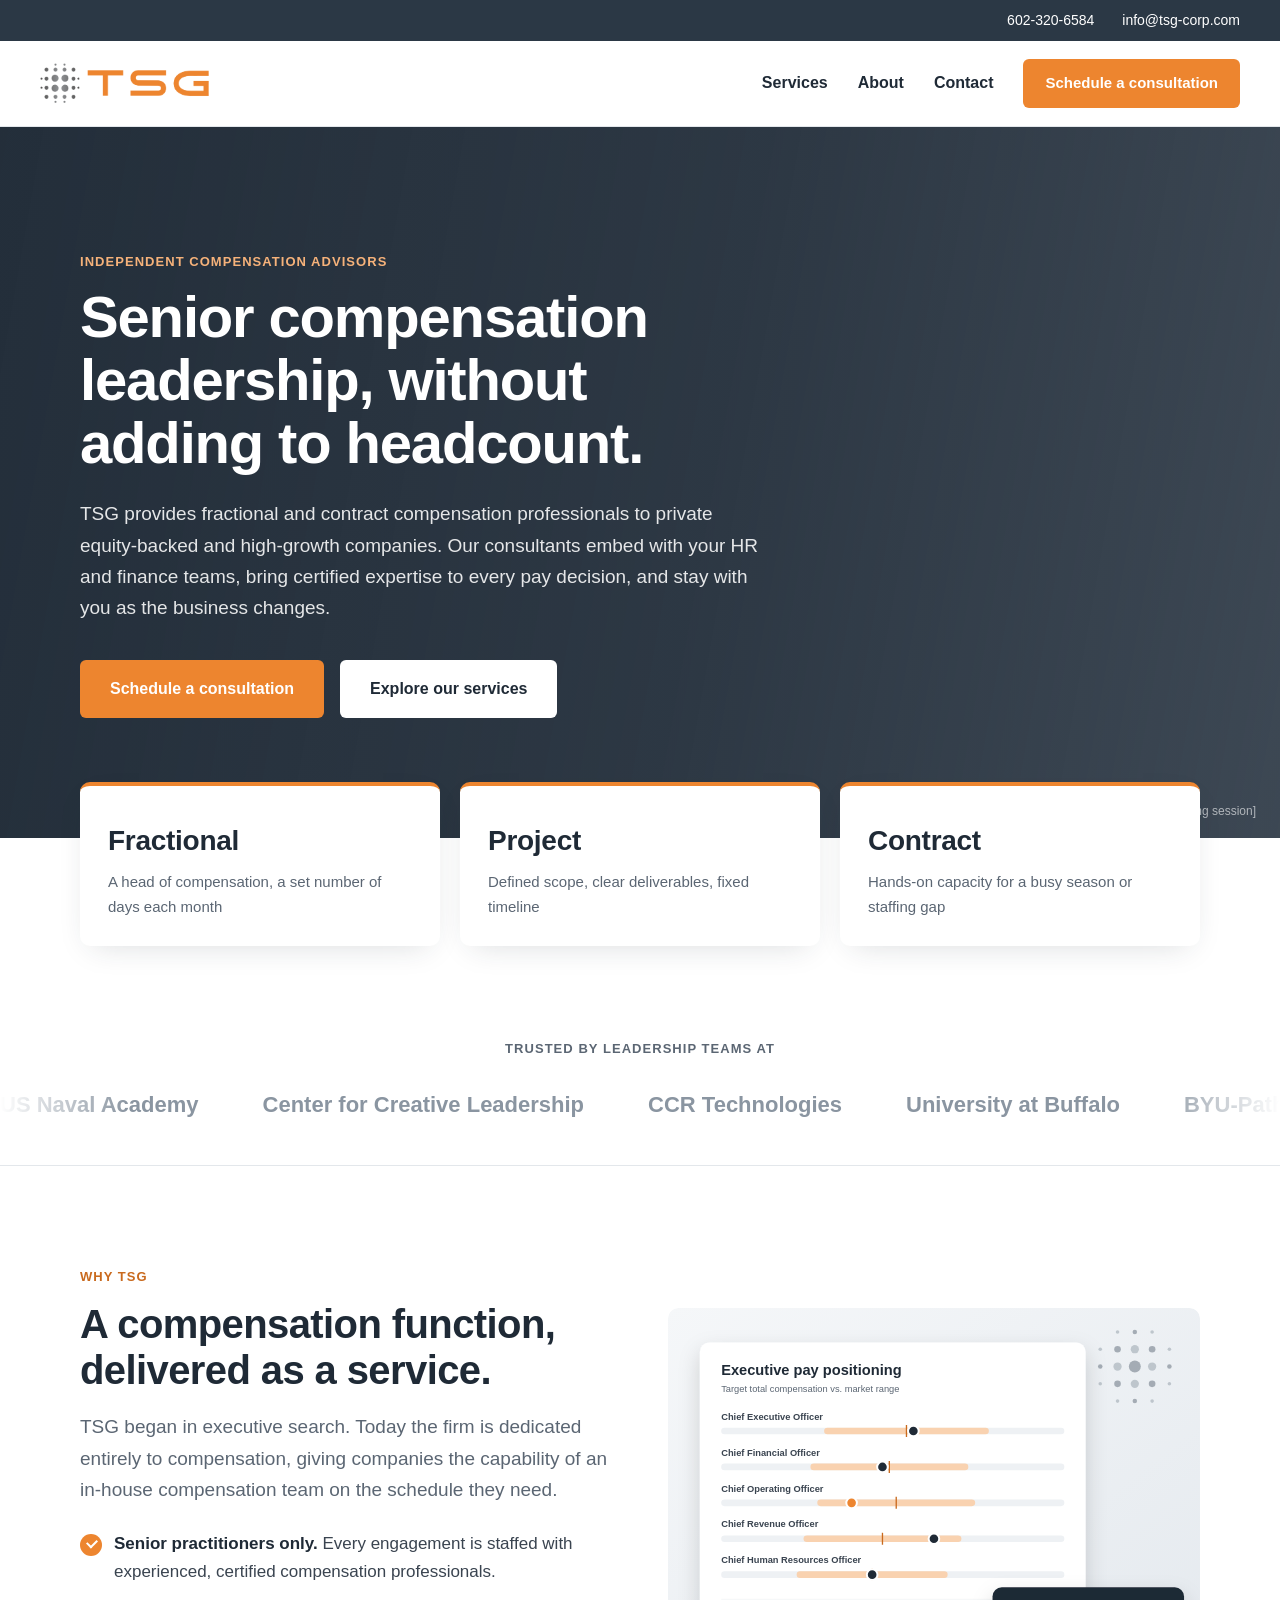
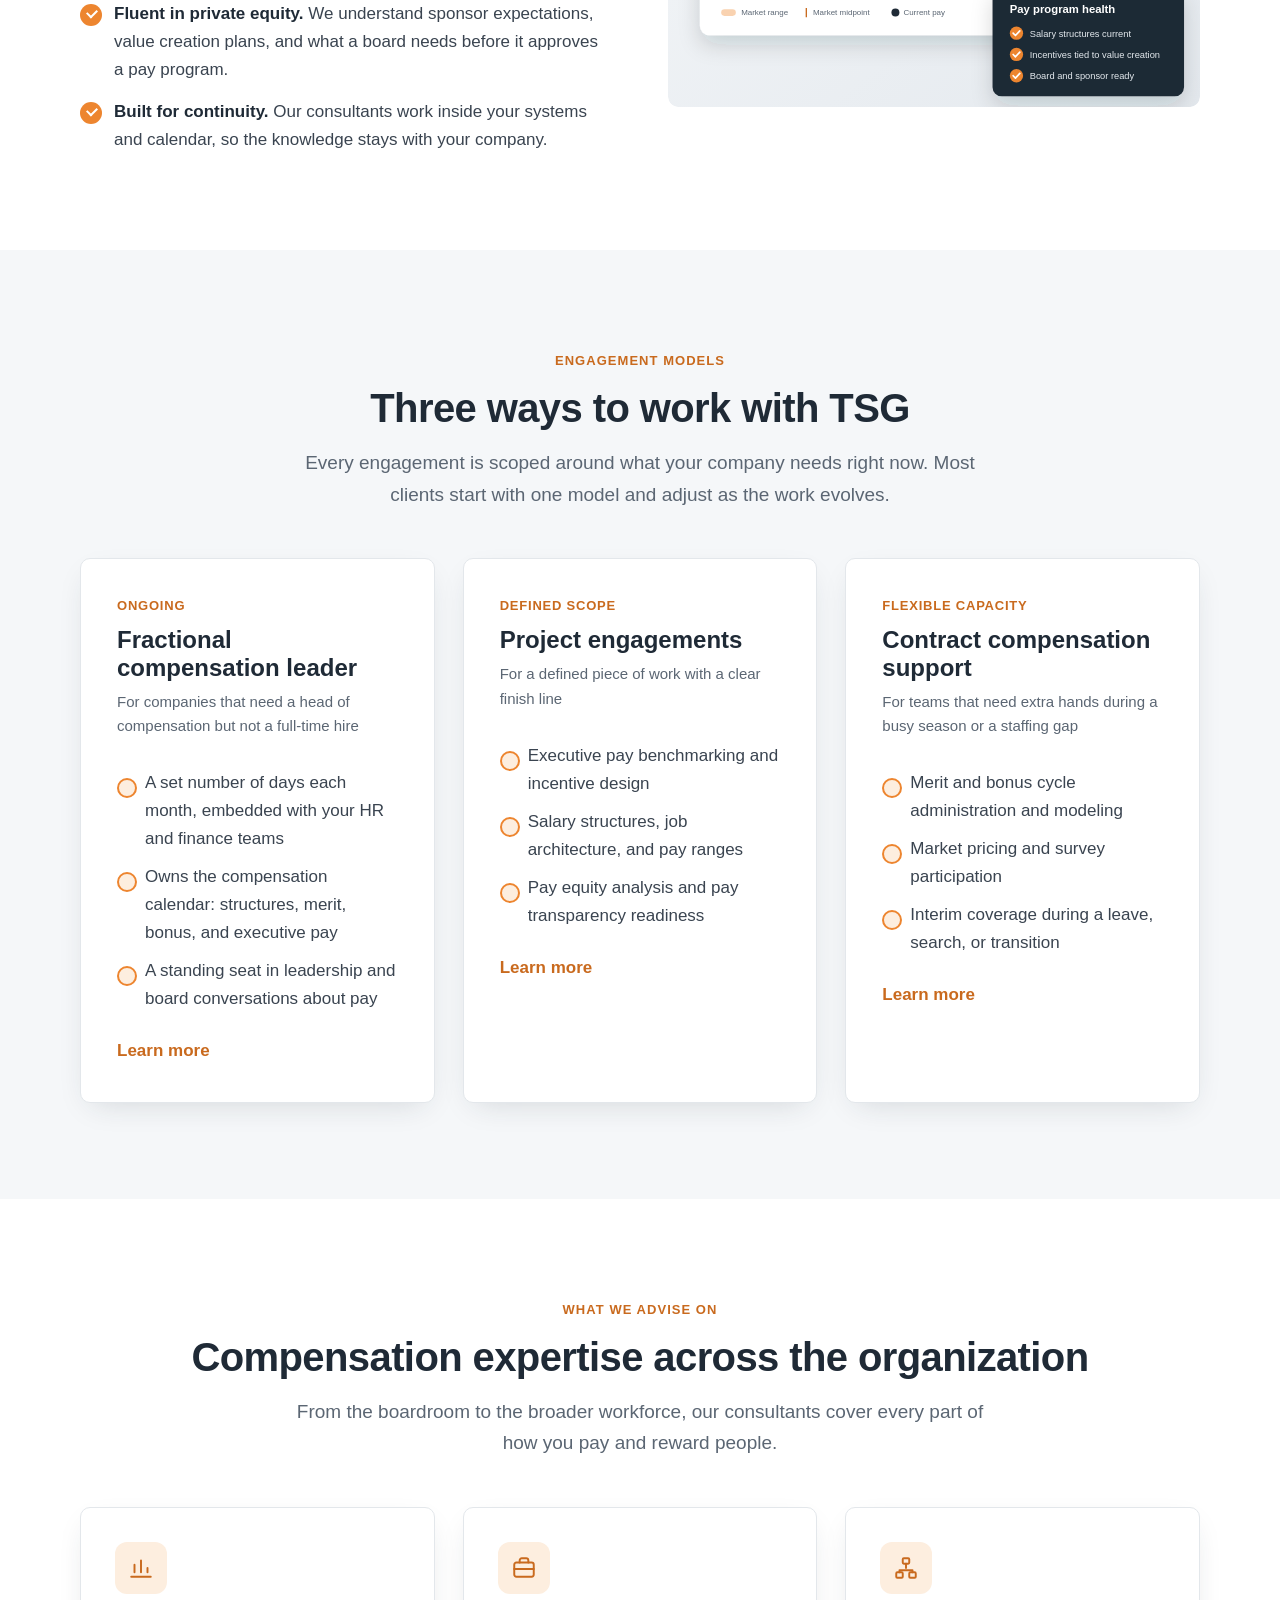
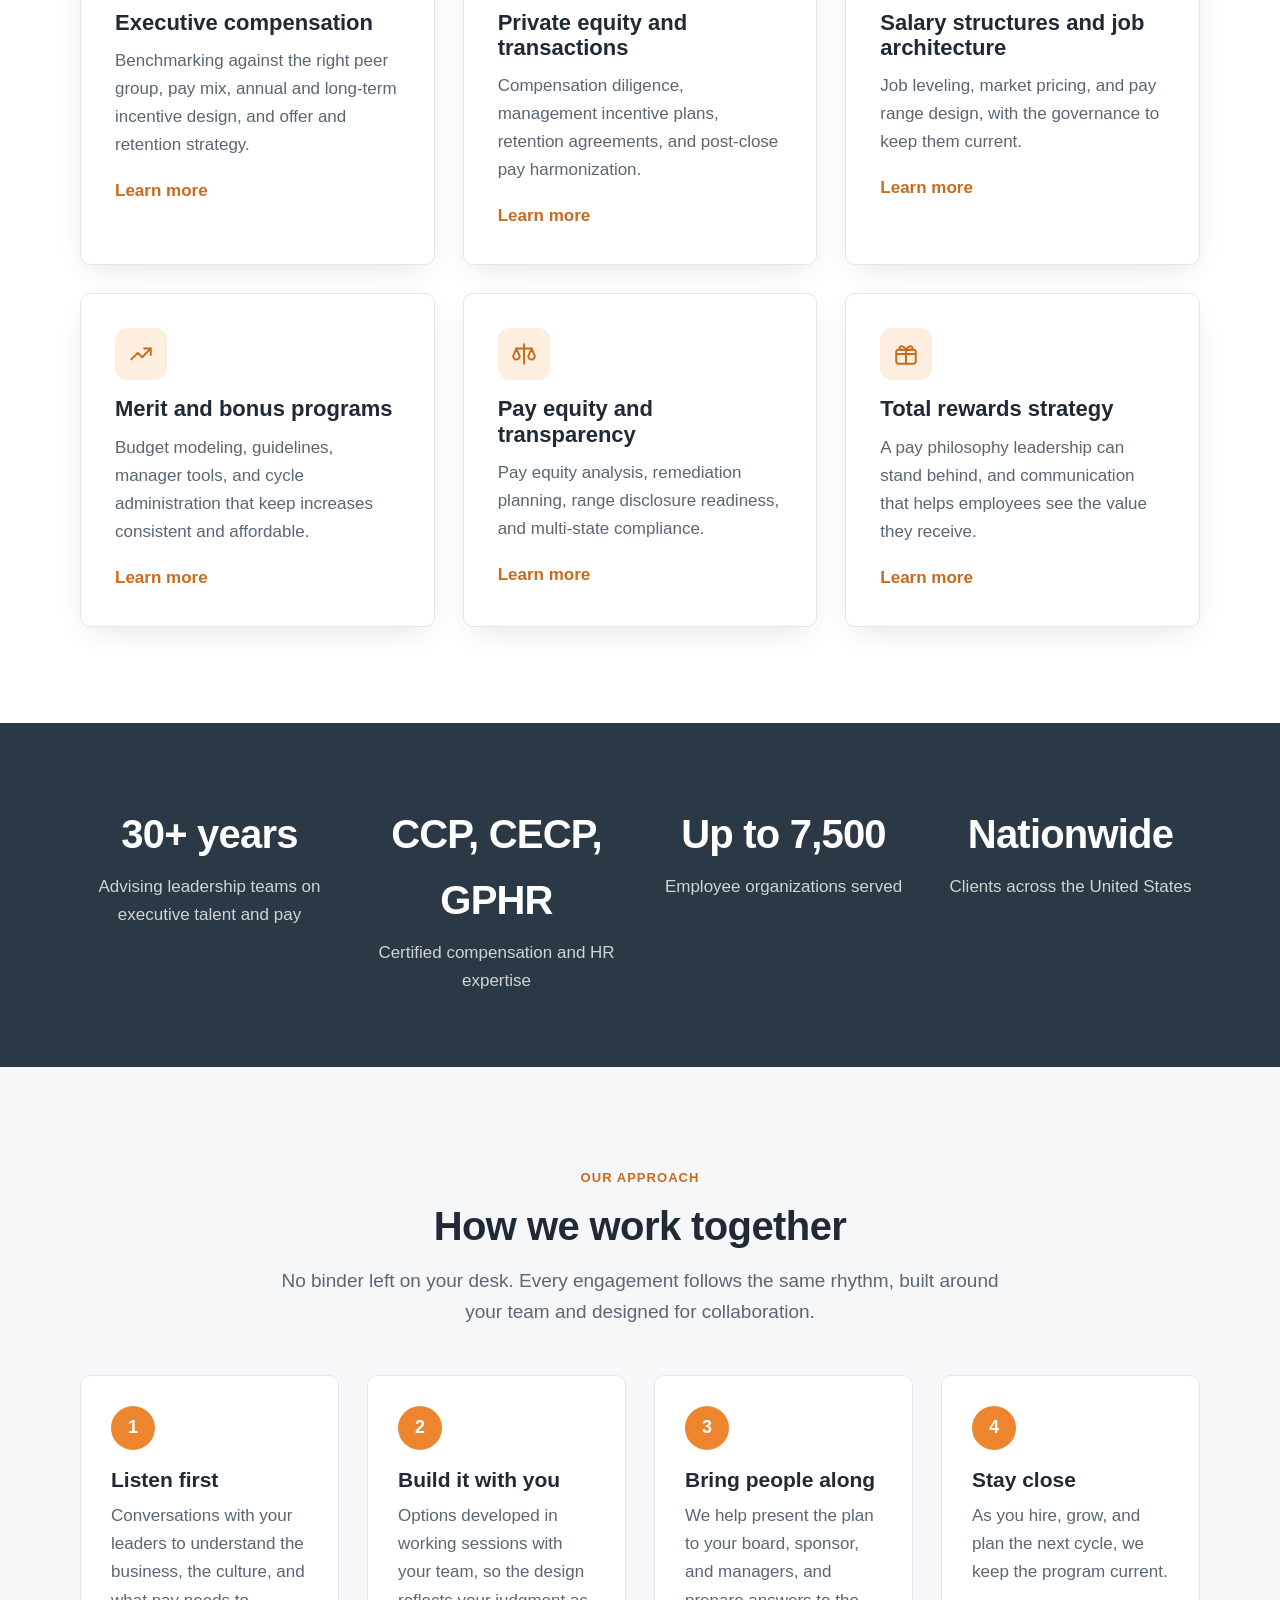
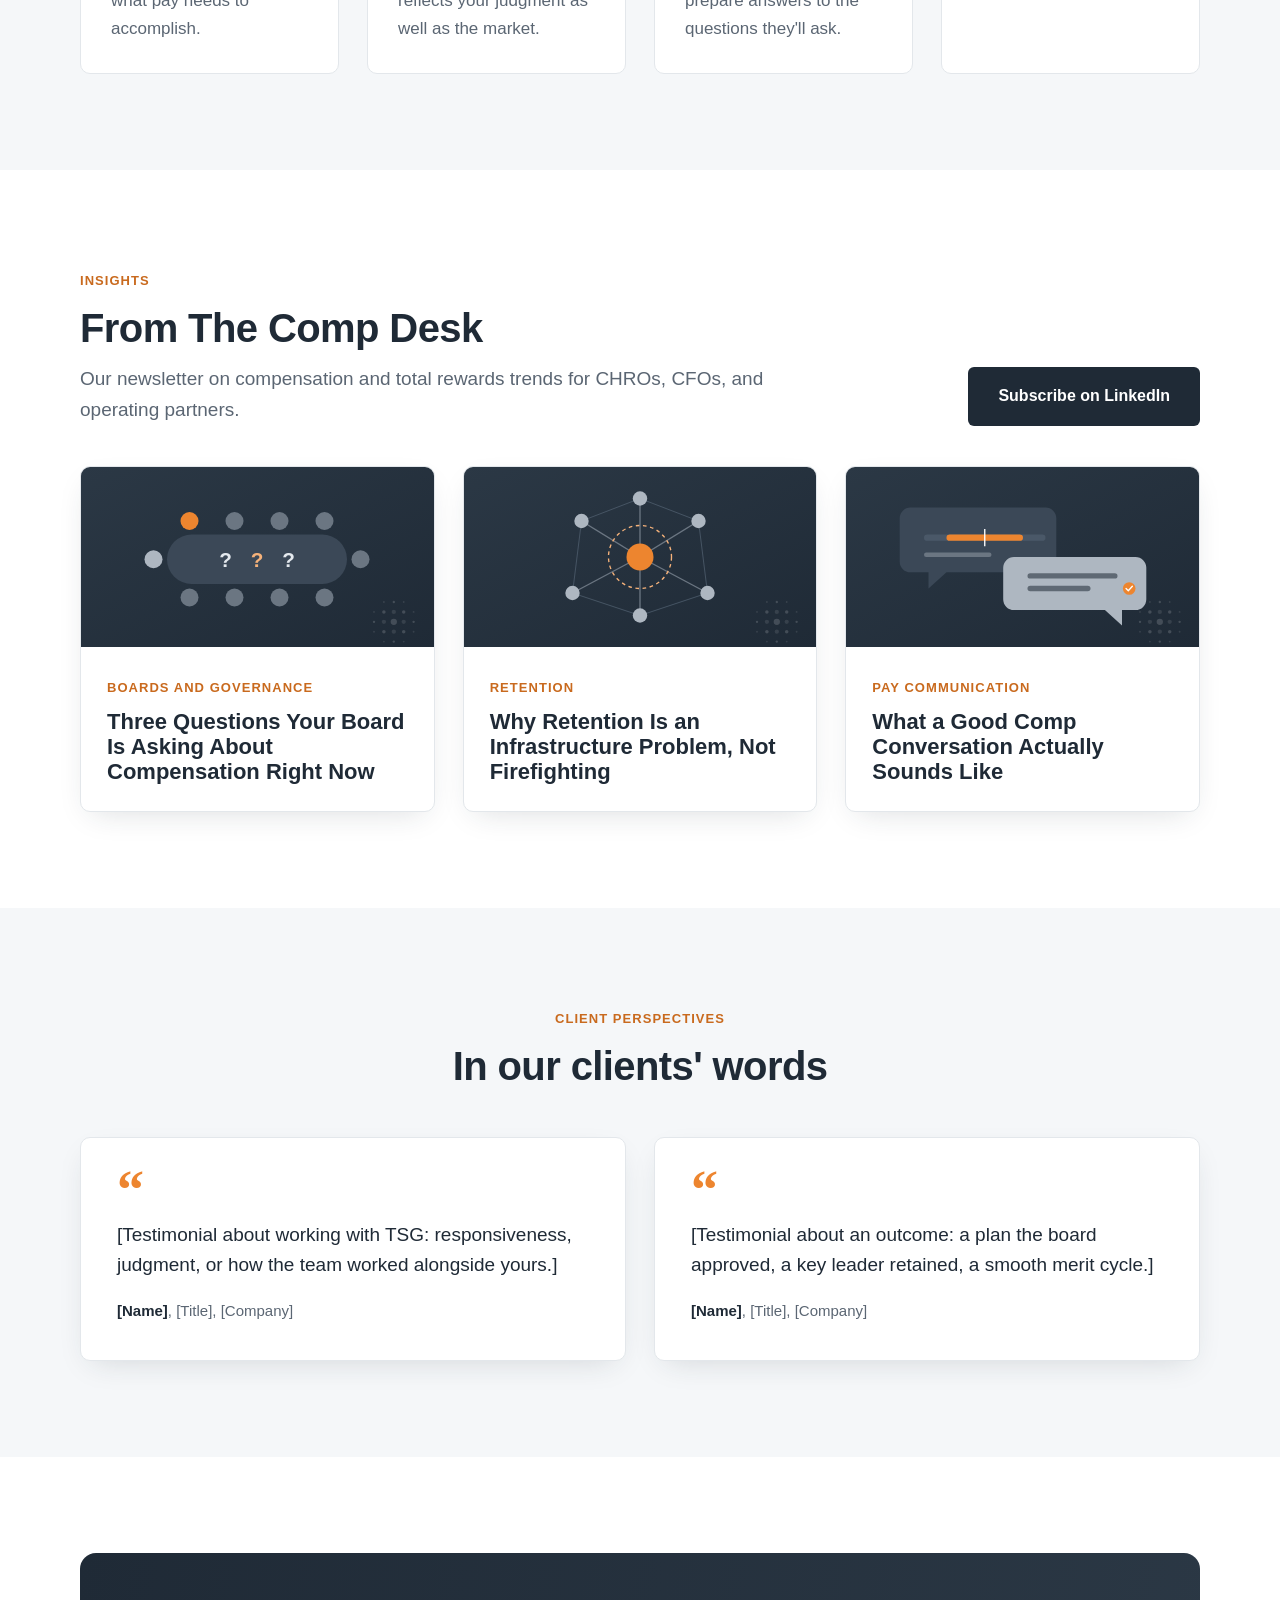
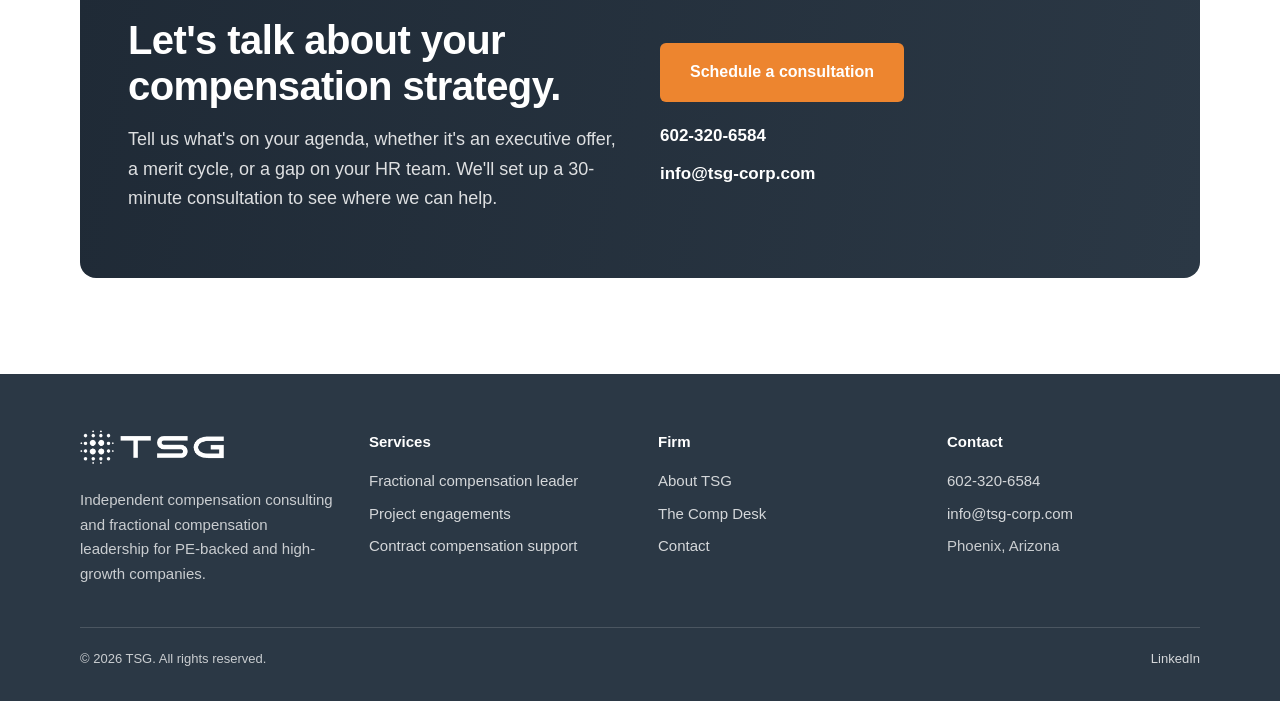
==== commit b0624b7f: "Add files via upload" ====
--- a/index.html
+++ b/index.html
@@ -117,7 +117,7 @@
   <div><p class="k">30+ years</p><p>Advising leadership teams on executive talent and pay</p></div>
   <div><p class="k">CCP, CECP, GPHR</p><p>Certified compensation and HR expertise</p></div>
   <div><p class="k">Up to 7,500</p><p>Employee organizations served</p></div>
-  <div><p class="k">[20+]</p><p>Client organizations</p></div>
+  <div><p class="k">Nationwide</p><p>Clients across the United States</p></div>
 </div></section>
 
 <section class="section alt"><div class="wrap">
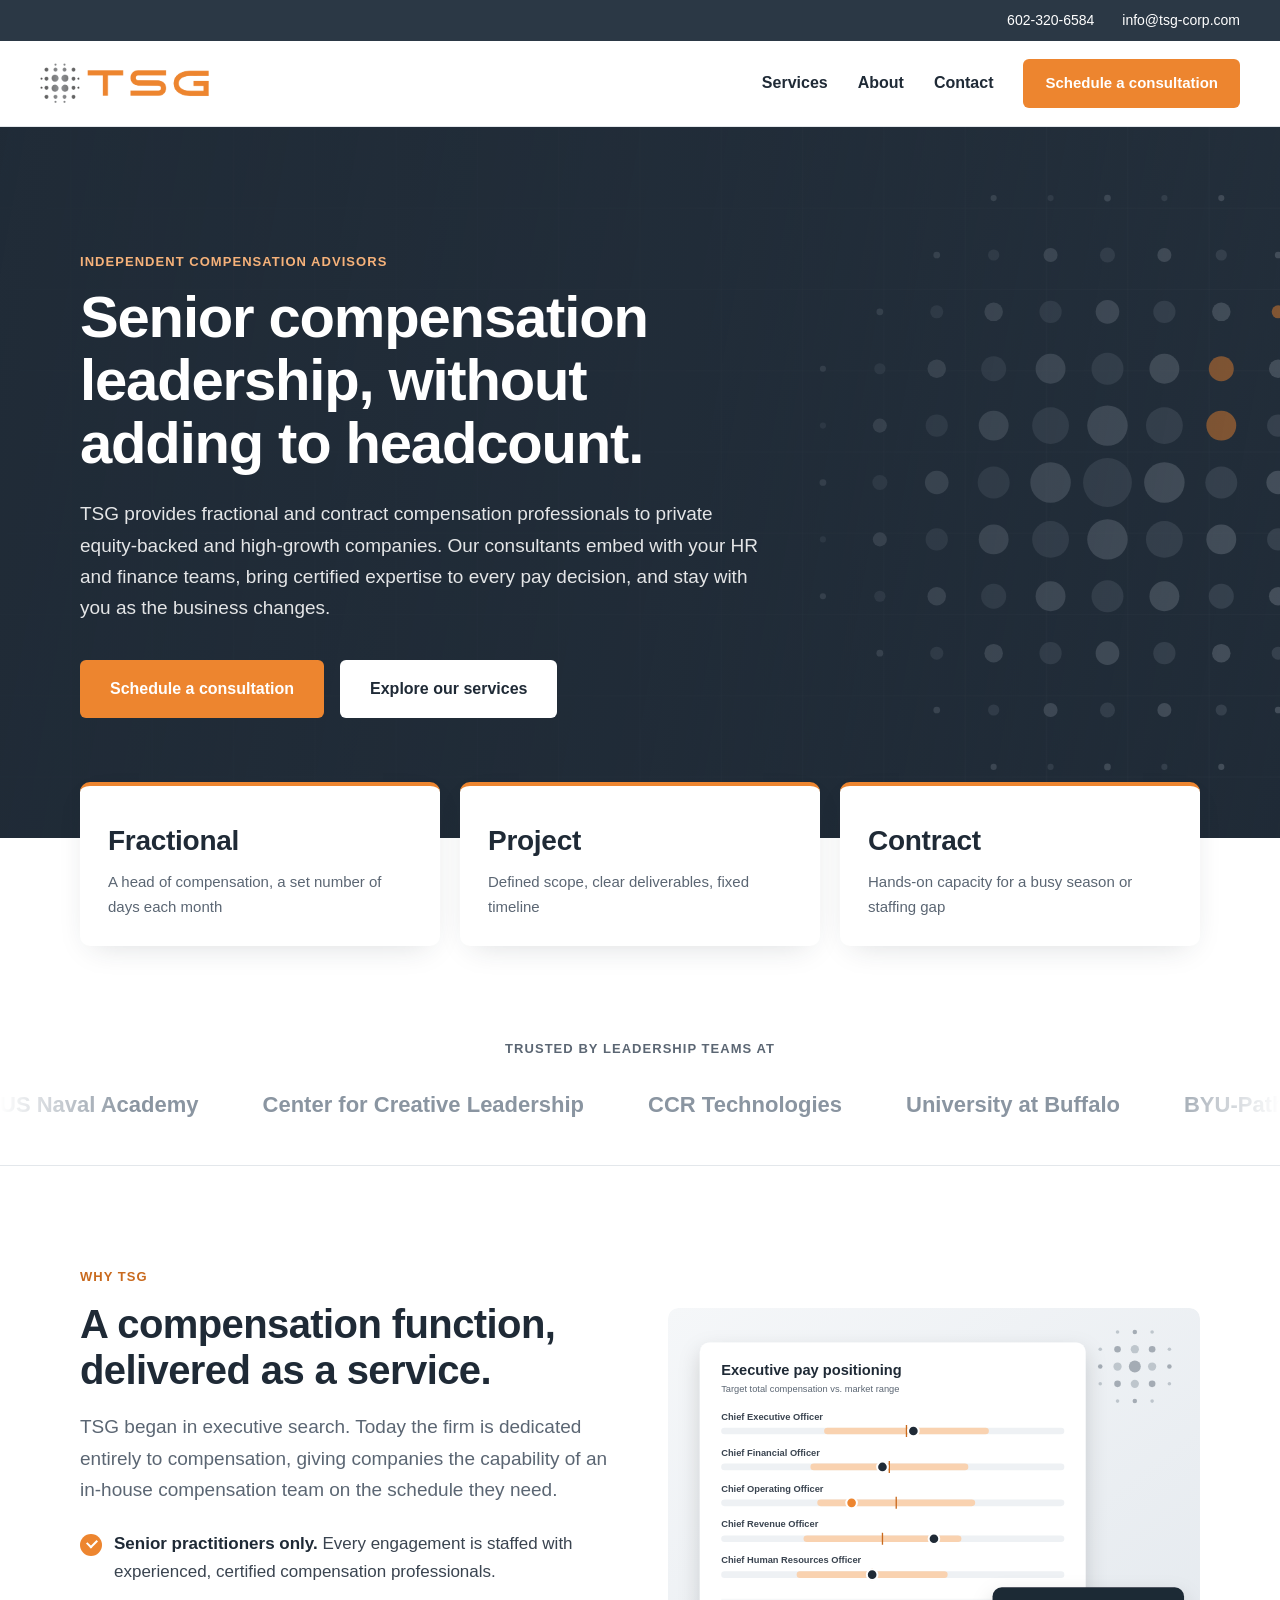
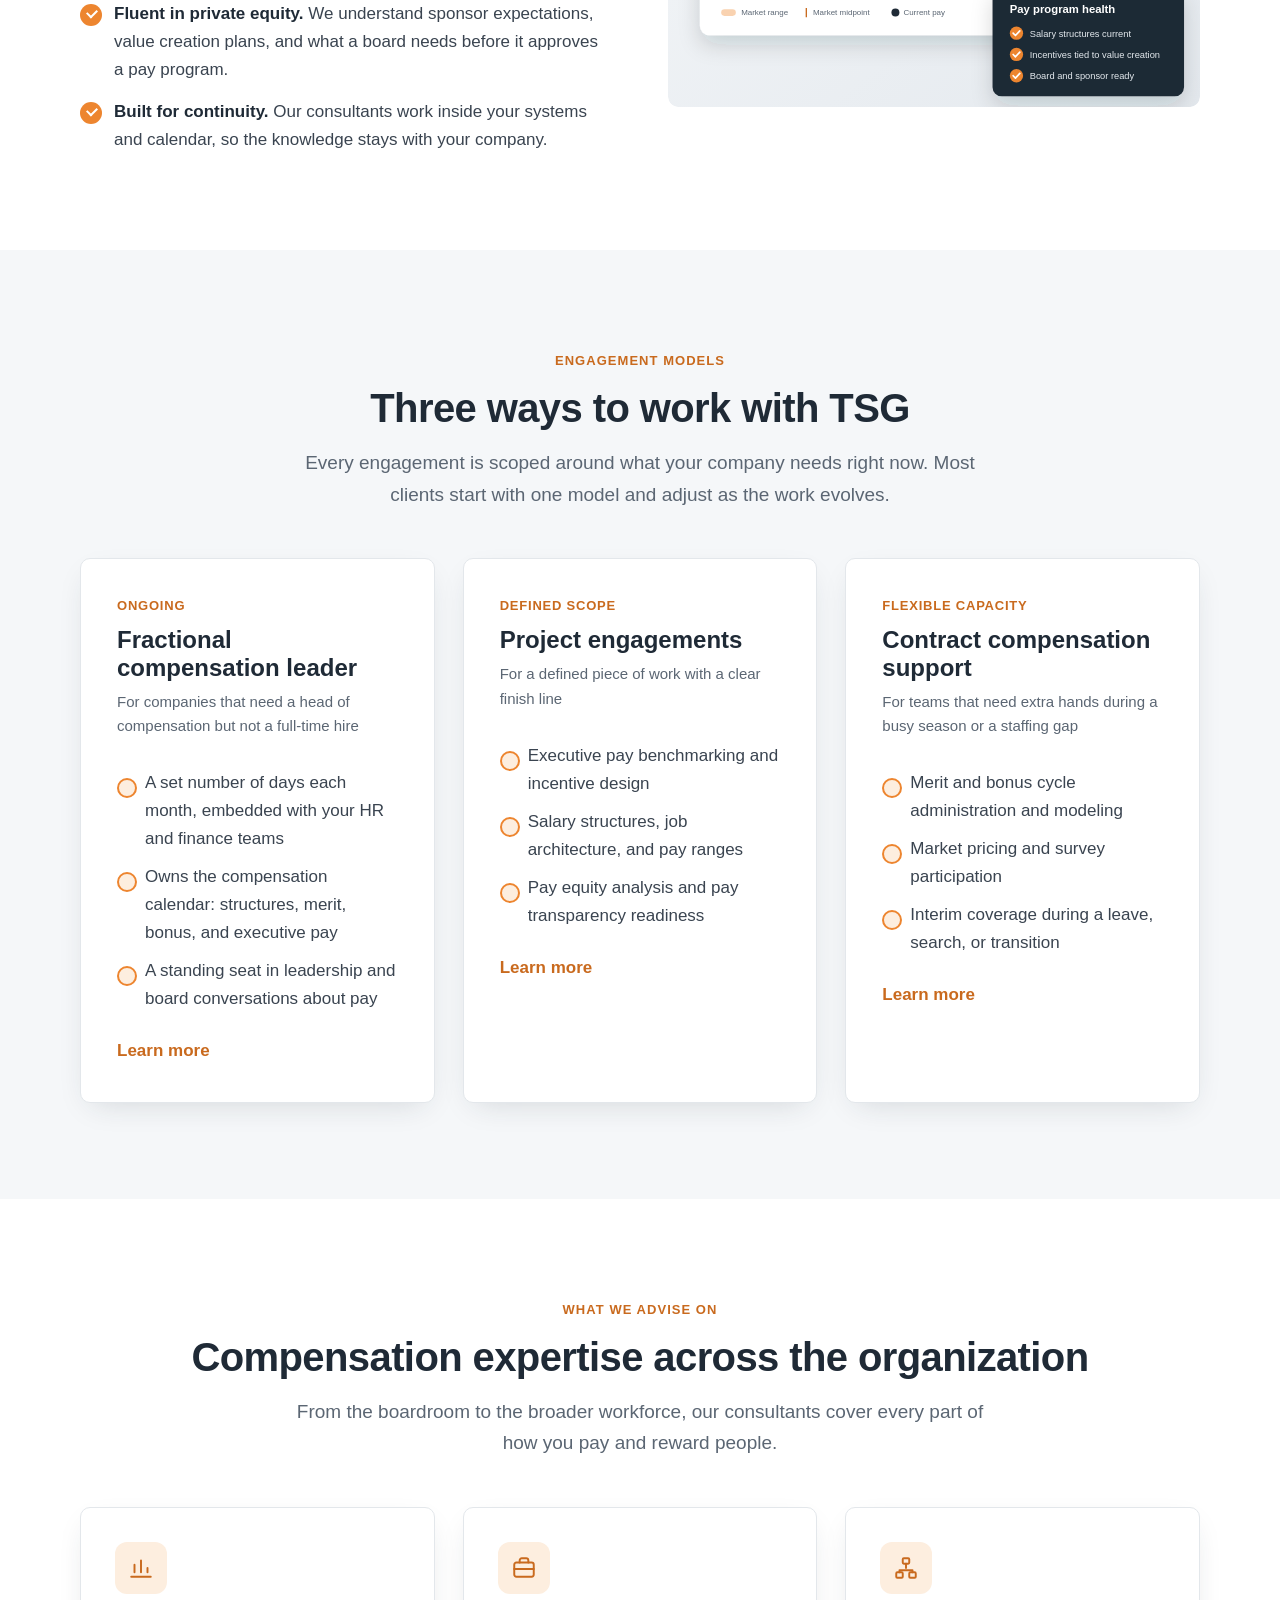
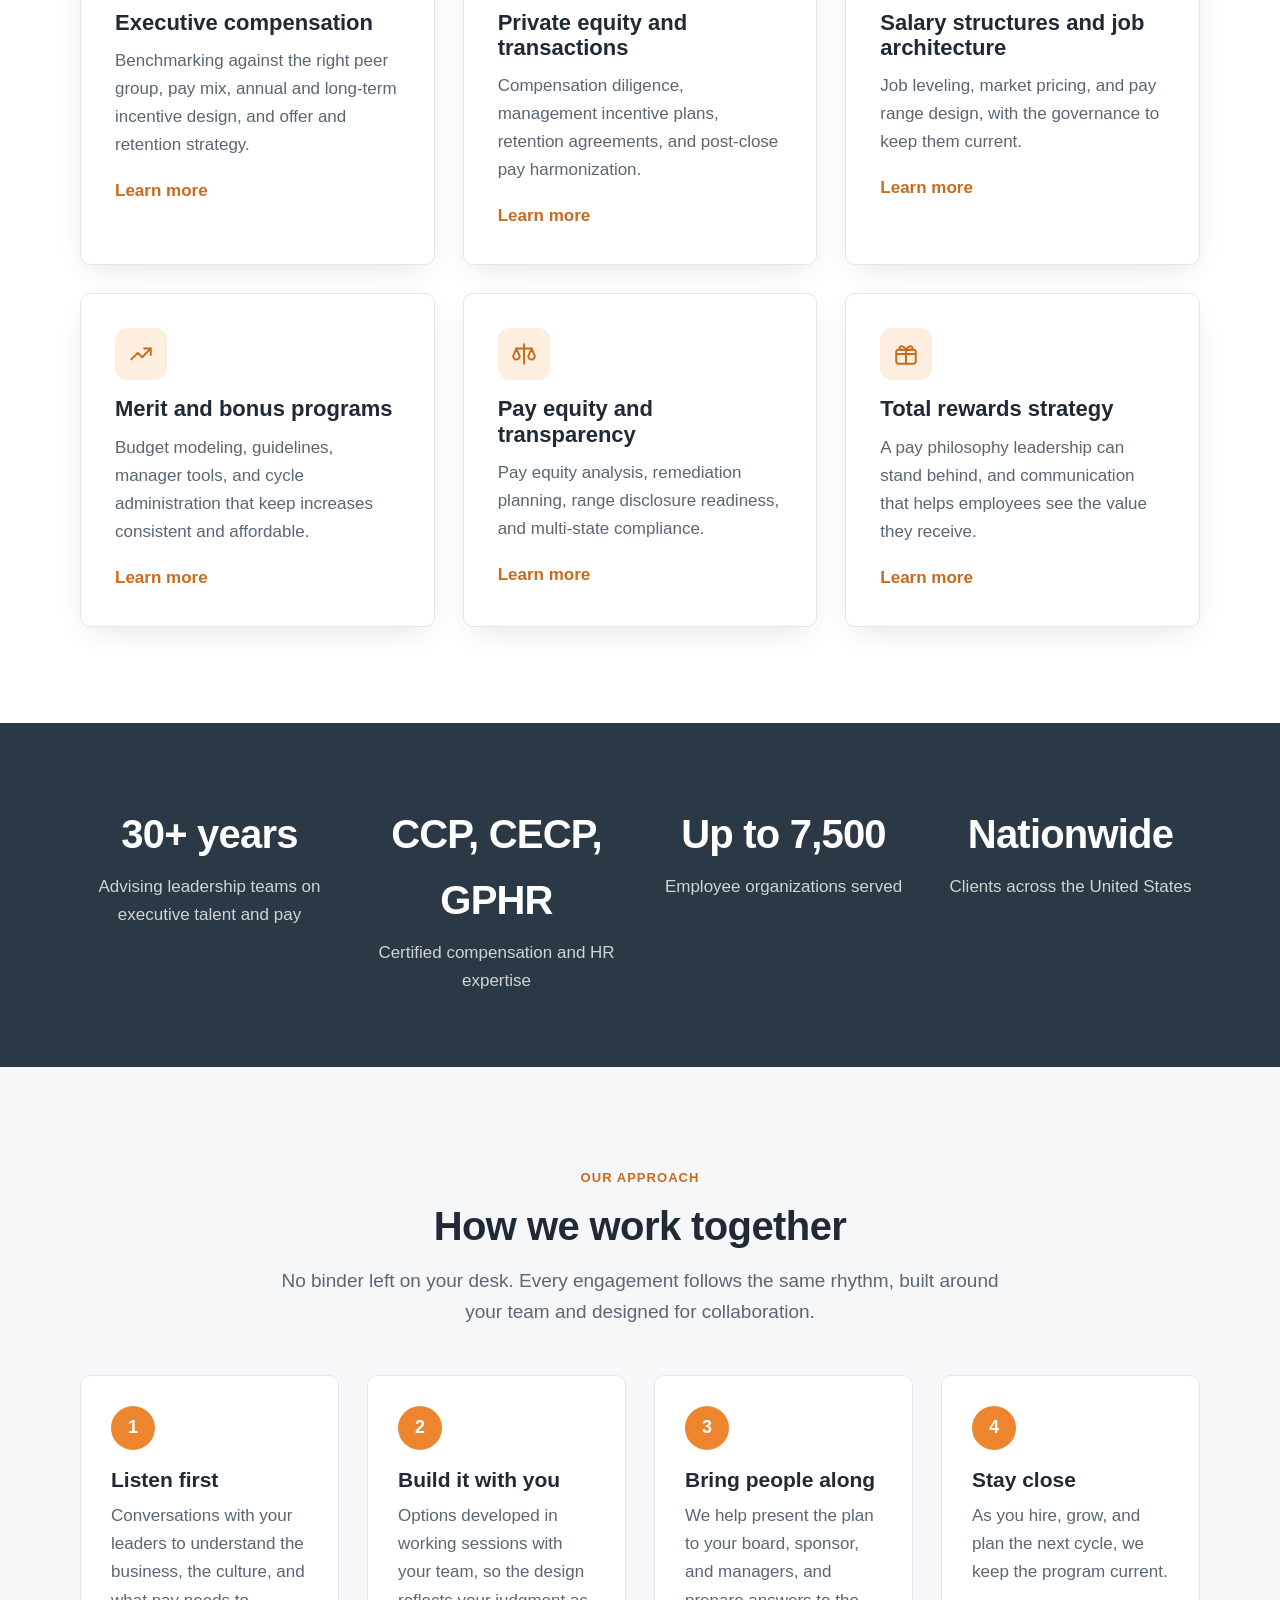
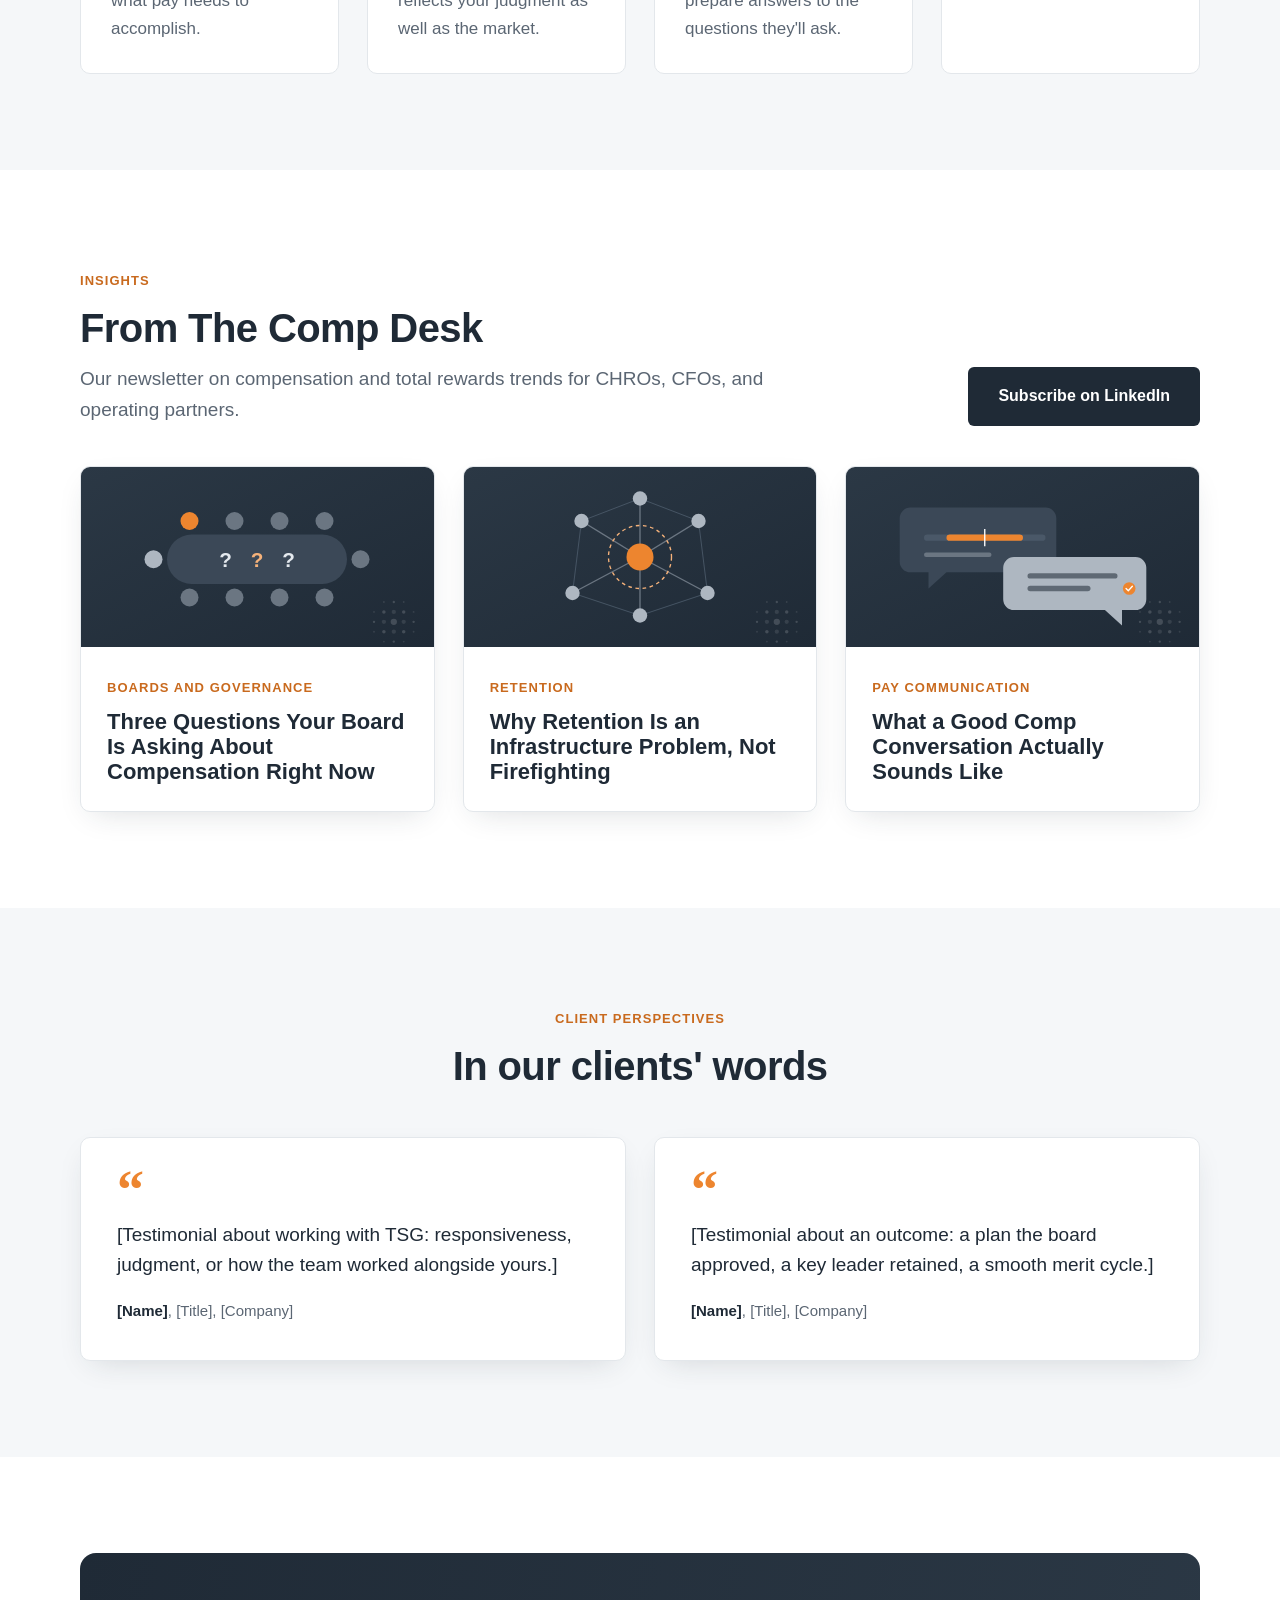
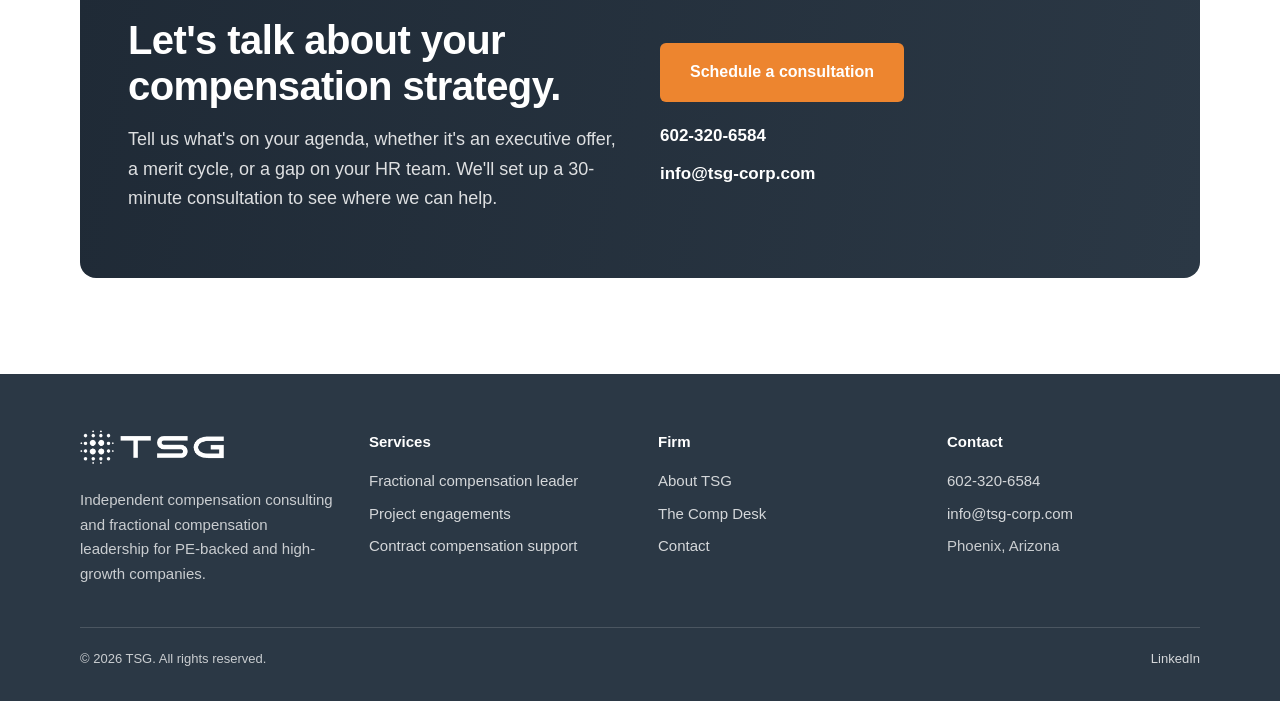
==== commit 50401f75: "Add files via upload" ====
--- a/index.html
+++ b/index.html
@@ -25,15 +25,13 @@
   </nav>
 </header>
 <main>
-<section class="hero" style="--hero-img:#55606C">
-  <!-- HERO PHOTO: replace #55606C above with url('assets/hero.jpg') -->
+<section class="hero">
   <div class="wrap"><div class="hero-inner">
     <span class="eyebrow" style="color:#F6B27A">Independent compensation advisors</span>
     <h1>Senior compensation leadership, without adding to headcount.</h1>
     <p class="lead" style="margin-top:24px">TSG provides fractional and contract compensation professionals to private equity-backed and high-growth companies. Our consultants embed with your HR and finance teams, bring certified expertise to every pay decision, and stay with you as the business changes.</p>
     <div class="actions"><a class="btn" href="contact.html">Schedule a consultation</a><a class="btn btn-light" href="services.html">Explore our services</a></div>
   </div></div>
-  <span class="hero-note">[Hero photo: client working session]</span>
 </section>
 
 <section class="section" style="padding-top:0;padding-bottom:56px"><div class="wrap">
@@ -133,7 +131,7 @@
 <section class="section"><div class="wrap">
   <div style="display:flex;justify-content:space-between;align-items:flex-end;flex-wrap:wrap;gap:20px">
     <div><span class="eyebrow">Insights</span><h2>From The Comp Desk</h2><p class="lead" style="margin-top:12px">Our newsletter on compensation and total rewards trends for CHROs, CFOs, and operating partners.</p></div>
-    <a class="btn btn-dark" href="https://www.linkedin.com/in/stuartreeves/" target="_blank" rel="noopener">Subscribe on LinkedIn</a>
+    <a class="btn btn-dark" href="https://www.linkedin.com/newsletters/the-comp-desk-7450591315253411840/" target="_blank" rel="noopener">Subscribe on LinkedIn</a>
   </div>
   <div class="grid grid-3" style="margin-top:40px">
     <a class="card" href="https://www.linkedin.com/pulse/three-questions-your-board-asking-compensation-right-now-reeves-epitf/" target="_blank" rel="noopener" style="text-decoration:none;padding:0;overflow:hidden"><img src="comp-desk-board.svg" alt="Board seated around a table with questions" style="display:block;width:100%;height:180px;object-fit:cover"><div style="padding:26px"><span class="eyebrow" style="margin:0">Boards and governance</span><h3 style="margin-top:8px">Three Questions Your Board Is Asking About Compensation Right Now</h3></div></a>
@@ -159,7 +157,7 @@
     <div class="cols">
       <div><img src="logo.png" alt="TSG"><p style="margin-top:16px">Independent compensation consulting and fractional compensation leadership for PE-backed and high-growth companies.</p></div>
       <div><h4>Services</h4><a href="services.html">Fractional compensation leader</a><a href="services.html">Project engagements</a><a href="services.html">Contract compensation support</a></div>
-      <div><h4>Firm</h4><a href="about.html">About TSG</a><a href="https://www.linkedin.com/in/stuartreeves/" target="_blank" rel="noopener">The Comp Desk</a><a href="contact.html">Contact</a></div>
+      <div><h4>Firm</h4><a href="about.html">About TSG</a><a href="https://www.linkedin.com/newsletters/the-comp-desk-7450591315253411840/" target="_blank" rel="noopener">The Comp Desk</a><a href="contact.html">Contact</a></div>
       <div><h4>Contact</h4><a href="tel:+16023206584">602-320-6584</a><a href="mailto:info@tsg-corp.com">info@tsg-corp.com</a><p style="margin-top:8px">Phoenix, Arizona</p></div>
     </div>
     <div class="legal"><span>© 2026 TSG. All rights reserved.</span><span><a href="https://www.linkedin.com/in/stuartreeves/" target="_blank" rel="noopener" style="display:inline">LinkedIn</a></span></div>
--- a/style.css
+++ b/style.css
@@ -45,7 +45,7 @@
 .nav-links a{text-decoration:none}
 .nav-links a[aria-current]{color:var(--accent-dark)}
 /* hero */
-.hero{position:relative;color:#fff;background:linear-gradient(100deg,rgba(31,42,54,.92) 0%,rgba(31,42,54,.75) 55%,rgba(31,42,54,.45) 100%),var(--hero-img,#55606C);background-size:cover;background-position:center;padding:120px 0}
+.hero{position:relative;color:#fff;background:linear-gradient(100deg,rgba(31,42,54,.92) 0%,rgba(31,42,54,.75) 55%,rgba(31,42,54,.45) 100%),var(--hero-img,url('hero-bg.svg'));background-size:cover;background-position:center;padding:120px 0}
 .hero h1{color:#fff}
 .hero .lead{color:rgba(255,255,255,.88)}
 .hero-inner{max-width:680px}
@@ -55,7 +55,7 @@
 .hero-card .k{font-size:28px;font-weight:800;color:var(--ink);letter-spacing:-0.01em}
 .hero-card p{margin-top:6px;font-size:15px;color:var(--muted)}
 /* page hero (interior) */
-.page-hero{background:linear-gradient(100deg,rgba(31,42,54,.92),rgba(31,42,54,.7)),var(--hero-img,#55606C);background-size:cover;background-position:center;color:#fff;padding:88px 0}
+.page-hero{background:linear-gradient(100deg,rgba(31,42,54,.92),rgba(31,42,54,.7)),var(--hero-img,url('hero-bg.svg'));background-size:cover;background-position:center;color:#fff;padding:88px 0}
 .page-hero h1{color:#fff}.page-hero .lead{color:rgba(255,255,255,.88);margin-top:18px}
 /* cards */
 .card{background:#fff;border-radius:var(--radius);padding:34px;box-shadow:var(--shadow);border:1px solid var(--line)}
